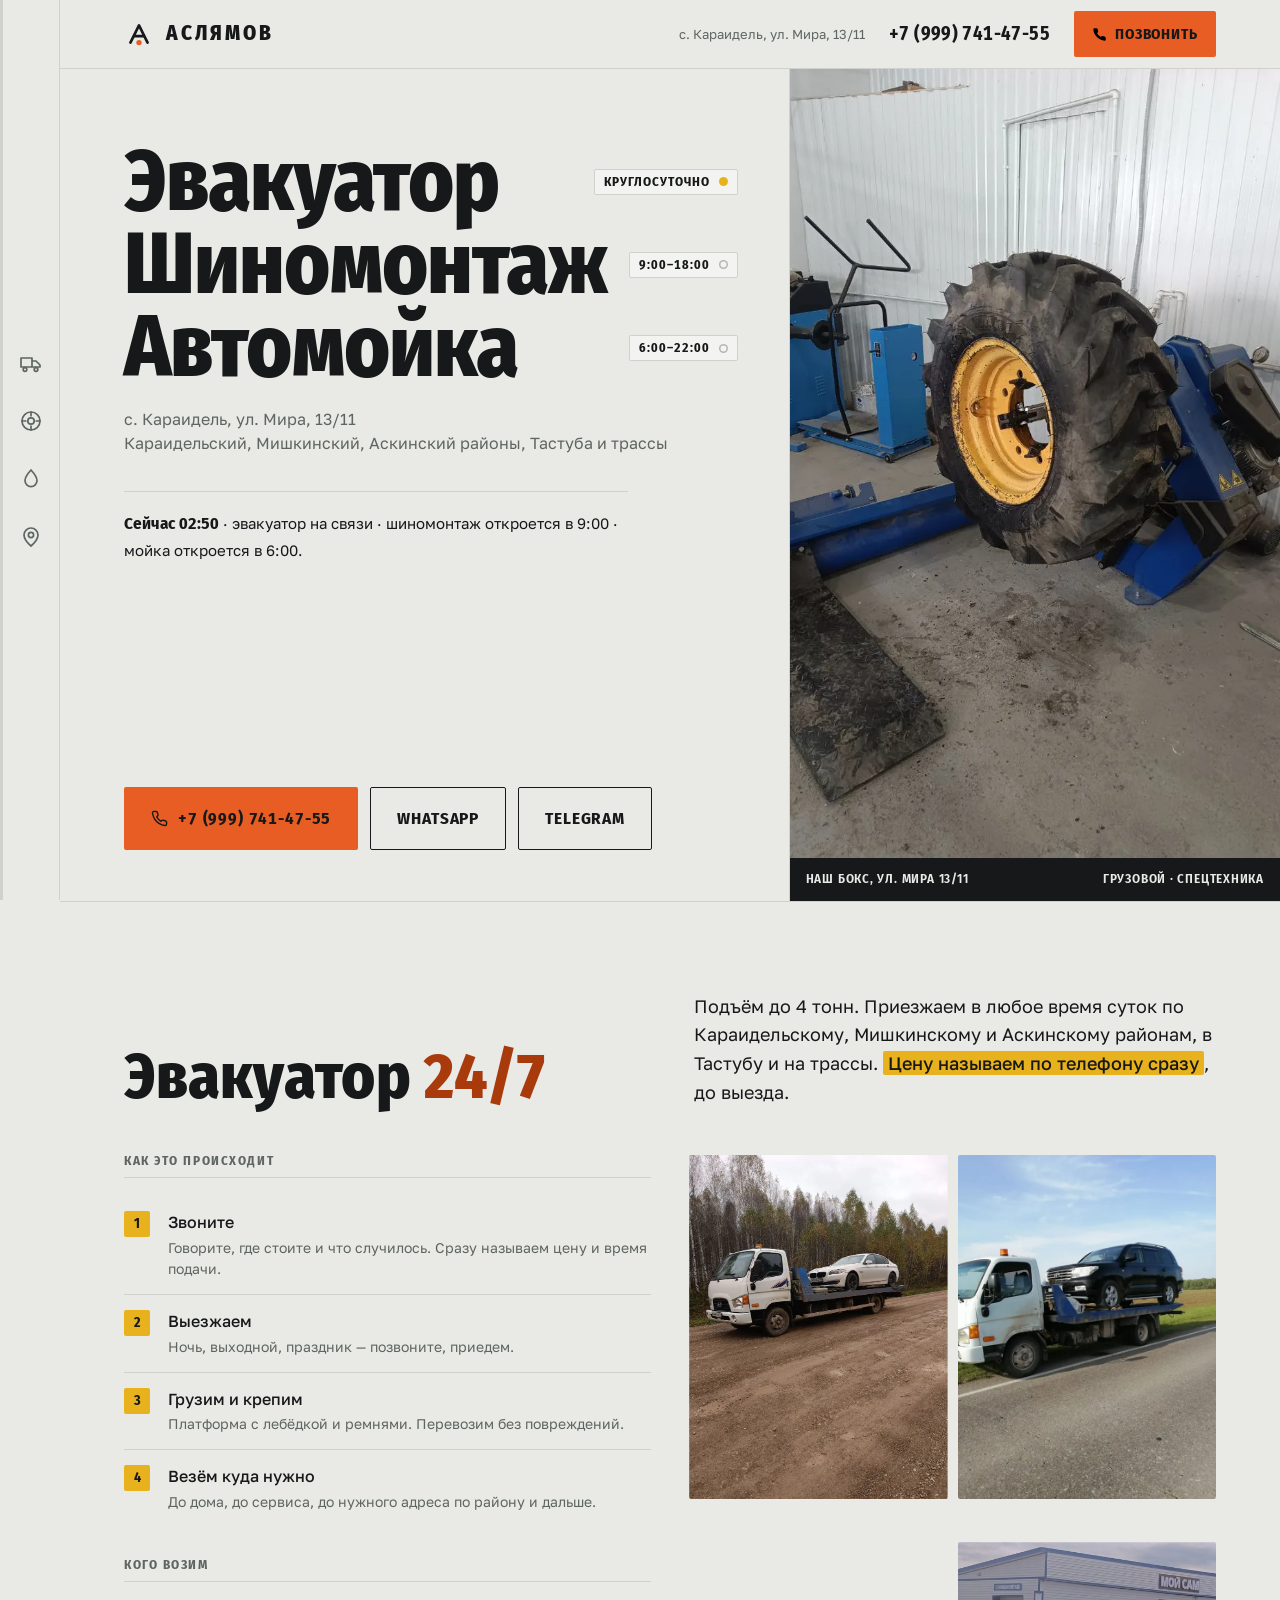
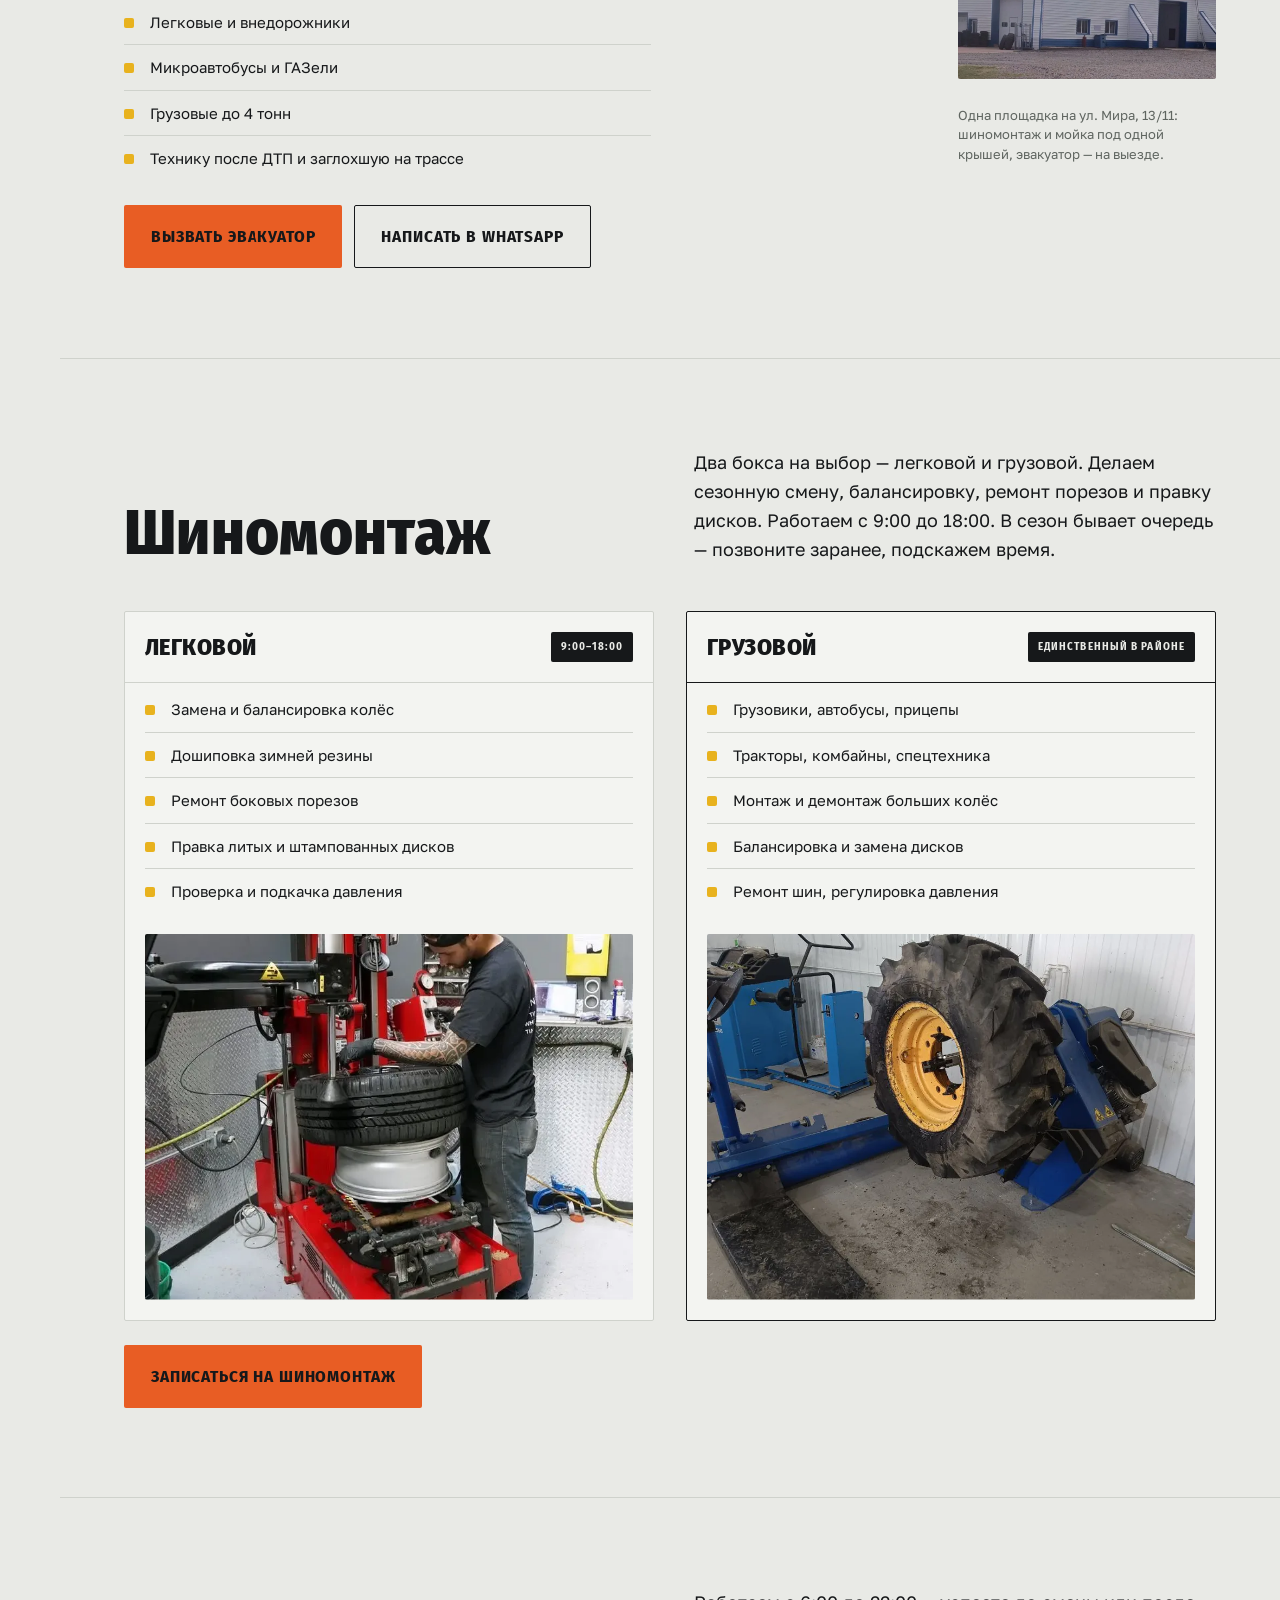
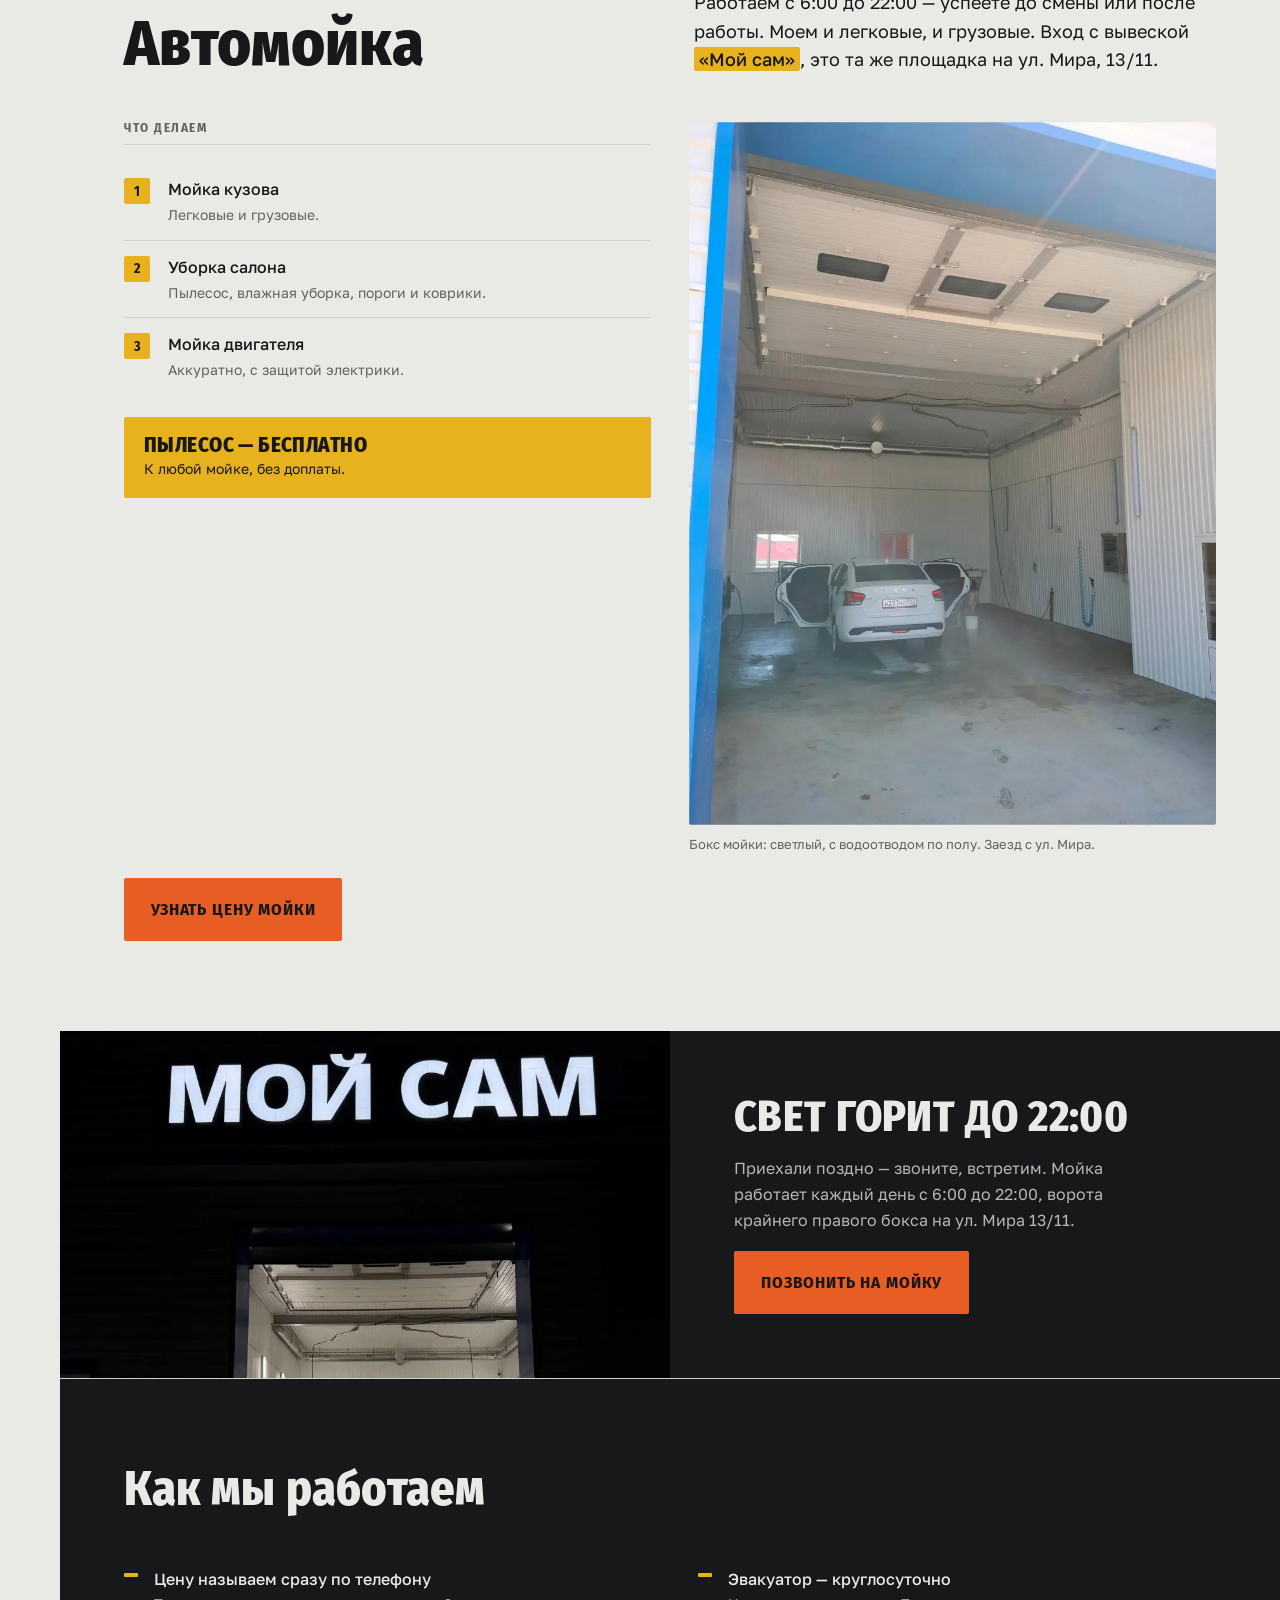
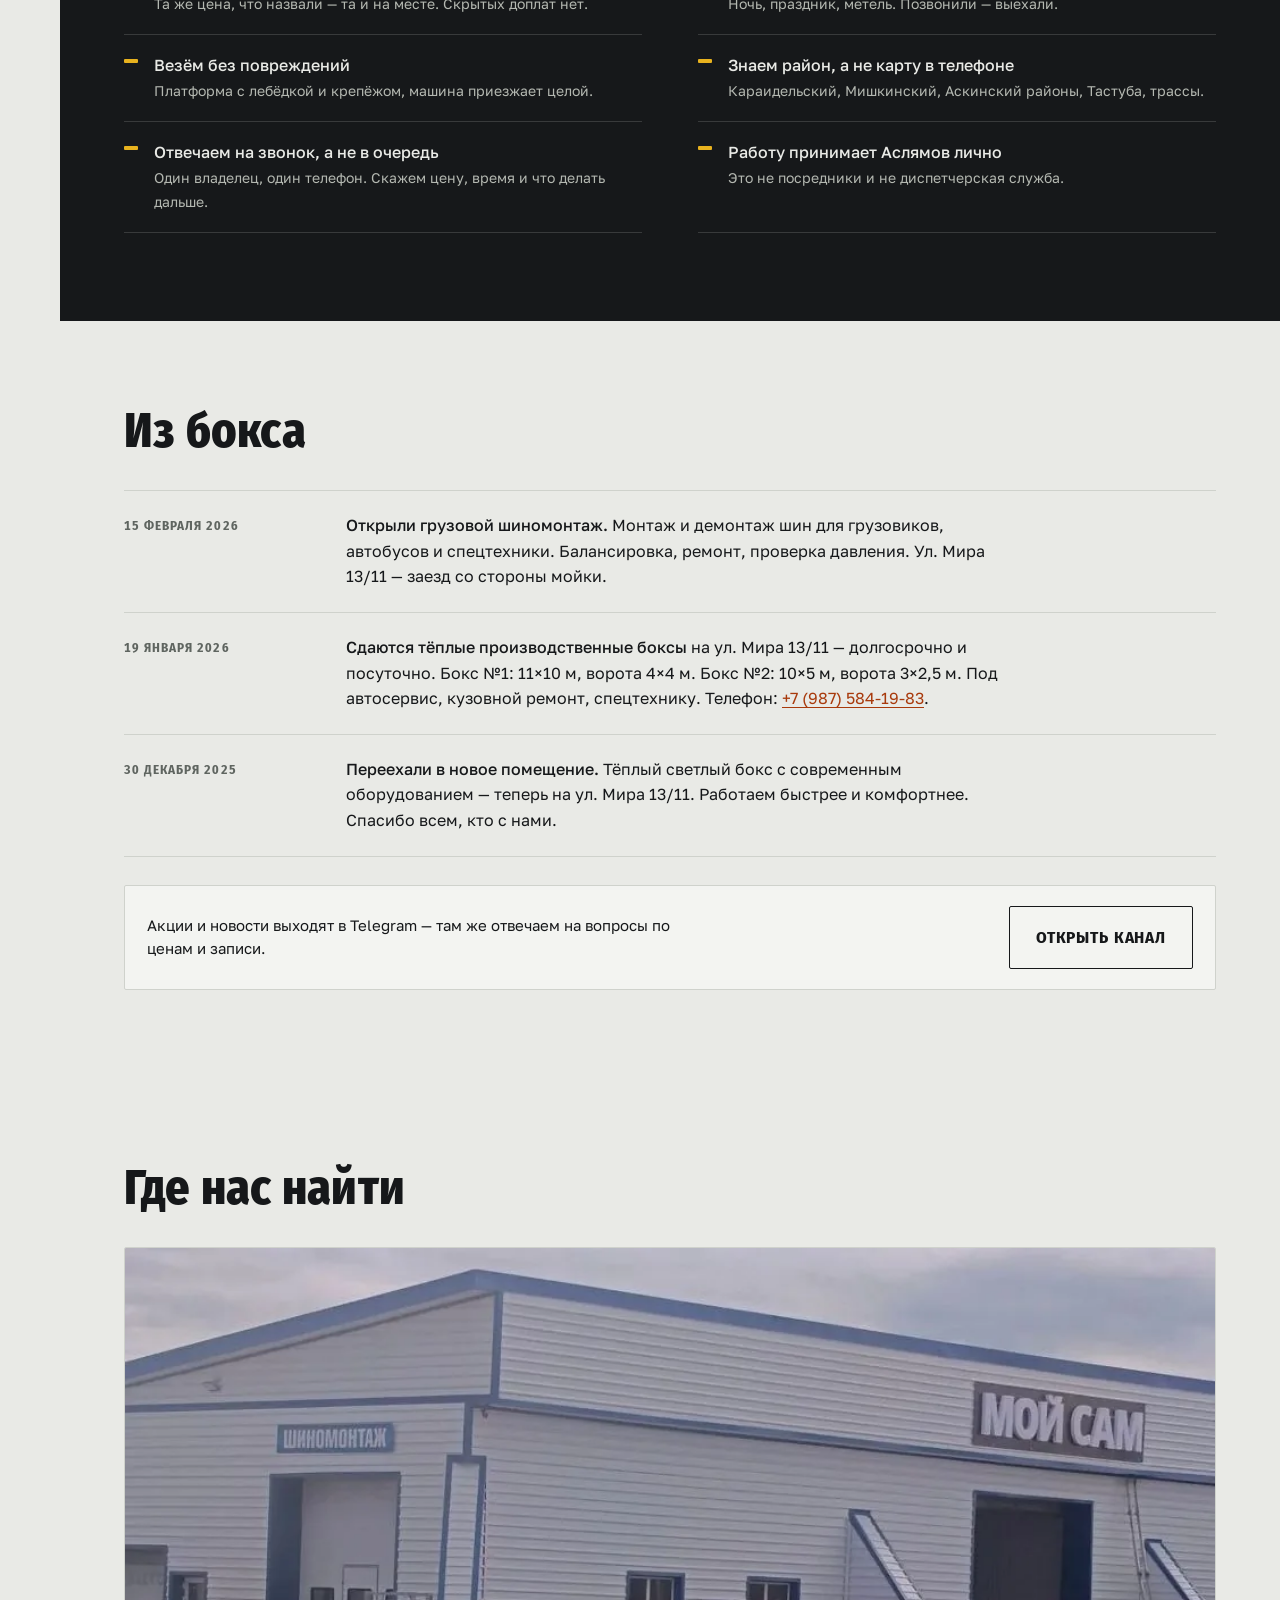
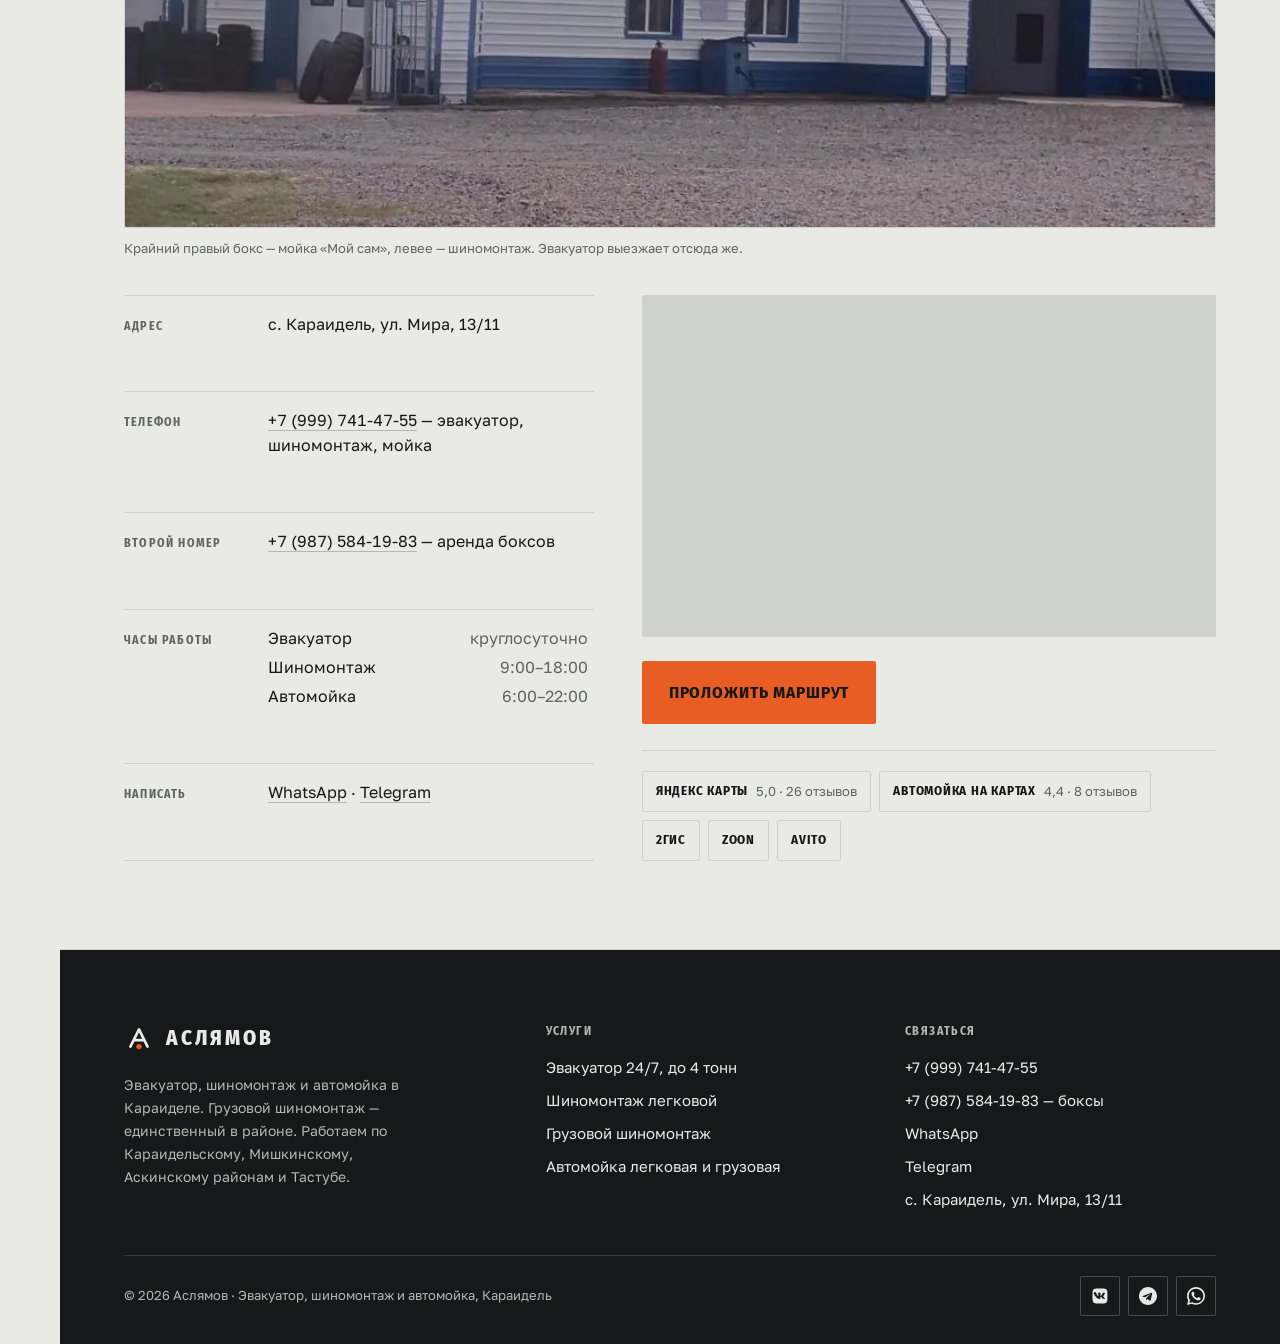
==== index.html @ 3b1a9eab "Превью ссылки 1200x630 для WhatsApp и Telegram вместо webp" ====
<!DOCTYPE html>
<html lang="ru">
<head>
<meta charset="UTF-8" />
<meta name="viewport" content="width=device-width, initial-scale=1.0" />
<script>document.documentElement.className += ' js';</script>

<title>Эвакуатор, шиномонтаж и автомойка в Караиделе — Аслямов</title>
<meta name="description" content="Аслямов, Караидель: эвакуатор круглосуточно до 4 тонн, шиномонтаж легковой и грузовой, автомойка с 6:00 до 22:00. Ул. Мира, 13/11. Грузовой шиномонтаж — единственный в районе." />
<meta name="robots" content="index, follow" />
<meta name="theme-color" content="#E9EAE6" />

<meta property="og:type" content="website" />
<meta property="og:locale" content="ru_RU" />
<meta property="og:url" content="https://evakuator.aslyamov24.ru/" />
<meta property="og:title" content="Эвакуатор, шиномонтаж и автомойка в Караиделе — Аслямов" />
<meta property="og:description" content="Три службы в одном месте на ул. Мира, 13/11. Эвакуатор круглосуточно, шиномонтаж легковой и грузовой, автомойка до 22:00." />
<meta property="og:image" content="https://evakuator.aslyamov24.ru/img/og.jpg" />
<meta property="og:image:width" content="1200" />
<meta property="og:image:height" content="630" />

<link rel="icon" href="favicon.svg" type="image/svg+xml" />
<link rel="apple-touch-icon" sizes="180x180" href="apple-touch-icon.png" />

<link rel="preload" as="font" type="font/woff2" href="fonts/fira-sans-condensed-800-cyrillic.woff2" crossorigin />
<link rel="preload" as="font" type="font/woff2" href="fonts/golos-text-400-cyrillic.woff2" crossorigin />
<link rel="stylesheet" href="fonts/fonts.css" />

<style>
*, *::before, *::after { box-sizing: border-box; margin: 0; padding: 0; }

:root {
  --pobelka:   #E9EAE6;
  --pobelka-2: #F3F4F1;
  --beton:     #CFD2CC;
  --beton-2:   #B4B8B1;
  --stal:      #5F6560;
  --rezina:    #16181A;
  --rezina-2:  #2B2E31;
  --gruz:      #E85D24;  /* заливка кнопок: графит по оранжевому — 5,1:1 */
  --gruz-d:    #C4470F;  /* крупный текст и ховер заливки — 4,1:1 */
  --gruz-t:    #A83A0C;  /* оранжевый текст обычного кегля по побелке — 5,3:1 */
  --razmetka:  #E8B21E;

  --mark: 'Fira Sans Condensed', 'Arial Narrow', sans-serif;
  --text: 'Golos Text', system-ui, sans-serif;

  --pad: clamp(20px, 5vw, 72px);
  --rail: 60px;
  --rule: 1px solid var(--beton);
}

html { scroll-behavior: smooth; -webkit-text-size-adjust: 100%; }
@media (prefers-reduced-motion: reduce) { html { scroll-behavior: auto; } }

body {
  font-family: var(--text);
  font-size: 16px;
  line-height: 1.6;
  background: var(--pobelka);
  color: var(--rezina);
  padding-left: 0;
}
@media (min-width: 1100px) { body { padding-left: var(--rail); } }

::selection { background: var(--razmetka); color: var(--rezina); }
html { caret-color: var(--gruz); }
* { scrollbar-color: var(--beton-2) var(--pobelka); scrollbar-width: thin; }
::-webkit-scrollbar { width: 12px; height: 12px; }
::-webkit-scrollbar-track { background: var(--pobelka); }
::-webkit-scrollbar-thumb { background: var(--beton-2); border: 3px solid var(--pobelka); }
::-webkit-scrollbar-thumb:hover { background: var(--stal); }

:focus-visible { outline: 2px solid var(--gruz); outline-offset: 3px; }

img { display: block; max-width: 100%; height: auto; }
a { color: inherit; }

.sr-only {
  position: absolute; width: 1px; height: 1px; padding: 0; margin: -1px;
  overflow: hidden; clip: rect(0 0 0 0); white-space: nowrap; border: 0;
}

.wrap { max-width: 1280px; margin: 0 auto; padding: 0 var(--pad); }

h1, h2, h3, .mark { font-family: var(--mark); font-weight: 800; line-height: 0.94; letter-spacing: 0.005em; }

/* ─── ШАПКА ─────────────────────────────────────────── */
.topbar {
  position: sticky; top: 0; z-index: 60;
  background: var(--pobelka);
  border-bottom: var(--rule);
}
.topbar-in {
  max-width: 1280px; margin: 0 auto; padding: 0 var(--pad);
  height: 68px; display: flex; align-items: center; gap: 24px;
}
.brand { display: flex; align-items: center; gap: 12px; text-decoration: none; flex-shrink: 0; }
.brand svg { display: block; }
.brand-name {
  font-family: var(--mark); font-weight: 800; font-size: 21px;
  letter-spacing: 0.14em; text-transform: uppercase;
}
.topbar-meta {
  margin-left: auto; display: none; align-items: center; gap: 28px;
  font-size: 13px; color: var(--stal);
}
@media (min-width: 900px) { .topbar-meta { display: flex; } }
.topbar-meta address { font-style: normal; }
.topbar-tel {
  font-family: var(--mark); font-weight: 700; font-size: 19px;
  letter-spacing: 0.02em; text-decoration: none; color: var(--rezina);
  font-variant-numeric: tabular-nums;
}
.topbar-tel:hover { color: var(--gruz-t); }
.topbar-call {
  display: inline-flex; align-items: center; gap: 8px;
  background: var(--gruz); color: var(--rezina); text-decoration: none;
  font-family: var(--mark); font-weight: 700; font-size: 15px;
  letter-spacing: 0.06em; text-transform: uppercase;
  padding: 11px 18px; border-radius: 2px;
}
.topbar-call:hover { background: var(--gruz-d); color: #FFFFFF; }
@media (max-width: 899px) {
  .topbar-call { display: none; }
  .brand-name { font-size: 18px; letter-spacing: 0.1em; }
  /* палец на морозе: зона нажатия не меньше 48 px */
  .topbar-tel { font-size: 16px; padding: 12px 0; }
  .topbar-in { gap: 12px; height: 60px; }
}

/* ─── РАЗМЕТКА: боковая рельса ──────────────────────── */
.rail { display: none; }
@media (min-width: 1100px) {
  .rail {
    display: block; position: fixed; left: 0; top: 0; bottom: 0;
    width: var(--rail); z-index: 70;
    background: var(--pobelka); border-right: var(--rule);
  }
}
.rail-track { position: absolute; left: 0; top: 0; bottom: 0; width: 3px; background: var(--beton); }
.rail-fill  { position: absolute; left: 0; top: 0; width: 3px; height: 0; background: var(--razmetka); }
.rail-nav {
  position: absolute; top: 50%; transform: translateY(-50%);
  left: 0; right: 0; display: flex; flex-direction: column;
}
.rail-link {
  display: flex; align-items: center; justify-content: center;
  height: 58px; text-decoration: none; color: var(--stal);
  border-left: 3px solid transparent; position: relative;
}
.rail-link svg { fill: none; stroke: currentColor; stroke-width: 1.7; stroke-linecap: round; stroke-linejoin: round; }
.rail-link span {
  position: absolute; left: calc(100% + 10px); white-space: nowrap;
  font-family: var(--mark); font-weight: 700; font-size: 12px;
  letter-spacing: 0.1em; text-transform: uppercase;
  background: var(--rezina); color: var(--pobelka);
  padding: 6px 10px; border-radius: 2px;
  opacity: 0; pointer-events: none; transition: opacity 0.16s ease;
}
.rail-link:hover { color: var(--rezina); background: var(--pobelka-2); }
.rail-link:hover span { opacity: 1; }
.rail-link[aria-current="true"] { color: var(--rezina); background: var(--razmetka); border-left-color: var(--rezina); }

/* ─── ПЕРВЫЙ ЭКРАН ──────────────────────────────────── */
.gate { border-bottom: var(--rule); }
.gate-in {
  display: grid; grid-template-columns: minmax(0, 1fr); gap: 0;
}
/* Фото уходит в правый край экрана, текст остаётся в колонке 1280 */
@media (min-width: 900px) {
  .gate-in {
    grid-template-columns: minmax(0, 1.15fr) minmax(0, 0.85fr);
    padding-left: max(var(--pad), calc((100% - 1280px) / 2));
    min-height: calc(100vh - 68px);
  }
}

.gate-text { padding: clamp(32px, 6vw, 72px) var(--pad) clamp(28px, 4vw, 56px); display: flex; flex-direction: column; }
@media (min-width: 900px) { .gate-text { padding-left: 0; padding-right: clamp(24px, 4vw, 64px); } }
.gate-h1 { font-size: clamp(2.6rem, 8.4vw, 5.4rem); letter-spacing: -0.01em; }
.gate-row { display: flex; flex-wrap: wrap; align-items: baseline; gap: 6px 16px; }
.gate-row + .gate-row { margin-top: 2px; }
.gate-word { font-family: inherit; font-weight: inherit; }
.gate-where {
  display: block; margin-top: 18px;
  font-family: var(--text); font-weight: 400; font-size: clamp(14px, 1.5vw, 16px);
  letter-spacing: 0; line-height: 1.5; color: var(--stal);
}

.plate {
  flex-shrink: 0; margin-left: auto;
  font-family: var(--mark); font-weight: 700; font-size: clamp(11px, 1.1vw, 13px);
  letter-spacing: 0.08em; text-transform: uppercase;
  color: var(--rezina); background: var(--pobelka-2);
  border: 1px solid var(--beton); border-radius: 2px;
  padding: 6px 9px; display: inline-flex; align-items: center; gap: 8px;
  font-variant-numeric: tabular-nums; white-space: nowrap;
  align-self: center;
}
/* на телефонах бирка уходит под своё слово и встаёт по левому краю */
@media (max-width: 480px) {
  .gate-row { flex-direction: column; align-items: flex-start; }
  .gate-row + .gate-row { margin-top: 14px; }
  .plate { margin-left: 0; align-self: flex-start; }
}
.lamp { width: 9px; height: 9px; border-radius: 50%; background: transparent; box-shadow: inset 0 0 0 1.5px var(--beton-2); flex-shrink: 0; }
.lamp[data-on="1"] { background: var(--razmetka); box-shadow: none; }

.gate-now {
  margin-top: clamp(24px, 3vw, 36px);
  padding-top: 18px; border-top: var(--rule);
  font-size: 15px; line-height: 1.65; color: var(--rezina);
  max-width: 56ch; text-wrap: pretty;
}
.gate-now b { font-family: var(--mark); font-weight: 700; font-size: 17px; font-variant-numeric: tabular-nums; }

.gate-actions { margin-top: auto; padding-top: clamp(24px, 3vw, 36px); display: flex; flex-wrap: wrap; gap: 12px; }

.btn {
  display: inline-flex; align-items: center; justify-content: center; gap: 10px;
  font-family: var(--mark); font-weight: 700; font-size: 17px;
  letter-spacing: 0.05em; text-transform: uppercase;
  padding: 17px 26px; border-radius: 2px; text-decoration: none;
  border: 1px solid transparent; font-variant-numeric: tabular-nums;
  max-width: 100%; text-align: center;
  transition: background 0.14s ease, color 0.14s ease, border-color 0.14s ease;
}
.btn svg { fill: none; stroke: currentColor; stroke-width: 2; stroke-linecap: round; stroke-linejoin: round; }
.btn--gruz { background: var(--gruz); color: var(--rezina); }
.btn--gruz:hover { background: var(--gruz-d); color: #FFFFFF; }
.btn--line { border-color: var(--rezina); color: var(--rezina); }
.btn--line:hover { background: var(--rezina); color: var(--pobelka); }
.btn--wide { width: 100%; }

.gate-photo { position: relative; min-height: 320px; background: var(--beton); }
@media (min-width: 900px) { .gate-photo { border-left: var(--rule); } }
.gate-photo img { width: 100%; height: 100%; object-fit: cover; object-position: 50% 42%; position: absolute; inset: 0; }
@media (max-width: 899px) { .gate-photo { aspect-ratio: 4 / 3; min-height: 0; } .gate-photo img { position: static; aspect-ratio: 4 / 3; } }
.gate-caption {
  position: absolute; left: 0; bottom: 0; right: 0;
  background: var(--rezina); color: var(--pobelka);
  font-family: var(--mark); font-weight: 600; font-size: 13px;
  letter-spacing: 0.06em; text-transform: uppercase;
  padding: 11px 16px; display: flex; justify-content: space-between; gap: 12px;
}
@media (max-width: 899px) { .gate-caption { position: static; } }

/* ─── ЗОНА УСЛУГИ ───────────────────────────────────── */
.bay { border-bottom: var(--rule); scroll-margin-top: 68px; }
.bay-in { max-width: 1280px; margin: 0 auto; padding: clamp(48px, 7vw, 96px) var(--pad); }
.bay-head { display: grid; gap: 18px; margin-bottom: clamp(28px, 4vw, 48px); }
@media (min-width: 900px) { .bay-head { grid-template-columns: minmax(0, 1fr) minmax(0, 1fr); align-items: end; gap: 48px; } }
.bay-name { font-size: clamp(2.1rem, 6vw, 4rem); }
.bay-name em { font-style: normal; color: var(--gruz-t); }
.bay-lead { font-size: clamp(15px, 1.6vw, 18px); line-height: 1.6; max-width: 60ch; }
.bay-lead b { font-weight: 500; background: var(--razmetka); padding: 1px 5px; border-radius: 2px; }

.bay-body { display: grid; gap: clamp(24px, 3vw, 40px); }
@media (min-width: 900px) { .bay-body--split { grid-template-columns: minmax(0, 1fr) minmax(0, 1fr); } }

.ops-title, .sub-title {
  font-family: var(--mark); font-weight: 700; font-size: 13px;
  letter-spacing: 0.12em; text-transform: uppercase; color: var(--stal);
  padding-bottom: 10px; border-bottom: var(--rule); margin-bottom: 18px;
}
.ops { list-style: none; counter-reset: op; }
.ops li {
  counter-increment: op; position: relative;
  padding: 14px 0 14px 44px; border-bottom: var(--rule);
  font-size: 16px; line-height: 1.55;
}
.ops li:last-child { border-bottom: 0; }
.ops li::before {
  content: counter(op); position: absolute; left: 0; top: 15px;
  width: 26px; height: 26px; background: var(--razmetka); color: var(--rezina);
  font-family: var(--mark); font-weight: 700; font-size: 14px;
  display: flex; align-items: center; justify-content: center; border-radius: 2px;
}
.ops li strong { font-weight: 500; }
.ops li span { display: block; color: var(--stal); font-size: 14px; margin-top: 2px; }

/* бесплатный пылесос — табличка разметки, самое выгодное на виду */
.freebie {
  margin-top: 22px; padding: 18px 20px; border-radius: 2px;
  background: var(--razmetka); color: var(--rezina); display: grid; gap: 2px;
}
.freebie b { font-family: var(--mark); font-weight: 800; font-size: 21px; text-transform: uppercase; letter-spacing: 0.02em; line-height: 1; }
.freebie span { font-size: 14px; }

.figure { display: grid; gap: 10px; }
.figure img { width: 100%; border-radius: 2px; background: var(--beton); }
.figure figcaption { font-size: 13px; color: var(--stal); line-height: 1.5; }

/* пара фотографий в зоне эвакуатора */
.tow-pair { display: grid; gap: 10px; grid-template-columns: 1fr 1fr; }
.tow-pair .figure--tall { grid-row: span 2; }
@media (max-width: 640px) { .tow-pair { grid-template-columns: 1fr; } .tow-pair .figure--tall { grid-row: auto; } }

/* два бокса: легковой / грузовой */
.bays2 { display: grid; gap: clamp(20px, 3vw, 32px); }
@media (min-width: 780px) { .bays2 { grid-template-columns: 1fr 1fr; } }
.baybox { border: 1px solid var(--beton); border-radius: 2px; background: var(--pobelka-2); display: flex; flex-direction: column; }
.baybox--lead { border-color: var(--rezina); }
.baybox-head {
  padding: 20px; border-bottom: var(--rule);
  display: flex; align-items: center; justify-content: space-between; gap: 12px; flex-wrap: wrap;
}
.baybox--lead .baybox-head { border-bottom-color: var(--rezina); }
.baybox-name { font-family: var(--mark); font-weight: 800; font-size: 24px; letter-spacing: 0.02em; text-transform: uppercase; }
.baybox-mark {
  font-family: var(--mark); font-weight: 700; font-size: 11px; letter-spacing: 0.1em;
  text-transform: uppercase; background: var(--rezina); color: var(--pobelka);
  padding: 6px 10px; border-radius: 2px;
}
.baybox-body { padding: 4px 20px 20px; flex: 1; }
.baybox .figure { padding: 0 20px 20px; }
.baybox .figure img { aspect-ratio: 4 / 3; object-fit: cover; }

.ticks { list-style: none; }
.ticks li { position: relative; padding: 11px 0 11px 26px; border-bottom: var(--rule); font-size: 15px; line-height: 1.5; }
.ticks li:last-child { border-bottom: 0; }
.ticks li::before {
  content: ''; position: absolute; left: 0; top: 18px;
  width: 10px; height: 10px; border-radius: 2px; background: var(--razmetka);
}

/* ─── НОЧНАЯ СМЕНА (мойка) ──────────────────────────── */
.night { background: var(--rezina); }
.night-in { max-width: 1280px; margin: 0 auto; display: grid; }
@media (max-width: 819px) { .night-in { grid-template-columns: 1fr; } }
@media (min-width: 820px) { .night-in { grid-template-columns: minmax(0, 1fr) minmax(0, 1fr); } }
.night-photo { min-height: 300px; }
@media (max-width: 819px) { .night-photo { aspect-ratio: 3 / 2; min-height: 0; } }
.night-photo img { width: 100%; height: 100%; object-fit: cover; object-position: 50% 34%; position: absolute; inset: 0; }
.night-photo { position: relative; }
.night-note {
  padding: clamp(32px, 5vw, 64px) var(--pad);
  display: flex; flex-direction: column; align-items: flex-start; justify-content: center; gap: 18px;
}
.night-note b {
  font-family: var(--mark); font-weight: 800; font-size: clamp(1.8rem, 3.4vw, 2.8rem);
  color: var(--pobelka); text-transform: uppercase; letter-spacing: 0.01em; line-height: 1;
}
.night-note p { color: var(--beton-2); font-size: 16px; line-height: 1.6; max-width: 44ch; }

/* ─── ПРАВИЛА ───────────────────────────────────────── */
.rules { background: var(--rezina); color: var(--pobelka); }
.rules-in { max-width: 1280px; margin: 0 auto; padding: clamp(48px, 7vw, 88px) var(--pad); }
.rules h2 { font-size: clamp(1.9rem, 4.6vw, 3rem); color: var(--pobelka); margin-bottom: clamp(24px, 3vw, 36px); }
.rules-list { list-style: none; display: grid; gap: 0; }
@media (min-width: 760px) { .rules-list { grid-template-columns: 1fr 1fr; column-gap: 56px; } }
.rules-list li {
  padding: 18px 0 18px 30px; position: relative;
  border-bottom: 1px solid rgba(233,234,230,0.16);
  font-size: 16px; line-height: 1.55;
}
.rules-list li::before {
  content: ''; position: absolute; left: 0; top: 24px;
  width: 14px; height: 4px; background: var(--razmetka); border-radius: 1px;
}
.rules-list b { font-weight: 500; display: block; }
.rules-list span { color: var(--beton-2); font-size: 14px; }

/* ─── ИЗ БОКСА ──────────────────────────────────────── */
.board { max-width: 1280px; margin: 0 auto; padding: clamp(48px, 7vw, 88px) var(--pad); }
.board h2 { font-size: clamp(1.9rem, 4.6vw, 3rem); margin-bottom: clamp(24px, 3vw, 36px); }
.board-list { list-style: none; }
.board-item { padding: 22px 0; border-bottom: var(--rule); display: grid; gap: 8px; }
@media (min-width: 820px) { .board-item { grid-template-columns: 190px minmax(0, 1fr); gap: 32px; } }
.board-item:first-child { border-top: var(--rule); }
.board-date {
  font-family: var(--mark); font-weight: 700; font-size: 13px;
  letter-spacing: 0.08em; text-transform: uppercase; color: var(--stal);
  font-variant-numeric: tabular-nums; padding-top: 3px;
}
.board-text { font-size: 16px; line-height: 1.6; max-width: 68ch; }
.board-text b { font-weight: 500; }
.board-text a { color: var(--gruz-t); text-underline-offset: 3px; }
.board-note {
  margin-top: 28px; padding: 20px 22px; border: 1px solid var(--beton);
  border-radius: 2px; background: var(--pobelka-2);
  display: flex; align-items: center; gap: 20px; flex-wrap: wrap; justify-content: space-between;
}
.board-note p { font-size: 15px; line-height: 1.55; max-width: 62ch; }

/* ─── ГДЕ НАС НАЙТИ ─────────────────────────────────── */
.find-in { max-width: 1280px; margin: 0 auto; padding: clamp(48px, 7vw, 88px) var(--pad); }
.find-in h2 { font-size: clamp(1.9rem, 4.6vw, 3rem); margin-bottom: clamp(24px, 3vw, 36px); }
.find-grid { display: grid; gap: clamp(28px, 4vw, 48px); }
@media (min-width: 900px) { .find-grid { grid-template-columns: minmax(0, 0.9fr) minmax(0, 1.1fr); } }
.find-dl { display: grid; gap: 0; }
.find-row { padding: 16px 0; border-bottom: var(--rule); display: grid; grid-template-columns: 128px minmax(0, 1fr); gap: 16px; align-items: baseline; }
.find-row:first-child { border-top: var(--rule); }
@media (max-width: 560px) { .find-row { grid-template-columns: minmax(0, 1fr); gap: 6px; } }
.find-row dt {
  font-family: var(--mark); font-weight: 700; font-size: 12px;
  letter-spacing: 0.1em; text-transform: uppercase; color: var(--stal);
}
.find-row dd { font-size: 16px; line-height: 1.55; }
.find-row dd a { text-decoration: none; border-bottom: 1px solid var(--beton-2); font-variant-numeric: tabular-nums; }
.find-row dd a:hover { border-bottom-color: var(--gruz); color: var(--gruz-t); }
.hours { list-style: none; display: grid; gap: 4px; }
.hours li { display: flex; justify-content: space-between; gap: 16px; max-width: 320px; font-variant-numeric: tabular-nums; }
.hours li em { font-style: normal; color: var(--stal); }
.find-actions { margin-top: 24px; display: flex; flex-wrap: wrap; gap: 12px; }
.find-map { border: 1px solid var(--beton); border-radius: 2px; overflow: hidden; background: var(--beton); min-height: 340px; }
.find-map iframe { width: 100%; height: 100%; min-height: 340px; border: 0; display: block; }
.building { margin-bottom: clamp(24px, 3vw, 36px); }
.building img { width: 100%; border-radius: 2px; border: 1px solid var(--beton); }
.building figcaption { margin-top: 10px; font-size: 13px; color: var(--stal); }

.platforms { margin-top: 26px; padding-top: 20px; border-top: var(--rule); display: flex; flex-wrap: wrap; gap: 8px; }
.platforms a {
  font-family: var(--mark); font-weight: 700; font-size: 13px;
  letter-spacing: 0.06em; text-transform: uppercase; text-decoration: none;
  border: 1px solid var(--beton); border-radius: 2px; padding: 9px 13px;
  display: inline-flex; align-items: center; gap: 8px;
}
.platforms a:hover { border-color: var(--rezina); }
.platforms .star { color: var(--stal); font-family: var(--text); font-weight: 400; letter-spacing: 0; text-transform: none; }

/* ─── ПОДВАЛ ────────────────────────────────────────── */
.foot { background: var(--rezina); color: var(--pobelka); }
.foot-in { max-width: 1280px; margin: 0 auto; padding: clamp(40px, 6vw, 72px) var(--pad) 28px; }
.foot-top { display: grid; gap: 32px; }
@media (min-width: 820px) { .foot-top { grid-template-columns: 1.2fr 1fr 1fr; gap: 48px; } }
.foot-brand { display: flex; align-items: center; gap: 12px; }
.foot-brand .brand-name { color: var(--pobelka); }
.foot-about { margin-top: 18px; font-size: 14px; line-height: 1.65; color: var(--beton-2); max-width: 34ch; }
.foot-title {
  font-family: var(--mark); font-weight: 700; font-size: 12px;
  letter-spacing: 0.12em; text-transform: uppercase; color: var(--beton-2); margin-bottom: 14px;
}
.foot-list { list-style: none; display: grid; gap: 9px; font-size: 15px; }
.foot-list a { text-decoration: none; color: var(--pobelka); border-bottom: 1px solid transparent; }
.foot-list a:hover { border-bottom-color: var(--razmetka); }
.foot-bottom {
  margin-top: 44px; padding-top: 20px; border-top: 1px solid rgba(233,234,230,0.16);
  display: flex; flex-wrap: wrap; gap: 14px; justify-content: space-between; align-items: center;
  font-size: 13px; color: var(--beton-2);
}
.foot-socials { display: flex; gap: 8px; }
.foot-socials a {
  width: 40px; height: 40px; border: 1px solid rgba(233,234,230,0.24); border-radius: 2px;
  display: flex; align-items: center; justify-content: center; color: var(--pobelka);
}
.foot-socials a:hover { background: var(--pobelka); color: var(--rezina); border-color: var(--pobelka); }
.foot-socials svg { fill: currentColor; }

/* ─── ПАНЕЛЬ ЗВОНКА НА МОБИЛЬНОМ ────────────────────── */
.callbar {
  position: fixed; left: 0; right: 0; bottom: 0; z-index: 80;
  display: grid; grid-template-columns: 1fr 1fr; gap: 1px;
  background: var(--beton); border-top: 1px solid var(--beton);
}
.callbar a {
  display: flex; align-items: center; justify-content: center; gap: 9px;
  padding: 16px 10px; text-decoration: none;
  font-family: var(--mark); font-weight: 700; font-size: 16px;
  letter-spacing: 0.06em; text-transform: uppercase;
}
.callbar svg { fill: none; stroke: currentColor; stroke-width: 2; stroke-linecap: round; stroke-linejoin: round; }
.callbar .cb-call { background: var(--gruz); color: var(--rezina); }
.callbar .cb-wa { background: var(--rezina); color: var(--pobelka); }
@media (min-width: 900px) { .callbar { display: none; } }
@media (max-width: 899px) { body { padding-bottom: 58px; } }

/* ─── ПОЯВЛЕНИЕ ФОТО ────────────────────────────────── */
/* Скрываем только при работающем JS: без него фотографии обязаны быть видны */
.js .reveal-img { clip-path: inset(0 0 100% 0); transition: clip-path 0.75s cubic-bezier(0.16, 1, 0.3, 1); }
.js .reveal-img.is-in { clip-path: inset(0 0 0 0); }
@media (prefers-reduced-motion: reduce) { .js .reveal-img { clip-path: none; transition: none; } }
</style>
</head>
<body>

<!-- ═══ РЕЛЬСА ═══ -->
<nav class="rail" aria-label="Разделы страницы">
  <div class="rail-track"><div class="rail-fill" id="railFill"></div></div>
  <div class="rail-nav">
    <a class="rail-link" href="#evakuator" data-station="evakuator">
      <span>Эвакуатор</span>
      <svg width="24" height="24" viewBox="0 0 24 24"><path d="M2 16h11V7H2zM13 10h4l4 4v2h-8z"/><circle cx="6" cy="18.5" r="1.8"/><circle cx="17" cy="18.5" r="1.8"/></svg>
    </a>
    <a class="rail-link" href="#shinomontazh" data-station="shinomontazh">
      <span>Шиномонтаж</span>
      <svg width="24" height="24" viewBox="0 0 24 24"><circle cx="12" cy="12" r="9"/><circle cx="12" cy="12" r="3.2"/><path d="M12 3v3.8M12 17.2V21M3 12h3.8M17.2 12H21"/></svg>
    </a>
    <a class="rail-link" href="#avtomoyka" data-station="avtomoyka">
      <span>Автомойка</span>
      <svg width="24" height="24" viewBox="0 0 24 24"><path d="M12 3s6 6.6 6 10.6A6 6 0 0 1 6 13.6C6 9.6 12 3 12 3z"/></svg>
    </a>
    <a class="rail-link" href="#gde-my" data-station="gde-my">
      <span>Где мы</span>
      <svg width="24" height="24" viewBox="0 0 24 24"><path d="M12 21s7-6.1 7-11a7 7 0 1 0-14 0c0 4.9 7 11 7 11z"/><circle cx="12" cy="10" r="2.6"/></svg>
    </a>
  </div>
</nav>

<!-- ═══ ШАПКА ═══ -->
<header class="topbar">
  <div class="topbar-in">
    <a class="brand" href="#top">
      <svg width="30" height="30" viewBox="0 0 28 28" fill="none" aria-hidden="true">
        <path d="M6 22 L14 6 L22 22" stroke="#16181A" stroke-width="2.5" stroke-linejoin="round" stroke-linecap="round"/>
        <path d="M9.5 16 L18.5 16" stroke="#16181A" stroke-width="2.5" stroke-linecap="round"/>
        <circle cx="14" cy="22" r="2.5" fill="#E85D24"/>
      </svg>
      <span class="brand-name">Аслямов</span>
    </a>
    <div class="topbar-meta">
      <address>с. Караидель, ул. Мира, 13/11</address>
    </div>
    <a class="topbar-tel" href="tel:+79997414755">+7 (999) 741-47-55</a>
    <a class="topbar-call" href="tel:+79997414755">
      <svg width="15" height="15" viewBox="0 0 24 24"><path d="M22 16.9v3a2 2 0 0 1-2.2 2 19.8 19.8 0 0 1-8.6-3.1 19.5 19.5 0 0 1-6-6A19.8 19.8 0 0 1 2.1 4.2 2 2 0 0 1 4.1 2h3a2 2 0 0 1 2 1.7c.1 1 .4 1.9.7 2.8a2 2 0 0 1-.5 2.1L8.1 9.9a16 16 0 0 0 6 6l1-1a2 2 0 0 1 2.1-.4c.9.3 1.8.6 2.8.7a2 2 0 0 1 1.7 2z"/></svg>
      Позвонить
    </a>
  </div>
</header>

<!-- ═══ ПЕРВЫЙ ЭКРАН ═══ -->
<section class="gate" id="top">
  <div class="gate-in">
    <div class="gate-text">
      <h1 class="gate-h1" aria-label="Аслямов — эвакуатор, шиномонтаж и автомойка в Караиделе">
        <span class="gate-row"><span class="gate-word">Эвакуатор</span><span class="plate">круглосуточно <span class="lamp" data-lamp="tow"></span></span></span>
        <span class="gate-row"><span class="gate-word">Шиномонтаж</span><span class="plate">9:00–18:00 <span class="lamp" data-lamp="tire"></span></span></span>
        <span class="gate-row"><span class="gate-word">Автомойка</span><span class="plate">6:00–22:00 <span class="lamp" data-lamp="wash"></span></span></span>
        <span class="gate-where">с. Караидель, ул. Мира, 13/11<br>Караидельский, Мишкинский, Аскинский районы, Тастуба и трассы</span>
      </h1>

      <p class="gate-now" id="nowLine">
        <b>Эвакуатор</b> — круглосуточно, без выходных. <b>Шиномонтаж</b> — с 9:00 до 18:00.
        <b>Автомойка</b> — с 6:00 до 22:00. Позвоните — назовём цену сразу.
      </p>

      <div class="gate-actions">
        <a class="btn btn--gruz" href="tel:+79997414755">
          <svg width="17" height="17" viewBox="0 0 24 24"><path d="M22 16.9v3a2 2 0 0 1-2.2 2 19.8 19.8 0 0 1-8.6-3.1 19.5 19.5 0 0 1-6-6A19.8 19.8 0 0 1 2.1 4.2 2 2 0 0 1 4.1 2h3a2 2 0 0 1 2 1.7c.1 1 .4 1.9.7 2.8a2 2 0 0 1-.5 2.1L8.1 9.9a16 16 0 0 0 6 6l1-1a2 2 0 0 1 2.1-.4c.9.3 1.8.6 2.8.7a2 2 0 0 1 1.7 2z"/></svg>
          +7 (999) 741-47-55
        </a>
        <a class="btn btn--line" href="https://wa.me/79997414755" target="_blank" rel="noopener">WhatsApp</a>
        <a class="btn btn--line" href="https://t.me/evakuator_karaidel" target="_blank" rel="noopener">Telegram</a>
      </div>
    </div>

    <div class="gate-photo">
      <img src="img/box-tire.webp" width="900" height="1200"
           alt="Грузовой шиномонтаж Аслямов в Караиделе: тракторное колесо в станке внутри бокса"
           fetchpriority="high" />
      <div class="gate-caption"><span>Наш бокс, ул. Мира 13/11</span><span>Грузовой · Спецтехника</span></div>
    </div>
  </div>
</section>

<!-- ═══ ЗОНА 1: ЭВАКУАТОР ═══ -->
<section class="bay" id="evakuator">
  <div class="bay-in">
    <div class="bay-head">
      <h2 class="bay-name">Эвакуатор <em>24/7</em></h2>
      <p class="bay-lead">
        Подъём до 4 тонн. Приезжаем в любое время суток по Караидельскому, Мишкинскому и Аскинскому районам,
        в Тастубу и на трассы. <b>Цену называем по телефону сразу</b>, до выезда.
      </p>
    </div>

    <div class="bay-body bay-body--split">
      <div>
        <h3 class="ops-title">Как это происходит</h3>
        <ol class="ops">
          <li><strong>Звоните</strong><span>Говорите, где стоите и что случилось. Сразу называем цену и время подачи.</span></li>
          <li><strong>Выезжаем</strong><span>Ночь, выходной, праздник — позвоните, приедем.</span></li>
          <li><strong>Грузим и крепим</strong><span>Платформа с лебёдкой и ремнями. Перевозим без повреждений.</span></li>
          <li><strong>Везём куда нужно</strong><span>До дома, до сервиса, до нужного адреса по району и дальше.</span></li>
        </ol>

        <h3 class="ops-title" style="margin-top:32px">Кого возим</h3>
        <ul class="ticks">
          <li>Легковые и внедорожники</li>
          <li>Микроавтобусы и ГАЗели</li>
          <li>Грузовые до 4 тонн</li>
          <li>Технику после ДТП и заглохшую на трассе</li>
        </ul>
      </div>

      <div class="tow-pair">
        <figure class="figure figure--tall">
          <img class="reveal-img" src="img/tow-forest.webp" width="800" height="1067"
               alt="Эвакуатор Аслямов перевозит легковой автомобиль по грунтовой дороге" loading="lazy" />
        </figure>
        <figure class="figure">
          <img class="reveal-img" src="img/tow-road.webp" width="600" height="800"
               alt="Эвакуатор с внедорожником на трассе" loading="lazy" />
        </figure>
        <figure class="figure">
          <img class="reveal-img" src="img/building.webp" width="960" height="510"
               alt="Здание сервиса Аслямов в Караиделе: вход в шиномонтаж и в автомойку" loading="lazy" />
          <figcaption>Одна площадка на ул. Мира, 13/11: шиномонтаж и мойка под одной крышей, эвакуатор — на выезде.</figcaption>
        </figure>
      </div>
    </div>

    <div class="find-actions">
      <a class="btn btn--gruz" href="tel:+79997414755">Вызвать эвакуатор</a>
      <a class="btn btn--line" href="https://wa.me/79997414755" target="_blank" rel="noopener">Написать в WhatsApp</a>
    </div>
  </div>
</section>

<!-- ═══ ЗОНА 2: ШИНОМОНТАЖ ═══ -->
<section class="bay" id="shinomontazh">
  <div class="bay-in">
    <div class="bay-head">
      <h2 class="bay-name">Шиномонтаж</h2>
      <p class="bay-lead">
        Два бокса на выбор — легковой и грузовой. Делаем сезонную смену, балансировку, ремонт порезов
        и правку дисков. Работаем с 9:00 до 18:00. В сезон бывает очередь — позвоните заранее, подскажем время.
      </p>
    </div>

    <div class="bays2">
      <article class="baybox">
        <div class="baybox-head">
          <h3 class="baybox-name">Легковой</h3>
          <span class="baybox-mark">9:00–18:00</span>
        </div>
        <div class="baybox-body">
          <ul class="ticks">
            <li>Замена и балансировка колёс</li>
            <li>Дошиповка зимней резины</li>
            <li>Ремонт боковых порезов</li>
            <li>Правка литых и штампованных дисков</li>
            <li>Проверка и подкачка давления</li>
          </ul>
        </div>
        <figure class="figure">
          <img class="reveal-img" src="img/tire-car.webp" width="735" height="1008"
               alt="Шиномонтажник за станком монтирует легковое колесо" loading="lazy" />
        </figure>
      </article>

      <article class="baybox baybox--lead">
        <div class="baybox-head">
          <h3 class="baybox-name">Грузовой</h3>
          <span class="baybox-mark">Единственный в районе</span>
        </div>
        <div class="baybox-body">
          <ul class="ticks">
            <li>Грузовики, автобусы, прицепы</li>
            <li>Тракторы, комбайны, спецтехника</li>
            <li>Монтаж и демонтаж больших колёс</li>
            <li>Балансировка и замена дисков</li>
            <li>Ремонт шин, регулировка давления</li>
          </ul>
        </div>
        <figure class="figure">
          <img class="reveal-img" src="img/box-tire.webp" width="900" height="1200"
               alt="Тракторное колесо в грузовом шиномонтажном станке" loading="lazy" />
        </figure>
      </article>
    </div>

    <div class="find-actions">
      <a class="btn btn--gruz" href="tel:+79997414755">Записаться на шиномонтаж</a>
    </div>
  </div>
</section>

<!-- ═══ ЗОНА 3: АВТОМОЙКА ═══ -->
<section class="bay" id="avtomoyka">
  <div class="bay-in">
    <div class="bay-head">
      <h2 class="bay-name">Автомойка</h2>
      <p class="bay-lead">
        Работаем с 6:00 до 22:00 — успеете до смены или после работы. Моем и легковые, и грузовые.
        Вход с вывеской <b>«Мой сам»</b>, это та же площадка на ул. Мира, 13/11.
      </p>
    </div>

    <div class="bay-body bay-body--split">
      <div>
        <h3 class="ops-title">Что делаем</h3>
        <ol class="ops">
          <li><strong>Мойка кузова</strong><span>Легковые и грузовые.</span></li>
          <li><strong>Уборка салона</strong><span>Пылесос, влажная уборка, пороги и коврики.</span></li>
          <li><strong>Мойка двигателя</strong><span>Аккуратно, с защитой электрики.</span></li>
        </ol>

        <p class="freebie">
          <b>Пылесос — бесплатно</b>
          <span>К любой мойке, без доплаты.</span>
        </p>
      </div>

      <figure class="figure">
        <img class="reveal-img" src="img/wash-bay.webp" width="900" height="1200"
             alt="Легковой автомобиль в боксе автомойки «Мой сам» в Караиделе" loading="lazy" />
        <figcaption>Бокс мойки: светлый, с водоотводом по полу. Заезд с ул. Мира.</figcaption>
      </figure>
    </div>

    <div class="find-actions">
      <a class="btn btn--gruz" href="tel:+79997414755">Узнать цену мойки</a>
    </div>
  </div>

  <div class="night">
    <div class="night-in">
      <div class="night-photo">
        <img class="reveal-img" src="img/wash-night.webp" width="960" height="650"
             alt="Автомойка «Мой сам» ночью: светящаяся вывеска и открытые ворота бокса" loading="lazy" />
      </div>
      <div class="night-note">
        <b>Свет горит до 22:00</b>
        <p>Приехали поздно — звоните, встретим. Мойка работает каждый день с 6:00 до 22:00,
           ворота крайнего правого бокса на ул. Мира 13/11.</p>
        <a class="btn btn--gruz" href="tel:+79997414755">Позвонить на мойку</a>
      </div>
    </div>
  </div>
</section>

<!-- ═══ ПРАВИЛА ═══ -->
<section class="rules">
  <div class="rules-in">
    <h2>Как мы работаем</h2>
    <ul class="rules-list">
      <li><b>Цену называем сразу по телефону</b><span>Та же цена, что назвали — та и на месте. Скрытых доплат нет.</span></li>
      <li><b>Эвакуатор — круглосуточно</b><span>Ночь, праздник, метель. Позвонили — выехали.</span></li>
      <li><b>Везём без повреждений</b><span>Платформа с лебёдкой и крепёжом, машина приезжает целой.</span></li>
      <li><b>Знаем район, а не карту в телефоне</b><span>Караидельский, Мишкинский, Аскинский районы, Тастуба, трассы.</span></li>
      <li><b>Отвечаем на звонок, а не в очередь</b><span>Один владелец, один телефон. Скажем цену, время и что делать дальше.</span></li>
      <li><b>Работу принимает Аслямов лично</b><span>Это не посредники и не диспетчерская служба.</span></li>
    </ul>
  </div>
</section>

<!-- ═══ ИЗ БОКСА ═══ -->
<section class="board" id="iz-boksa">
  <h2>Из бокса</h2>
  <ul class="board-list">
    <li class="board-item">
      <div class="board-date">15 февраля 2026</div>
      <div class="board-text">
        <b>Открыли грузовой шиномонтаж.</b> Монтаж и демонтаж шин для грузовиков, автобусов и спецтехники.
        Балансировка, ремонт, проверка давления. Ул. Мира 13/11 — заезд со стороны мойки.
      </div>
    </li>
    <li class="board-item">
      <div class="board-date">19 января 2026</div>
      <div class="board-text">
        <b>Сдаются тёплые производственные боксы</b> на ул. Мира 13/11 — долгосрочно и посуточно.
        Бокс №1: 11×10 м, ворота 4×4 м. Бокс №2: 10×5 м, ворота 3×2,5 м.
        Под автосервис, кузовной ремонт, спецтехнику. Телефон: <a href="tel:+79875841983">+7 (987) 584-19-83</a>.
      </div>
    </li>
    <li class="board-item">
      <div class="board-date">30 декабря 2025</div>
      <div class="board-text">
        <b>Переехали в новое помещение.</b> Тёплый светлый бокс с современным оборудованием — теперь на ул. Мира 13/11.
        Работаем быстрее и комфортнее. Спасибо всем, кто с нами.
      </div>
    </li>
  </ul>

  <div class="board-note">
    <p>Акции и новости выходят в Telegram — там же отвечаем на вопросы по ценам и записи.</p>
    <a class="btn btn--line" href="https://t.me/evakuator_karaidel" target="_blank" rel="noopener">Открыть канал</a>
  </div>
</section>

<!-- ═══ ГДЕ НАС НАЙТИ ═══ -->
<section class="bay" id="gde-my">
  <div class="find-in">
    <h2>Где нас найти</h2>

    <figure class="building">
      <img class="reveal-img" src="img/building.webp" width="960" height="510"
           alt="Здание на ул. Мира 13/11 в Караиделе: слева вход в шиномонтаж, справа — автомойка «Мой сам»" loading="lazy" />
      <figcaption>Крайний правый бокс — мойка «Мой сам», левее — шиномонтаж. Эвакуатор выезжает отсюда же.</figcaption>
    </figure>

    <div class="find-grid">
      <dl class="find-dl">
        <div class="find-row">
          <dt>Адрес</dt>
          <dd>с. Караидель, ул. Мира, 13/11</dd>
        </div>
        <div class="find-row">
          <dt>Телефон</dt>
          <dd><a href="tel:+79997414755">+7 (999) 741-47-55</a> — эвакуатор, шиномонтаж, мойка</dd>
        </div>
        <div class="find-row">
          <dt>Второй номер</dt>
          <dd><a href="tel:+79875841983">+7 (987) 584-19-83</a> — аренда боксов</dd>
        </div>
        <div class="find-row">
          <dt>Часы работы</dt>
          <dd>
            <ul class="hours">
              <li>Эвакуатор <em>круглосуточно</em></li>
              <li>Шиномонтаж <em>9:00–18:00</em></li>
              <li>Автомойка <em>6:00–22:00</em></li>
            </ul>
          </dd>
        </div>
        <div class="find-row">
          <dt>Написать</dt>
          <dd><a href="https://wa.me/79997414755" target="_blank" rel="noopener">WhatsApp</a> · <a href="https://t.me/evakuator_karaidel" target="_blank" rel="noopener">Telegram</a></dd>
        </div>
      </dl>

      <div>
        <div class="find-map">
          <iframe src="https://yandex.ru/map-widget/v1/?ll=56.885389%2C55.845255&amp;z=16&amp;pt=56.885389%2C55.845255,pm2rdm&amp;l=map"
                  loading="lazy" title="Карта: Аслямов, с. Караидель, ул. Мира 13/11"></iframe>
        </div>
        <div class="find-actions">
          <a class="btn btn--gruz" href="https://yandex.ru/maps/?mode=routes&amp;rtext=~55.845255,56.885389" target="_blank" rel="noopener">Проложить маршрут</a>
        </div>

        <div class="platforms">
          <a href="https://yandex.ru/maps/org/shinomontazh/13629509059/" target="_blank" rel="noopener">
            Яндекс Карты <span class="star">5,0 · 26 отзывов</span>
          </a>
          <a href="https://yandex.ru/maps/org/avtomoyka/47041275601/" target="_blank" rel="noopener">
            Автомойка на Картах <span class="star">4,4 · 8 отзывов</span>
          </a>
          <a href="https://2gis.ru/firm/70000001100425663" target="_blank" rel="noopener">2ГИС</a>
          <a href="https://zoon.ru/ufa/autoservice/shinomontazh_i_evakuator_v_karaidele/" target="_blank" rel="noopener">Zoon</a>
          <a href="https://www.avito.ru/karaidel/predlozheniya_uslug/arenda_i_uslugi_gruzovogo_evakuatora_2260317660" target="_blank" rel="noopener">Avito</a>
        </div>
      </div>
    </div>
  </div>
</section>

<!-- ═══ ПОДВАЛ ═══ -->
<footer class="foot">
  <div class="foot-in">
    <div class="foot-top">
      <div>
        <div class="foot-brand">
          <svg width="30" height="30" viewBox="0 0 28 28" fill="none" aria-hidden="true">
            <path d="M6 22 L14 6 L22 22" stroke="#E9EAE6" stroke-width="2.5" stroke-linejoin="round" stroke-linecap="round"/>
            <path d="M9.5 16 L18.5 16" stroke="#E9EAE6" stroke-width="2.5" stroke-linecap="round"/>
            <circle cx="14" cy="22" r="2.5" fill="#E85D24"/>
          </svg>
          <span class="brand-name">Аслямов</span>
        </div>
        <p class="foot-about">
          Эвакуатор, шиномонтаж и автомойка в Караиделе. Грузовой шиномонтаж — единственный в районе.
          Работаем по Караидельскому, Мишкинскому, Аскинскому районам и Тастубе.
        </p>
      </div>

      <div>
        <div class="foot-title">Услуги</div>
        <ul class="foot-list">
          <li><a href="#evakuator">Эвакуатор 24/7, до 4 тонн</a></li>
          <li><a href="#shinomontazh">Шиномонтаж легковой</a></li>
          <li><a href="#shinomontazh">Грузовой шиномонтаж</a></li>
          <li><a href="#avtomoyka">Автомойка легковая и грузовая</a></li>
        </ul>
      </div>

      <div>
        <div class="foot-title">Связаться</div>
        <ul class="foot-list">
          <li><a href="tel:+79997414755">+7 (999) 741-47-55</a></li>
          <li><a href="tel:+79875841983">+7 (987) 584-19-83 — боксы</a></li>
          <li><a href="https://wa.me/79997414755" target="_blank" rel="noopener">WhatsApp</a></li>
          <li><a href="https://t.me/evakuator_karaidel" target="_blank" rel="noopener">Telegram</a></li>
          <li>с. Караидель, ул. Мира, 13/11</li>
        </ul>
      </div>
    </div>

    <div class="foot-bottom">
      <span>© 2026 Аслямов · Эвакуатор, шиномонтаж и автомойка, Караидель</span>
      <div class="foot-socials">
        <a href="https://vk.com/id792775410" target="_blank" rel="noopener" title="ВКонтакте" aria-label="ВКонтакте">
          <svg width="18" height="18" viewBox="0 0 24 24"><path d="M15.1 2H8.9C3.3 2 2 3.3 2 8.9v6.1C2 20.7 3.3 22 8.9 22h6.1c5.6 0 6.9-1.3 6.9-6.9V8.9C22 3.3 20.7 2 15.1 2zm3.1 13.8h-1.7c-.6 0-.8-.5-2-1.6-1-1-1.4-1-1.7-1-.3 0-.4.1-.4.6v1.5c0 .4-.1.6-1.2.6-1.8 0-3.7-1.1-5.1-3.1-2-2.8-2.5-4.8-2.5-5.2 0-.2.1-.5.6-.5h1.7c.4 0 .6.2.8.6.8 2.4 2.2 4.5 2.8 4.5.2 0 .3-.1.3-.6V9.6c-.1-1.2-.7-1.3-.7-1.7 0-.2.2-.4.4-.4h2.6c.4 0 .5.2.5.6v3.3c0 .4.2.5.3.5.2 0 .4-.1.8-.5 1.2-1.3 2-3.3 2-3.3.1-.3.3-.5.7-.5h1.7c.5 0 .6.3.5.6-.2 1-2.3 3.9-2.3 3.9-.2.3-.2.4 0 .7.2.2.7.7 1.1 1.1.7.8 1.2 1.4 1.3 1.9.1.4-.1.7-.5.7z"/></svg>
        </a>
        <a href="https://t.me/evakuator_karaidel" target="_blank" rel="noopener" title="Telegram" aria-label="Telegram">
          <svg width="18" height="18" viewBox="0 0 24 24"><path d="M12 0C5.4 0 0 5.4 0 12s5.4 12 12 12 12-5.4 12-12S18.6 0 12 0zm5.6 8.2l-2 9.5c-.1.7-.5.8-1.1.5l-3-2.2-1.4 1.4c-.2.2-.3.3-.6.3l.2-3.1 5.6-5c.2-.2-.1-.3-.4-.1l-6.9 4.3-3-.9c-.6-.2-.7-.6.1-.9l11.5-4.4c.5-.2 1 .1.6.6z"/></svg>
        </a>
        <a href="https://wa.me/79997414755" target="_blank" rel="noopener" title="WhatsApp" aria-label="WhatsApp">
          <svg width="18" height="18" viewBox="0 0 24 24"><path d="M17.5 14.4c-.3-.1-1.8-.9-2-1-.3-.1-.5-.1-.7.1-.2.3-.8 1-.9 1.2-.2.2-.3.2-.6.1-.3-.1-1.3-.5-2.4-1.5-.9-.8-1.5-1.8-1.7-2.1-.2-.3 0-.5.1-.6l.4-.5c.1-.2.2-.3.3-.5.1-.2 0-.4 0-.5l-.9-2.2c-.2-.6-.5-.5-.7-.5h-.6c-.2 0-.5.1-.8.4-.3.3-1 1-1 2.5s1.1 2.9 1.2 3.1c.1.2 2.1 3.2 5.1 4.5.7.3 1.3.5 1.7.6.7.2 1.4.2 1.9.1.6-.1 1.8-.7 2-1.4.2-.7.2-1.3.2-1.4-.1-.1-.3-.2-.6-.3M12 21.8c-1.7 0-3.4-.5-4.9-1.4l-.4-.2-3.6 1 1-3.5-.2-.4A9.7 9.7 0 0 1 2.2 12a9.8 9.8 0 0 1 9.8-9.8c2.6 0 5 1 6.9 2.9a9.7 9.7 0 0 1 2.9 6.9 9.8 9.8 0 0 1-9.8 9.8M12 0C5.4 0 0 5.4 0 12c0 2.1.5 4.1 1.6 5.9L0 24l6.3-1.7c1.7.9 3.7 1.4 5.7 1.4 6.6 0 12-5.4 12-12S18.6 0 12 0"/></svg>
        </a>
      </div>
    </div>
  </div>
</footer>

<!-- ═══ ПАНЕЛЬ ЗВОНКА ═══ -->
<div class="callbar">
  <a class="cb-call" href="tel:+79997414755">
    <svg width="17" height="17" viewBox="0 0 24 24"><path d="M22 16.9v3a2 2 0 0 1-2.2 2 19.8 19.8 0 0 1-8.6-3.1 19.5 19.5 0 0 1-6-6A19.8 19.8 0 0 1 2.1 4.2 2 2 0 0 1 4.1 2h3a2 2 0 0 1 2 1.7c.1 1 .4 1.9.7 2.8a2 2 0 0 1-.5 2.1L8.1 9.9a16 16 0 0 0 6 6l1-1a2 2 0 0 1 2.1-.4c.9.3 1.8.6 2.8.7a2 2 0 0 1 1.7 2z"/></svg>
    Позвонить
  </a>
  <a class="cb-wa" href="https://wa.me/79997414755" target="_blank" rel="noopener">
    <svg width="17" height="17" viewBox="0 0 24 24"><path d="M21 11.5a8.4 8.4 0 0 1-9 8.4 9 9 0 0 1-3.9-.9L3 20.5l1.6-4.7A8.4 8.4 0 0 1 12 3.1a8.4 8.4 0 0 1 9 8.4z"/></svg>
    WhatsApp
  </a>
</div>

<!-- ═══ РАСПИСАНИЕ И ЖИВОЕ СОСТОЯНИЕ ═══ -->
<script>
(function () {
  'use strict';

  /* Расписание: эвакуатор — круглосуточно; шиномонтаж 9–18; мойка 6–22 */
  var SCHEDULE = [
    { key: 'tow',  name: 'Эвакуатор',   short: 'эвакуатор',  open: 0,  close: 24 },
    { key: 'tire', name: 'Шиномонтаж', short: 'шиномонтаж', open: 9,  close: 18 },
    { key: 'wash', name: 'Автомойка',  short: 'мойка',      open: 6,  close: 22 }
  ];

  function pad(n) { return (n < 10 ? '0' : '') + n; }

  function stateAt(now, svc) {
    var h = now.getHours() + now.getMinutes() / 60;
    if (svc.open === 0 && svc.close >= 24) return 'always';
    return (h >= svc.open && h < svc.close) ? 'open' : 'closed';
  }

  function hhmm(h) { return h + ':00'; }

  function describe(svc, st) {
    if (st === 'always') return svc.short + ' на связи';
    if (st === 'open')   return svc.short + ' открыт' + (svc.key === 'wash' ? 'а' : '') + ' до ' + hhmm(svc.close);
    var h = new Date().getHours();
    return svc.short + (h < svc.open ? ' откроется в ' + hhmm(svc.open) : ' откроется завтра в ' + hhmm(svc.open));
  }

  function render() {
    var now = new Date();

    var lamps = document.querySelectorAll('.lamp[data-lamp]');
    for (var i = 0; i < lamps.length; i++) {
      var key = lamps[i].getAttribute('data-lamp');
      var svc = SCHEDULE.filter(function (s) { return s.key === key; })[0];
      if (!svc) continue;
      var st = stateAt(now, svc);
      lamps[i].setAttribute('data-on', st === 'closed' ? '0' : '1');
    }

    var line = document.getElementById('nowLine');
    if (line) {
      var parts = SCHEDULE.map(function (s) { return describe(s, stateAt(now, s)); });
      line.innerHTML = '<b>Сейчас ' + pad(now.getHours()) + ':' + pad(now.getMinutes()) + '</b> · ' +
                       parts.join(' · ') + '.';
    }
  }

  render();
  setInterval(render, 30000);

  /* Рельса: разметка заполняется по мере прокрутки, станция подсвечивается */
  var fill = document.getElementById('railFill');
  var links = [].slice.call(document.querySelectorAll('.rail-link'));
  var stations = links.map(function (a) {
    return { el: a, target: document.getElementById(a.getAttribute('href').slice(1)) };
  }).filter(function (s) { return s.target; });

  var ticking = false;
  function onScroll() {
    if (ticking) return;
    ticking = true;
    requestAnimationFrame(function () {
      var doc = document.documentElement;
      var max = doc.scrollHeight - window.innerHeight;
      var p = max > 0 ? Math.min(1, Math.max(0, window.scrollY / max)) : 0;
      if (fill) fill.style.height = (p * 100) + '%';

      var probe = window.innerHeight * 0.34;
      var current = null;
      stations.forEach(function (s) {
        if (s.target.getBoundingClientRect().top <= probe) current = s;
      });
      stations.forEach(function (s) {
        s.el.setAttribute('aria-current', s === current ? 'true' : 'false');
      });
      ticking = false;
    });
  }
  window.addEventListener('scroll', onScroll, { passive: true });
  window.addEventListener('resize', onScroll);
  onScroll();

  /* Появление фотографий.
     Наблюдаем контейнер, а не саму картинку: clip-path обнуляет видимую
     область, и IntersectionObserver на самой картинке не сработал бы. */
  var imgs = document.querySelectorAll('.reveal-img');
  function show(el) { el.classList.add('is-in'); }

  if ('IntersectionObserver' in window && !window.matchMedia('(prefers-reduced-motion: reduce)').matches) {
    var io = new IntersectionObserver(function (entries) {
      entries.forEach(function (e) {
        if (!e.isIntersecting) return;
        if (e.target.classList.contains('reveal-img')) {
          show(e.target);
        } else {
          [].forEach.call(e.target.querySelectorAll('.reveal-img'), show);
        }
        io.unobserve(e.target);
      });
    }, { rootMargin: '0px 0px -8% 0px', threshold: 0.05 });

    [].forEach.call(imgs, function (el) {
      var host = el.parentElement;
      if (host && host !== document.body) { io.observe(host); } else { show(el); }
    });
  } else {
    [].forEach.call(imgs, show);
  }
})();
</script>

<!-- ═══ ЯНДЕКС.МЕТРИКА ═══ -->
<script type="text/javascript">
(function(m,e,t,r,i,k,a){
  m[i]=m[i]||function(){(m[i].a=m[i].a||[]).push(arguments)};
  m[i].l=1*new Date();
  for (var j = 0; j < document.scripts.length; j++) { if (document.scripts[j].src === r) { return; } }
  k=e.createElement(t),a=e.getElementsByTagName(t)[0],k.async=1,k.src=r,a.parentNode.insertBefore(k,a);
})(window, document, 'script', 'https://mc.yandex.ru/metrika/tag.js?id=105880355', 'ym');
ym(105880355, 'init', {ssr:true, webvisor:true, clickmap:true, ecommerce:"dataLayer", accurateTrackBounce:true, trackLinks:true});
</script>
<noscript><div><img src="https://mc.yandex.ru/watch/105880355" style="position:absolute; left:-9999px;" alt="" /></div></noscript>

<script type="application/ld+json">
{
  "@context": "https://schema.org",
  "@type": ["AutomotiveBusiness", "LocalBusiness"],
  "name": "Аслямов — эвакуатор, шиномонтаж и автомойка",
  "url": "https://evakuator.aslyamov24.ru/",
  "image": "https://evakuator.aslyamov24.ru/img/box-tire.webp",
  "telephone": "+79997414755",
  "address": {
    "@type": "PostalAddress",
    "streetAddress": "ул. Мира, 13/11",
    "addressLocality": "Караидель",
    "addressRegion": "Республика Башкортостан",
    "addressCountry": "RU"
  },
  "geo": { "@type": "GeoCoordinates", "latitude": 55.845255, "longitude": 56.885389 },
  "areaServed": [
    { "@type": "AdministrativeArea", "name": "Караидельский район" },
    { "@type": "AdministrativeArea", "name": "Мишкинский район" },
    { "@type": "AdministrativeArea", "name": "Аскинский район" },
    { "@type": "Place", "name": "с. Тастуба" }
  ],
  "openingHoursSpecification": [
    { "@type": "OpeningHoursSpecification", "dayOfWeek": ["Monday","Tuesday","Wednesday","Thursday","Friday","Saturday","Sunday"], "opens": "00:00", "closes": "23:59", "description": "Эвакуатор — круглосуточно" },
    { "@type": "OpeningHoursSpecification", "dayOfWeek": ["Monday","Tuesday","Wednesday","Thursday","Friday","Saturday","Sunday"], "opens": "09:00", "closes": "18:00", "description": "Шиномонтаж" },
    { "@type": "OpeningHoursSpecification", "dayOfWeek": ["Monday","Tuesday","Wednesday","Thursday","Friday","Saturday","Sunday"], "opens": "06:00", "closes": "22:00", "description": "Автомойка" }
  ],
  "sameAs": [
    "https://t.me/evakuator_karaidel",
    "https://vk.com/id792775410",
    "https://yandex.ru/maps/org/shinomontazh/13629509059/",
    "https://yandex.ru/maps/org/avtomoyka/47041275601/",
    "https://2gis.ru/firm/70000001100425663",
    "https://zoon.ru/ufa/autoservice/shinomontazh_i_evakuator_v_karaidele/"
  ],
  "hasOfferCatalog": {
    "@type": "OfferCatalog",
    "name": "Услуги",
    "itemListElement": [
      { "@type": "Offer", "itemOffered": { "@type": "Service", "name": "Эвакуатор 24/7, до 4 тонн", "areaServed": "Караидельский, Мишкинский, Аскинский районы, Тастуба" } },
      { "@type": "Offer", "itemOffered": { "@type": "Service", "name": "Шиномонтаж легковой: замена, балансировка, дошиповка, ремонт порезов, правка дисков" } },
      { "@type": "Offer", "itemOffered": { "@type": "Service", "name": "Грузовой шиномонтаж: грузовики, автобусы, тракторы, спецтехника" } },
      { "@type": "Offer", "itemOffered": { "@type": "Service", "name": "Автомойка легковая и грузовая: кузов, салон, двигатель, пылесос бесплатно" } }
    ]
  }
}
</script>

</body>
</html>
---- fonts/fonts.css ----
@font-face{font-family:'Fira Sans Condensed';font-style:normal;font-weight:600;font-display:swap;src:url(fira-sans-condensed-600-cyrillic.woff2) format('woff2');unicode-range:U+0301, U+0400-045F, U+0490-0491, U+04B0-04B1, U+2116}
@font-face{font-family:'Fira Sans Condensed';font-style:normal;font-weight:600;font-display:swap;src:url(fira-sans-condensed-600-latin.woff2) format('woff2');unicode-range:U+0000-00FF, U+0131, U+0152-0153, U+02BB-02BC, U+02C6, U+02DA, U+02DC, U+0304, U+0308, U+0329, U+2000-206F, U+20AC, U+2122, U+2191, U+2193, U+2212, U+2215, U+FEFF, U+FFFD}
@font-face{font-family:'Fira Sans Condensed';font-style:normal;font-weight:700;font-display:swap;src:url(fira-sans-condensed-700-cyrillic.woff2) format('woff2');unicode-range:U+0301, U+0400-045F, U+0490-0491, U+04B0-04B1, U+2116}
@font-face{font-family:'Fira Sans Condensed';font-style:normal;font-weight:700;font-display:swap;src:url(fira-sans-condensed-700-latin.woff2) format('woff2');unicode-range:U+0000-00FF, U+0131, U+0152-0153, U+02BB-02BC, U+02C6, U+02DA, U+02DC, U+0304, U+0308, U+0329, U+2000-206F, U+20AC, U+2122, U+2191, U+2193, U+2212, U+2215, U+FEFF, U+FFFD}
@font-face{font-family:'Fira Sans Condensed';font-style:normal;font-weight:800;font-display:swap;src:url(fira-sans-condensed-800-cyrillic.woff2) format('woff2');unicode-range:U+0301, U+0400-045F, U+0490-0491, U+04B0-04B1, U+2116}
@font-face{font-family:'Fira Sans Condensed';font-style:normal;font-weight:800;font-display:swap;src:url(fira-sans-condensed-800-latin.woff2) format('woff2');unicode-range:U+0000-00FF, U+0131, U+0152-0153, U+02BB-02BC, U+02C6, U+02DA, U+02DC, U+0304, U+0308, U+0329, U+2000-206F, U+20AC, U+2122, U+2191, U+2193, U+2212, U+2215, U+FEFF, U+FFFD}
@font-face{font-family:'Golos Text';font-style:normal;font-weight:400;font-display:swap;src:url(golos-text-400-cyrillic.woff2) format('woff2');unicode-range:U+0301, U+0400-045F, U+0490-0491, U+04B0-04B1, U+2116}
@font-face{font-family:'Golos Text';font-style:normal;font-weight:400;font-display:swap;src:url(golos-text-400-latin.woff2) format('woff2');unicode-range:U+0000-00FF, U+0131, U+0152-0153, U+02BB-02BC, U+02C6, U+02DA, U+02DC, U+0304, U+0308, U+0329, U+2000-206F, U+20AC, U+2122, U+2191, U+2193, U+2212, U+2215, U+FEFF, U+FFFD}
@font-face{font-family:'Golos Text';font-style:normal;font-weight:500;font-display:swap;src:url(golos-text-500-cyrillic.woff2) format('woff2');unicode-range:U+0301, U+0400-045F, U+0490-0491, U+04B0-04B1, U+2116}
@font-face{font-family:'Golos Text';font-style:normal;font-weight:500;font-display:swap;src:url(golos-text-500-latin.woff2) format('woff2');unicode-range:U+0000-00FF, U+0131, U+0152-0153, U+02BB-02BC, U+02C6, U+02DA, U+02DC, U+0304, U+0308, U+0329, U+2000-206F, U+20AC, U+2122, U+2191, U+2193, U+2212, U+2215, U+FEFF, U+FFFD}
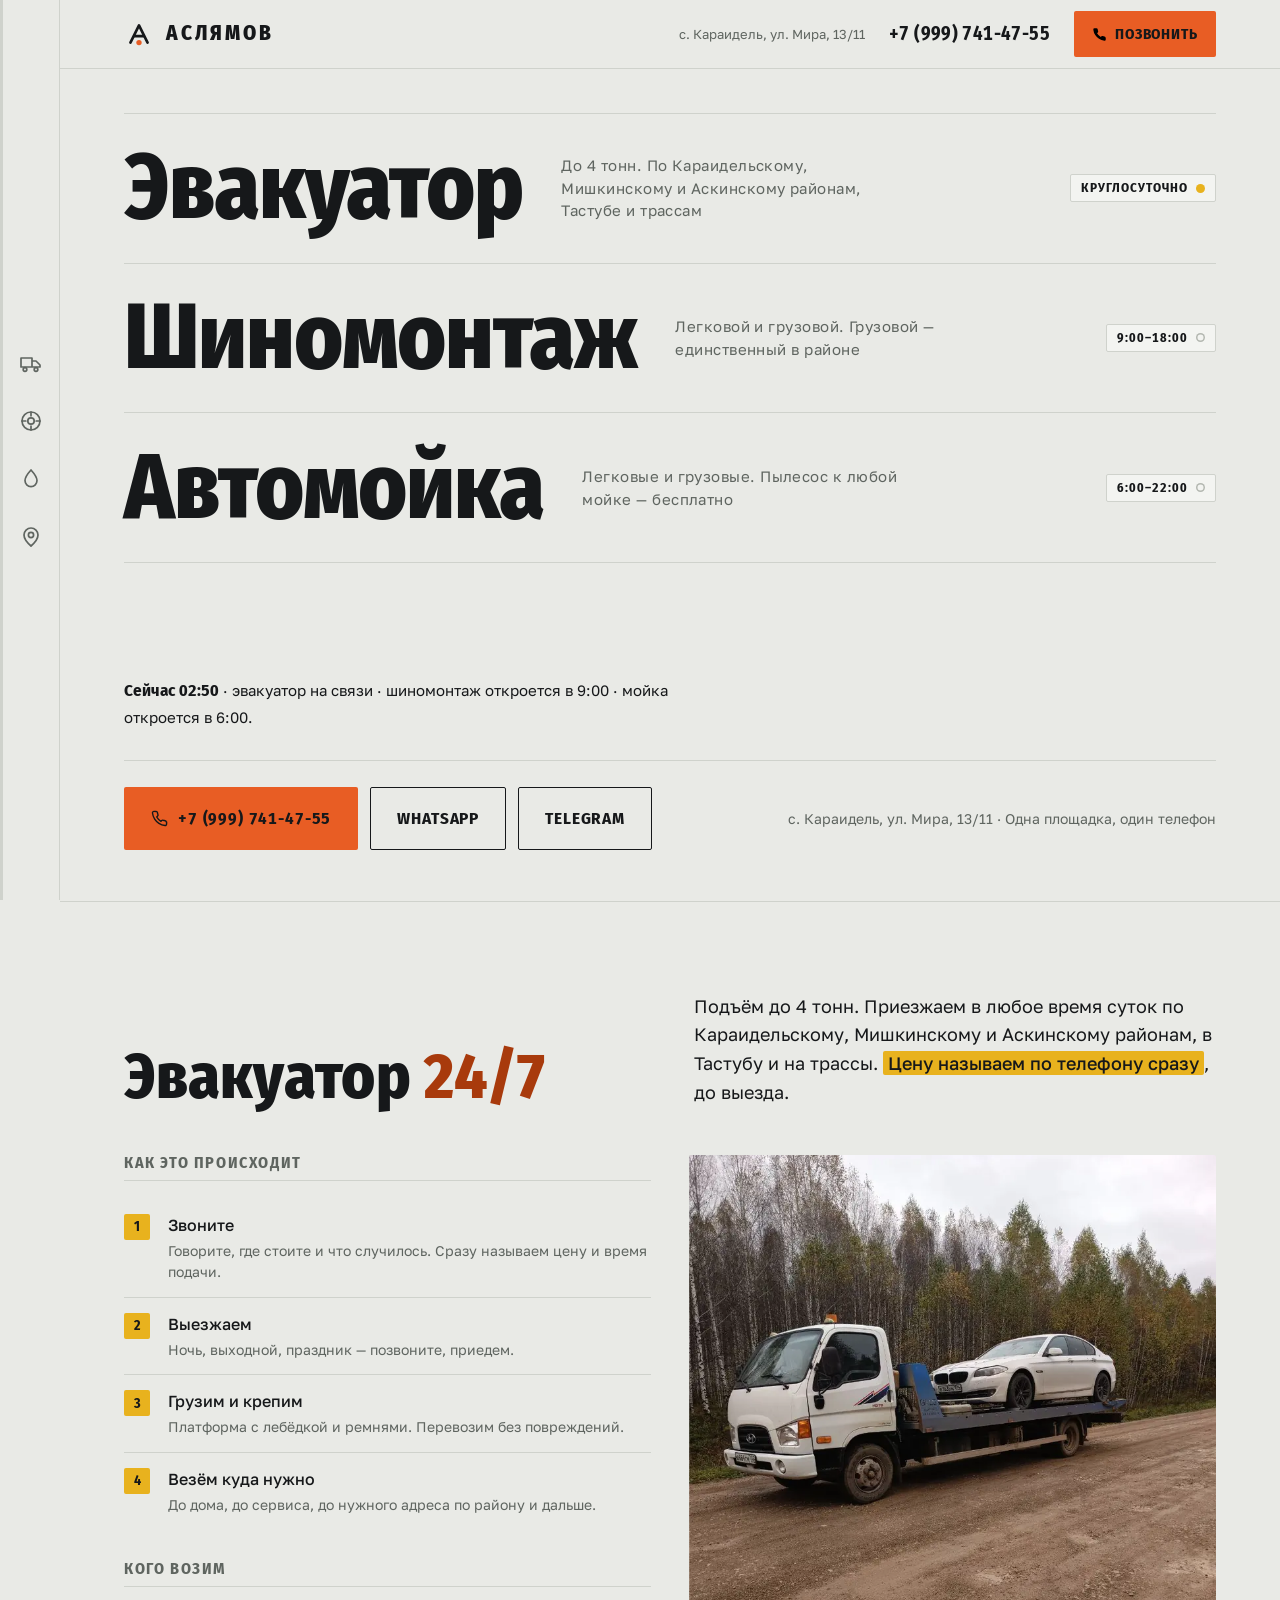
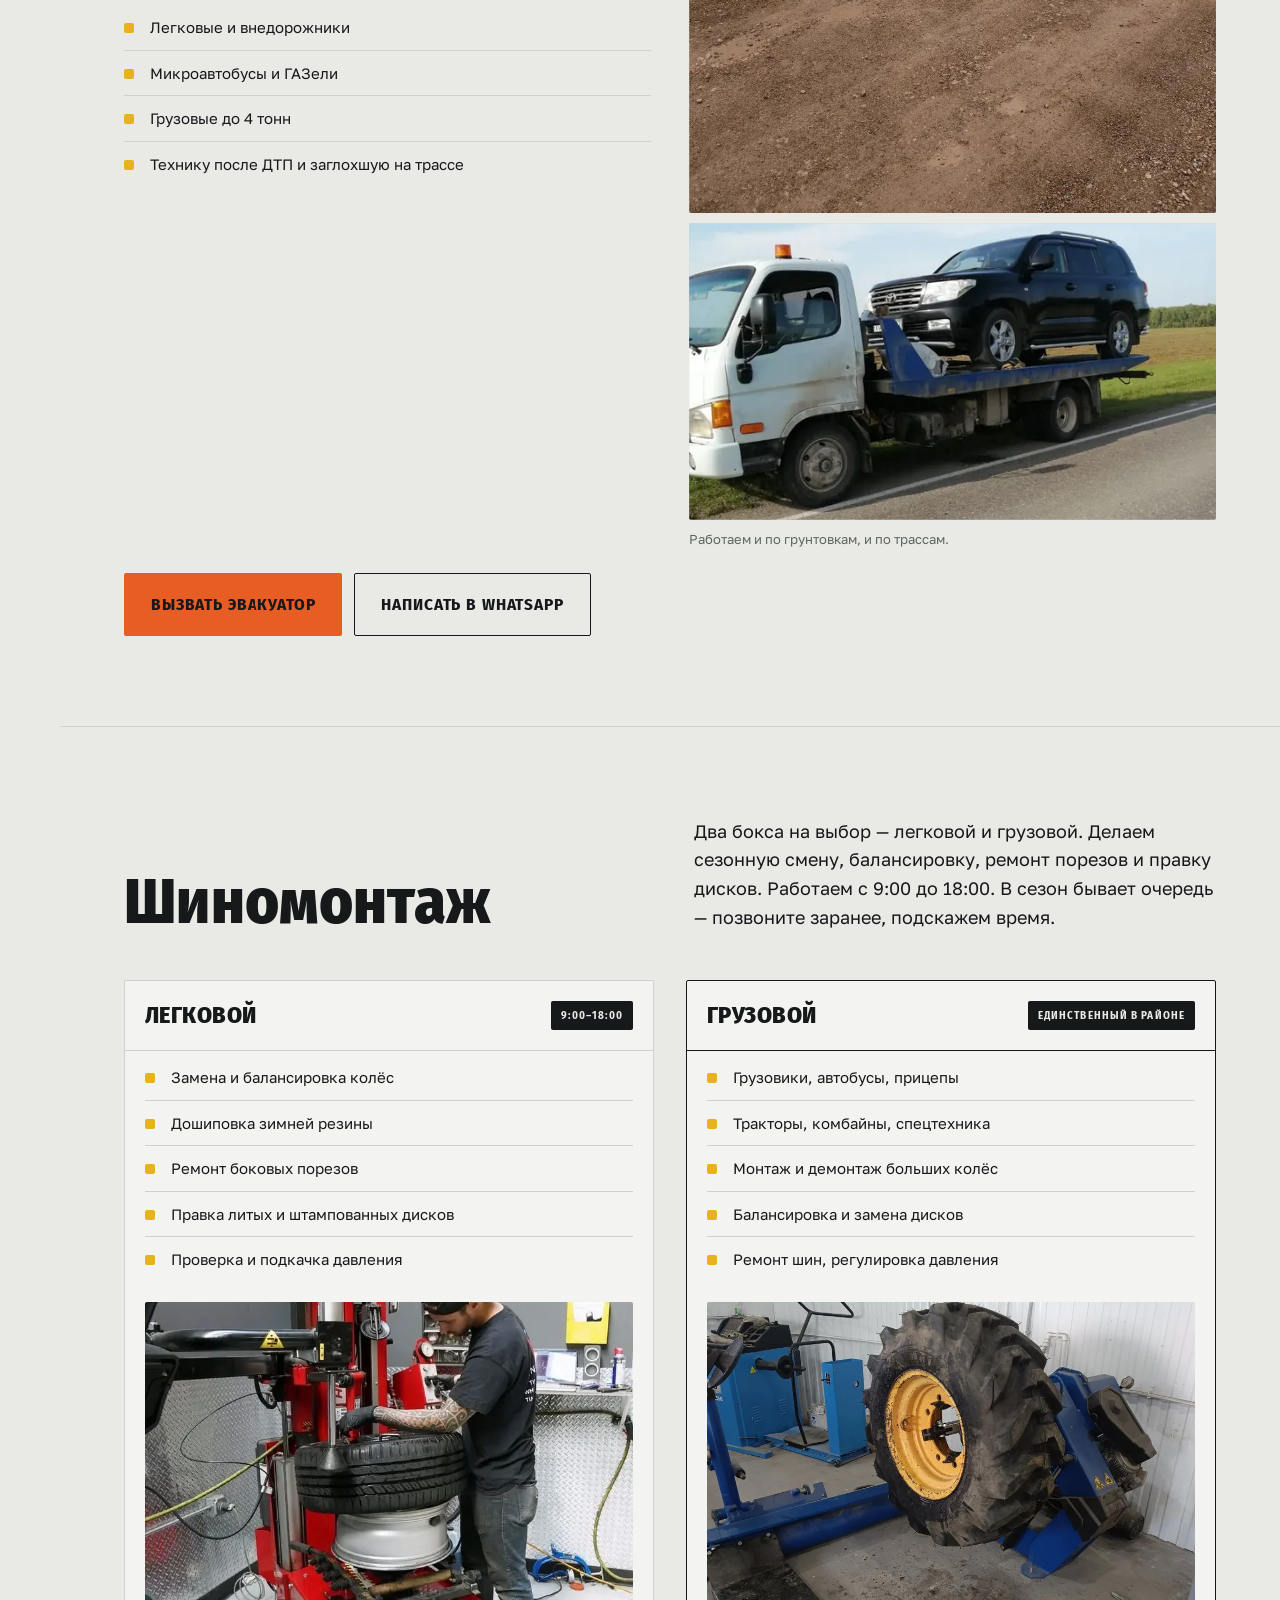
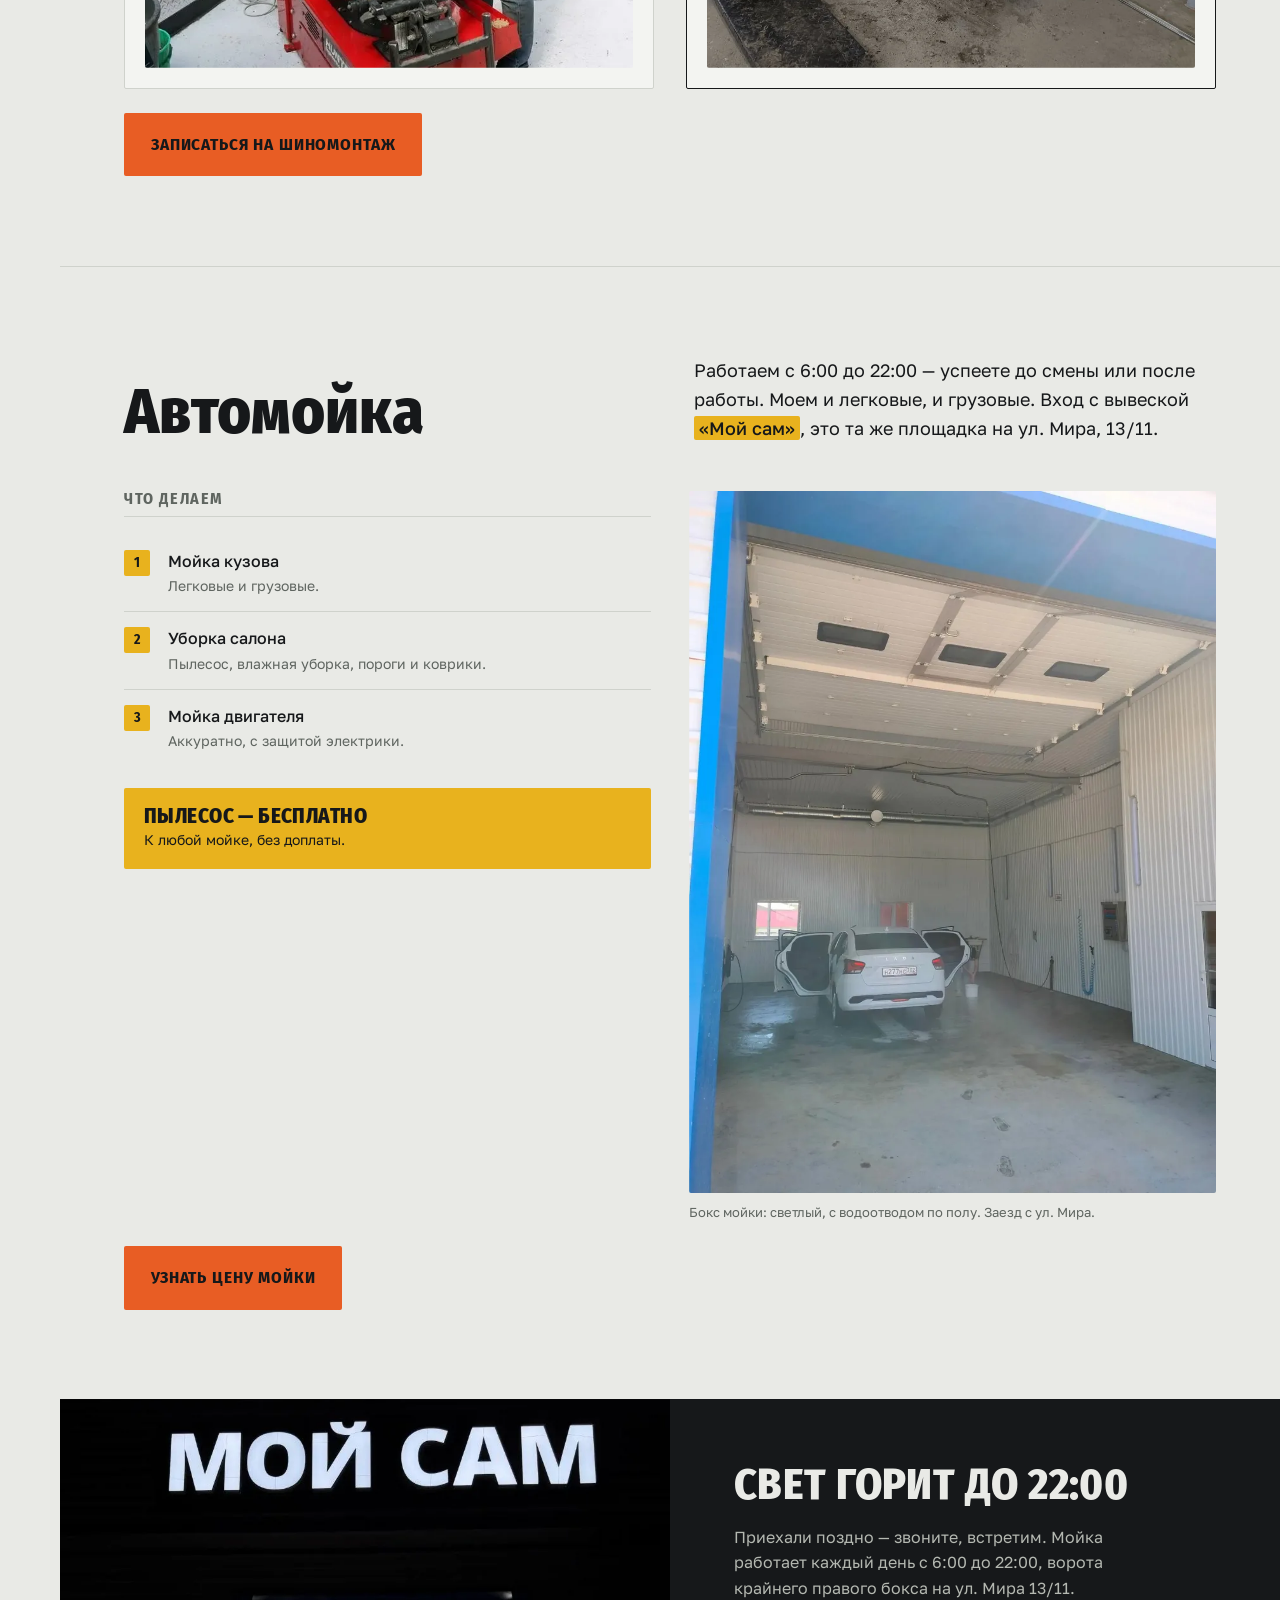
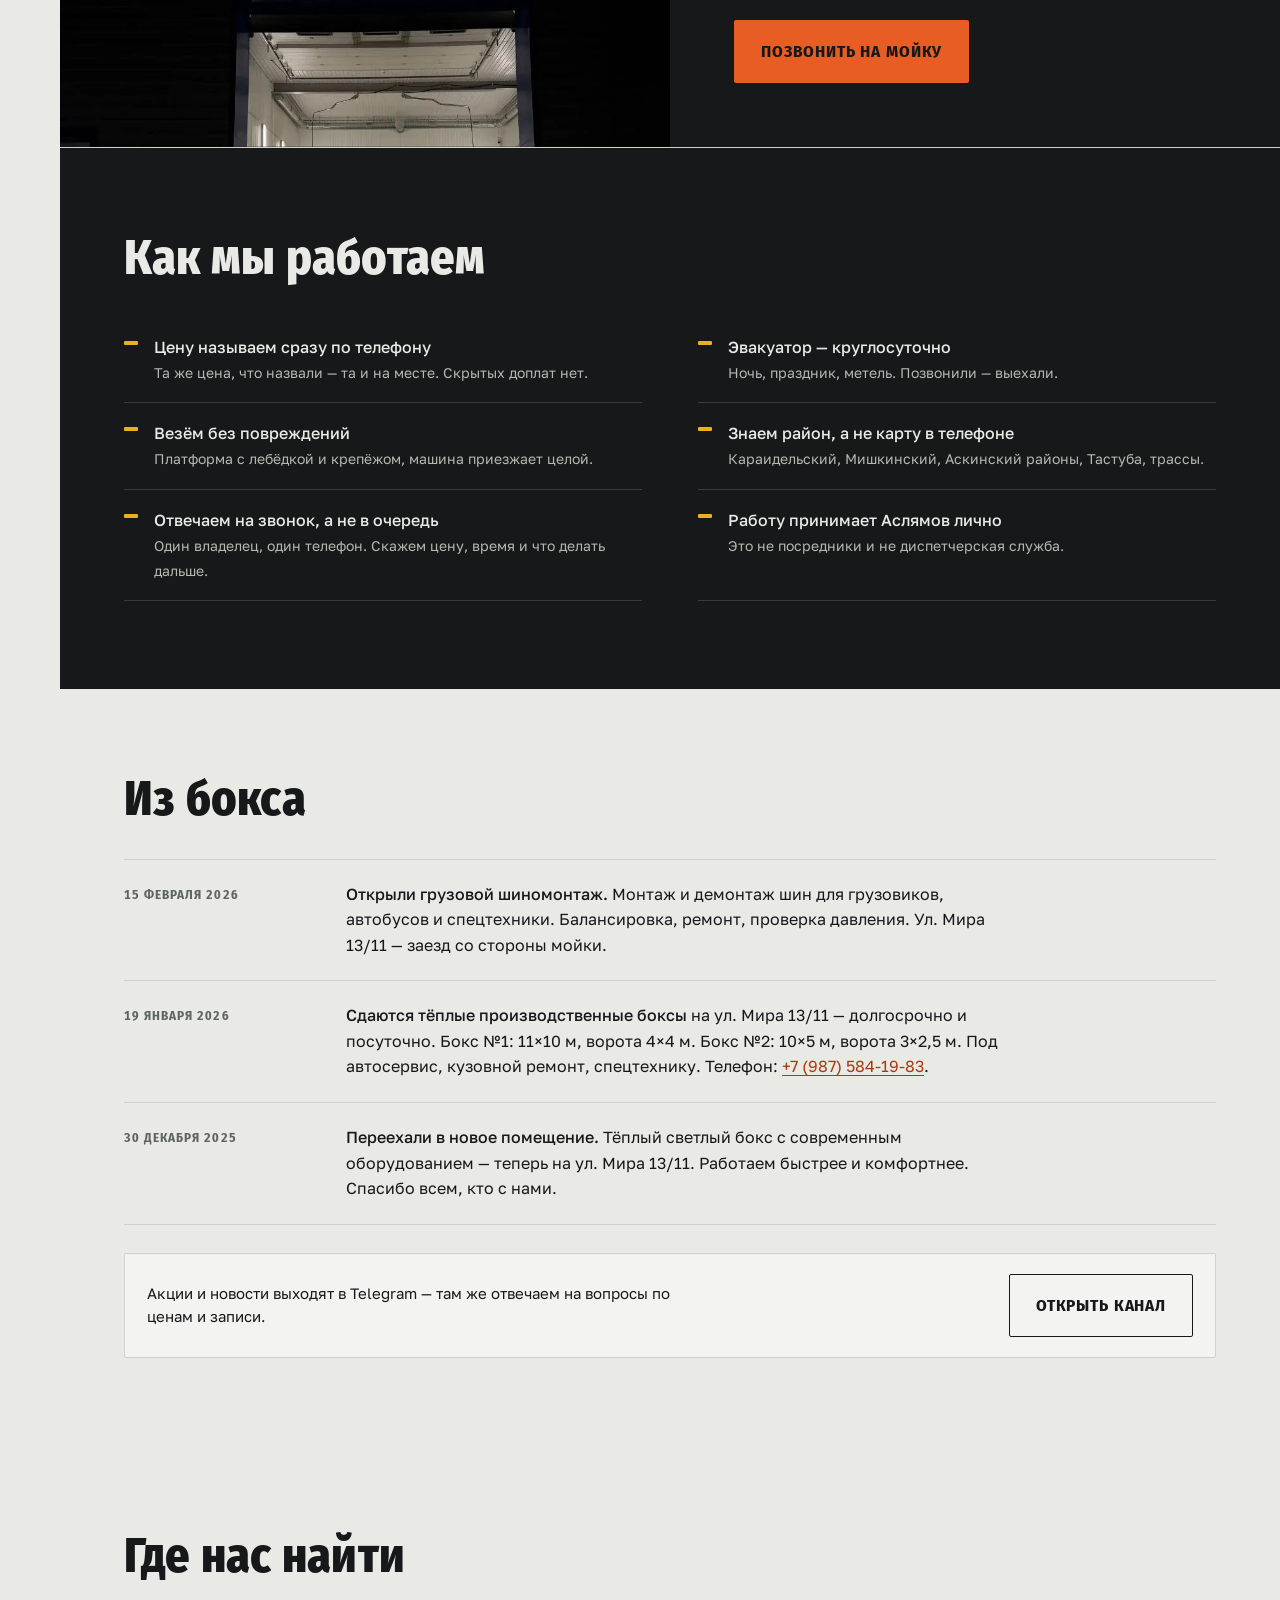
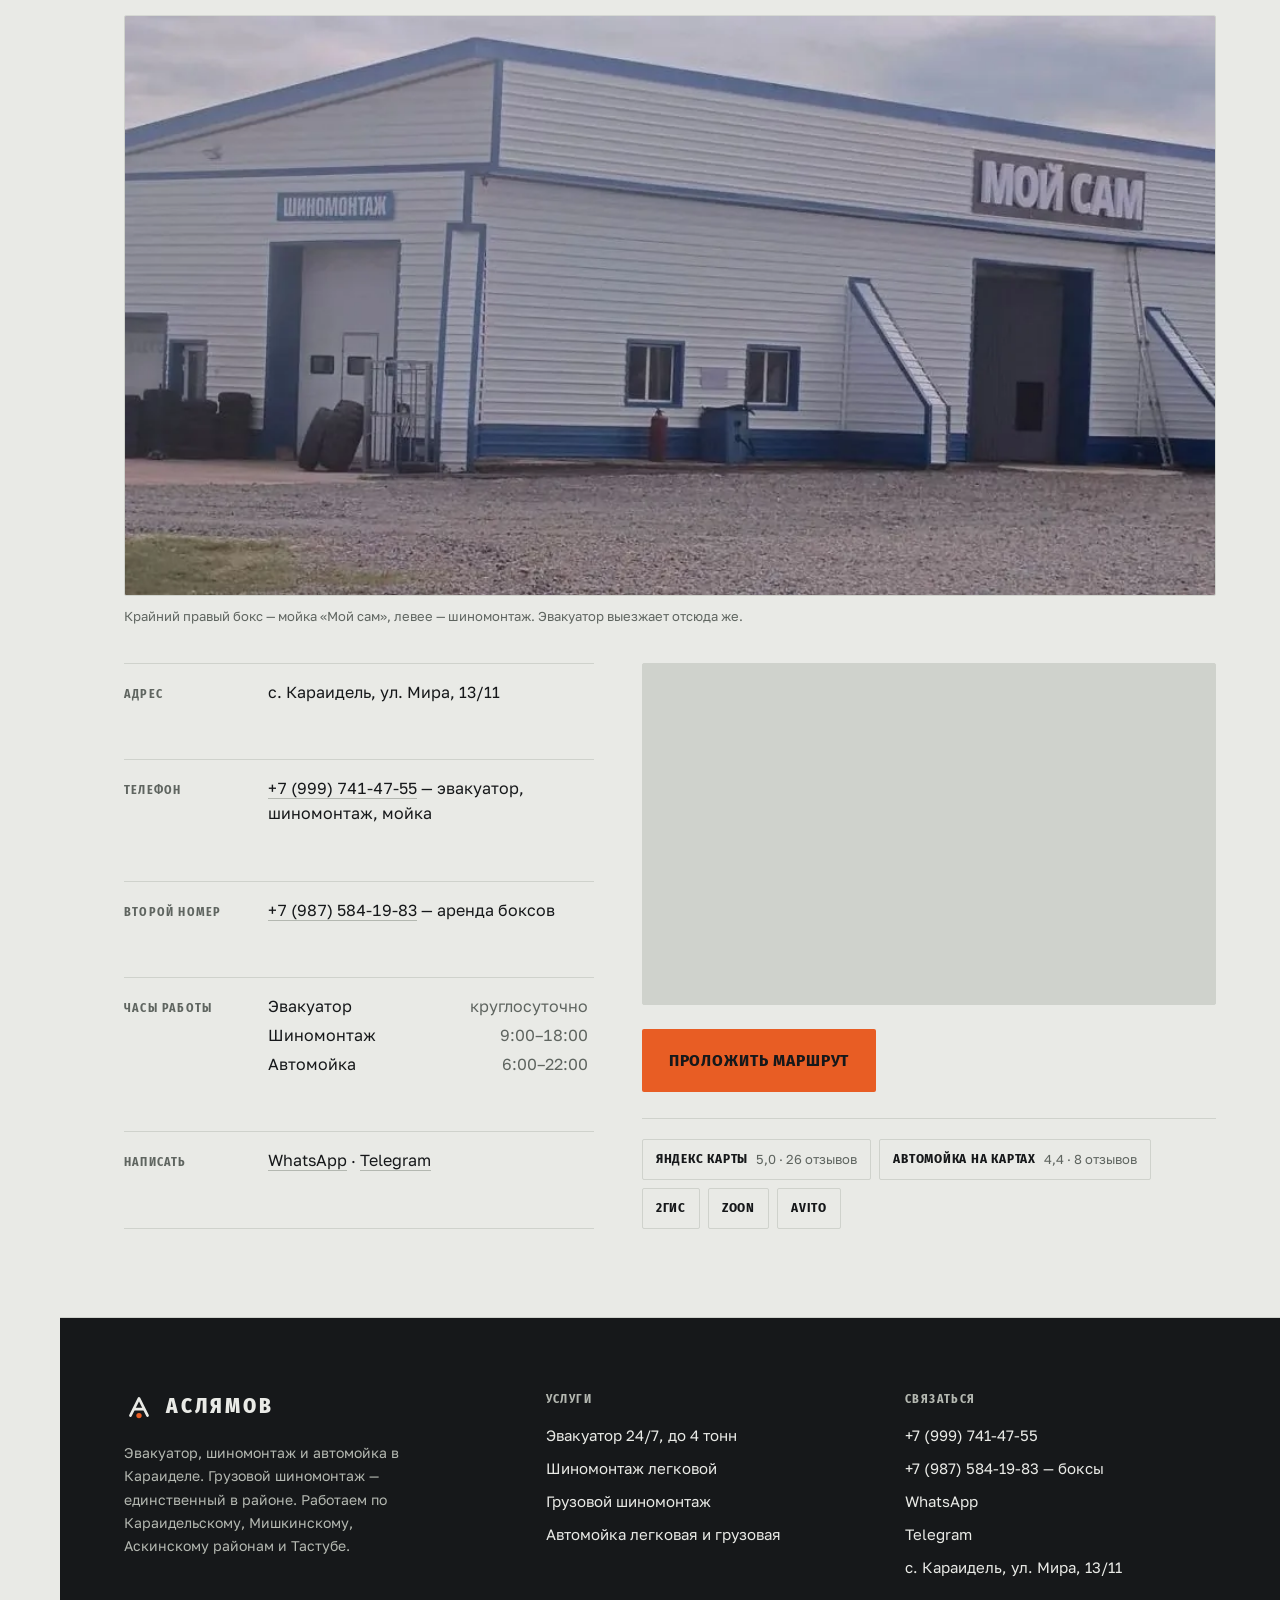
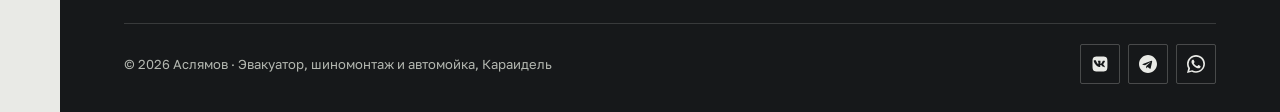
==== commit 45dc2485: "Первый экран без фотографии: три услуги строками, как позиции на панели Фото тракторного колеса в пе" ====
--- a/index.html
+++ b/index.html
@@ -165,57 +165,84 @@
 /* ─── ПЕРВЫЙ ЭКРАН ──────────────────────────────────── */
 .gate { border-bottom: var(--rule); }
 .gate-in {
-  display: grid; grid-template-columns: minmax(0, 1fr); gap: 0;
-}
-/* Фото уходит в правый край экрана, текст остаётся в колонке 1280 */
-@media (min-width: 900px) {
-  .gate-in {
-    grid-template-columns: minmax(0, 1.15fr) minmax(0, 0.85fr);
-    padding-left: max(var(--pad), calc((100% - 1280px) / 2));
-    min-height: calc(100vh - 68px);
-  }
-}
-
-.gate-text { padding: clamp(32px, 6vw, 72px) var(--pad) clamp(28px, 4vw, 56px); display: flex; flex-direction: column; }
-@media (min-width: 900px) { .gate-text { padding-left: 0; padding-right: clamp(24px, 4vw, 64px); } }
-.gate-h1 { font-size: clamp(2.6rem, 8.4vw, 5.4rem); letter-spacing: -0.01em; }
-.gate-row { display: flex; flex-wrap: wrap; align-items: baseline; gap: 6px 16px; }
-.gate-row + .gate-row { margin-top: 2px; }
-.gate-word { font-family: inherit; font-weight: inherit; }
-.gate-where {
-  display: block; margin-top: 18px;
-  font-family: var(--text); font-weight: 400; font-size: clamp(14px, 1.5vw, 16px);
-  letter-spacing: 0; line-height: 1.5; color: var(--stal);
+  max-width: 1280px; margin: 0 auto;
+  min-height: calc(100vh - 68px);
+  padding: clamp(24px, 3.4vw, 48px) var(--pad) clamp(28px, 4vw, 56px);
+  display: flex; flex-direction: column;
+}
+
+/* Три услуги — строками, как позиции на перфопанели */
+.gate-h1 { display: grid; font-size: clamp(2.35rem, 7.2vw, 6rem); }
+.gate-row {
+  display: grid; grid-template-columns: minmax(0, 1fr) auto;
+  align-items: center; column-gap: clamp(16px, 3vw, 44px);
+  padding: clamp(14px, 2.4vw, 34px) 0;
+  border-bottom: var(--rule);
+}
+.gate-row:first-child { border-top: var(--rule); }
+.gate-word {
+  grid-column: 1; font-family: var(--mark); font-weight: 800;
+  font-size: inherit;
+  line-height: 0.95; letter-spacing: -0.012em;
+}
+.gate-note {
+  grid-column: 1; margin-top: 5px; max-width: 48ch;
+  font-family: var(--text); font-weight: 400;
+  font-size: clamp(13px, 1.25vw, 15px); line-height: 1.5; color: var(--stal);
+}
+.gate-row .plate { grid-column: 2; grid-row: 1 / span 2; }
+/* на широком экране пояснение встаёт между названием и часами */
+@media (min-width: 1000px) {
+  .gate-row { grid-template-columns: auto minmax(0, 1fr) auto; column-gap: clamp(20px, 3vw, 48px); }
+  .gate-word { grid-column: 1; grid-row: 1; }
+  .gate-note { grid-column: 2; grid-row: 1; margin-top: 0; max-width: 40ch; }
+  .gate-row .plate { grid-column: 3; grid-row: 1; }
 }
 
 .plate {
-  flex-shrink: 0; margin-left: auto;
+  justify-self: end;
   font-family: var(--mark); font-weight: 700; font-size: clamp(11px, 1.1vw, 13px);
   letter-spacing: 0.08em; text-transform: uppercase;
   color: var(--rezina); background: var(--pobelka-2);
   border: 1px solid var(--beton); border-radius: 2px;
-  padding: 6px 9px; display: inline-flex; align-items: center; gap: 8px;
+  padding: 7px 10px; display: inline-flex; align-items: center; gap: 8px;
   font-variant-numeric: tabular-nums; white-space: nowrap;
-  align-self: center;
-}
-/* на телефонах бирка уходит под своё слово и встаёт по левому краю */
+}
+/* на узких телефонах бирка уходит под пояснение и встаёт по левому краю */
 @media (max-width: 480px) {
-  .gate-row { flex-direction: column; align-items: flex-start; }
-  .gate-row + .gate-row { margin-top: 14px; }
-  .plate { margin-left: 0; align-self: flex-start; }
+  .gate-row { grid-template-columns: minmax(0, 1fr); }
+  .gate-row .plate { grid-column: 1; grid-row: auto; justify-self: start; margin-top: 10px; }
 }
 .lamp { width: 9px; height: 9px; border-radius: 50%; background: transparent; box-shadow: inset 0 0 0 1.5px var(--beton-2); flex-shrink: 0; }
 .lamp[data-on="1"] { background: var(--razmetka); box-shadow: none; }
 
 .gate-now {
-  margin-top: clamp(24px, 3vw, 36px);
-  padding-top: 18px; border-top: var(--rule);
+  margin-top: auto; padding-top: clamp(26px, 3.4vw, 44px);
   font-size: 15px; line-height: 1.65; color: var(--rezina);
-  max-width: 56ch; text-wrap: pretty;
+  max-width: 68ch; text-wrap: pretty;
 }
 .gate-now b { font-family: var(--mark); font-weight: 700; font-size: 17px; font-variant-numeric: tabular-nums; }
 
-.gate-actions { margin-top: auto; padding-top: clamp(24px, 3vw, 36px); display: flex; flex-wrap: wrap; gap: 12px; }
+.gate-foot {
+  margin-top: clamp(18px, 2.4vw, 30px); padding-top: clamp(18px, 2.4vw, 26px);
+  border-top: var(--rule);
+  display: flex; flex-wrap: wrap; align-items: center;
+  gap: 18px 40px; justify-content: space-between;
+}
+.gate-actions { display: flex; flex-wrap: wrap; gap: 12px; }
+.gate-place { font-size: 14px; line-height: 1.5; color: var(--stal); }
+
+/* На телефоне первый экран должен уместиться над закреплённой панелью звонка:
+   кнопки обязаны быть видны сразу, а не наполовину спрятаны под ней. */
+@media (max-width: 899px) {
+  .gate-in { min-height: 0; padding-top: 18px; padding-bottom: 22px; }
+  .gate-row { padding: 12px 0; }
+  .gate-now { padding-top: 20px; }
+  .gate-foot { margin-top: 14px; padding-top: 14px; gap: 14px; }
+  .gate-place span { display: none; }
+  /* звонок на телефоне дублировать не нужно: он всегда под рукой в нижней панели */
+  .gate-actions .btn--gruz { display: none; }
+}
 
 .btn {
   display: inline-flex; align-items: center; justify-content: center; gap: 10px;
@@ -232,19 +259,6 @@
 .btn--line { border-color: var(--rezina); color: var(--rezina); }
 .btn--line:hover { background: var(--rezina); color: var(--pobelka); }
 .btn--wide { width: 100%; }
-
-.gate-photo { position: relative; min-height: 320px; background: var(--beton); }
-@media (min-width: 900px) { .gate-photo { border-left: var(--rule); } }
-.gate-photo img { width: 100%; height: 100%; object-fit: cover; object-position: 50% 42%; position: absolute; inset: 0; }
-@media (max-width: 899px) { .gate-photo { aspect-ratio: 4 / 3; min-height: 0; } .gate-photo img { position: static; aspect-ratio: 4 / 3; } }
-.gate-caption {
-  position: absolute; left: 0; bottom: 0; right: 0;
-  background: var(--rezina); color: var(--pobelka);
-  font-family: var(--mark); font-weight: 600; font-size: 13px;
-  letter-spacing: 0.06em; text-transform: uppercase;
-  padding: 11px 16px; display: flex; justify-content: space-between; gap: 12px;
-}
-@media (max-width: 899px) { .gate-caption { position: static; } }
 
 /* ─── ЗОНА УСЛУГИ ───────────────────────────────────── */
 .bay { border-bottom: var(--rule); scroll-margin-top: 68px; }
@@ -260,8 +274,8 @@
 @media (min-width: 900px) { .bay-body--split { grid-template-columns: minmax(0, 1fr) minmax(0, 1fr); } }
 
 .ops-title, .sub-title {
-  font-family: var(--mark); font-weight: 700; font-size: 13px;
-  letter-spacing: 0.12em; text-transform: uppercase; color: var(--stal);
+  font-family: var(--mark); font-weight: 700; font-size: 16px;
+  letter-spacing: 0.1em; text-transform: uppercase; color: var(--stal);
   padding-bottom: 10px; border-bottom: var(--rule); margin-bottom: 18px;
 }
 .ops { list-style: none; counter-reset: op; }
@@ -292,10 +306,10 @@
 .figure img { width: 100%; border-radius: 2px; background: var(--beton); }
 .figure figcaption { font-size: 13px; color: var(--stal); line-height: 1.5; }
 
-/* пара фотографий в зоне эвакуатора */
-.tow-pair { display: grid; gap: 10px; grid-template-columns: 1fr 1fr; }
-.tow-pair .figure--tall { grid-row: span 2; }
-@media (max-width: 640px) { .tow-pair { grid-template-columns: 1fr; } .tow-pair .figure--tall { grid-row: auto; } }
+/* пара фотографий в зоне эвакуатора: крупная и лента под ней */
+.tow-pair { display: grid; gap: 10px; }
+.tow-pair .figure:first-child img { aspect-ratio: 4 / 5; object-fit: cover; }
+.tow-pair .figure:last-child img { aspect-ratio: 16 / 9; object-fit: cover; object-position: 50% 42%; }
 
 /* два бокса: легковой / грузовой */
 .bays2 { display: grid; gap: clamp(20px, 3vw, 32px); }
@@ -523,19 +537,30 @@
 <!-- ═══ ПЕРВЫЙ ЭКРАН ═══ -->
 <section class="gate" id="top">
   <div class="gate-in">
-    <div class="gate-text">
-      <h1 class="gate-h1" aria-label="Аслямов — эвакуатор, шиномонтаж и автомойка в Караиделе">
-        <span class="gate-row"><span class="gate-word">Эвакуатор</span><span class="plate">круглосуточно <span class="lamp" data-lamp="tow"></span></span></span>
-        <span class="gate-row"><span class="gate-word">Шиномонтаж</span><span class="plate">9:00–18:00 <span class="lamp" data-lamp="tire"></span></span></span>
-        <span class="gate-row"><span class="gate-word">Автомойка</span><span class="plate">6:00–22:00 <span class="lamp" data-lamp="wash"></span></span></span>
-        <span class="gate-where">с. Караидель, ул. Мира, 13/11<br>Караидельский, Мишкинский, Аскинский районы, Тастуба и трассы</span>
-      </h1>
-
-      <p class="gate-now" id="nowLine">
-        <b>Эвакуатор</b> — круглосуточно, без выходных. <b>Шиномонтаж</b> — с 9:00 до 18:00.
-        <b>Автомойка</b> — с 6:00 до 22:00. Позвоните — назовём цену сразу.
-      </p>
-
+    <h1 class="gate-h1" aria-label="Аслямов — эвакуатор, шиномонтаж и автомойка в Караиделе">
+      <span class="gate-row">
+        <span class="gate-word">Эвакуатор</span>
+        <span class="gate-note">До 4 тонн. По Караидельскому, Мишкинскому и Аскинскому районам, Тастубе и трассам</span>
+        <span class="plate">круглосуточно <span class="lamp" data-lamp="tow"></span></span>
+      </span>
+      <span class="gate-row">
+        <span class="gate-word">Шиномонтаж</span>
+        <span class="gate-note">Легковой и грузовой. Грузовой — единственный в районе</span>
+        <span class="plate">9:00–18:00 <span class="lamp" data-lamp="tire"></span></span>
+      </span>
+      <span class="gate-row">
+        <span class="gate-word">Автомойка</span>
+        <span class="gate-note">Легковые и грузовые. Пылесос к любой мойке — бесплатно</span>
+        <span class="plate">6:00–22:00 <span class="lamp" data-lamp="wash"></span></span>
+      </span>
+    </h1>
+
+    <p class="gate-now" id="nowLine">
+      <b>Эвакуатор</b> — круглосуточно, без выходных. <b>Шиномонтаж</b> — с 9:00 до 18:00.
+      <b>Автомойка</b> — с 6:00 до 22:00. Позвоните — назовём цену сразу.
+    </p>
+
+    <div class="gate-foot">
       <div class="gate-actions">
         <a class="btn btn--gruz" href="tel:+79997414755">
           <svg width="17" height="17" viewBox="0 0 24 24"><path d="M22 16.9v3a2 2 0 0 1-2.2 2 19.8 19.8 0 0 1-8.6-3.1 19.5 19.5 0 0 1-6-6A19.8 19.8 0 0 1 2.1 4.2 2 2 0 0 1 4.1 2h3a2 2 0 0 1 2 1.7c.1 1 .4 1.9.7 2.8a2 2 0 0 1-.5 2.1L8.1 9.9a16 16 0 0 0 6 6l1-1a2 2 0 0 1 2.1-.4c.9.3 1.8.6 2.8.7a2 2 0 0 1 1.7 2z"/></svg>
@@ -544,13 +569,7 @@
         <a class="btn btn--line" href="https://wa.me/79997414755" target="_blank" rel="noopener">WhatsApp</a>
         <a class="btn btn--line" href="https://t.me/evakuator_karaidel" target="_blank" rel="noopener">Telegram</a>
       </div>
-    </div>
-
-    <div class="gate-photo">
-      <img src="img/box-tire.webp" width="900" height="1200"
-           alt="Грузовой шиномонтаж Аслямов в Караиделе: тракторное колесо в станке внутри бокса"
-           fetchpriority="high" />
-      <div class="gate-caption"><span>Наш бокс, ул. Мира 13/11</span><span>Грузовой · Спецтехника</span></div>
+      <p class="gate-place">с. Караидель, ул. Мира, 13/11<span> · Одна площадка, один телефон</span></p>
     </div>
   </div>
 </section>
@@ -586,18 +605,14 @@
       </div>
 
       <div class="tow-pair">
-        <figure class="figure figure--tall">
+        <figure class="figure">
           <img class="reveal-img" src="img/tow-forest.webp" width="800" height="1067"
                alt="Эвакуатор Аслямов перевозит легковой автомобиль по грунтовой дороге" loading="lazy" />
         </figure>
         <figure class="figure">
           <img class="reveal-img" src="img/tow-road.webp" width="600" height="800"
                alt="Эвакуатор с внедорожником на трассе" loading="lazy" />
-        </figure>
-        <figure class="figure">
-          <img class="reveal-img" src="img/building.webp" width="960" height="510"
-               alt="Здание сервиса Аслямов в Караиделе: вход в шиномонтаж и в автомойку" loading="lazy" />
-          <figcaption>Одна площадка на ул. Мира, 13/11: шиномонтаж и мойка под одной крышей, эвакуатор — на выезде.</figcaption>
+          <figcaption>Работаем и по грунтовкам, и по трассам.</figcaption>
         </figure>
       </div>
     </div>
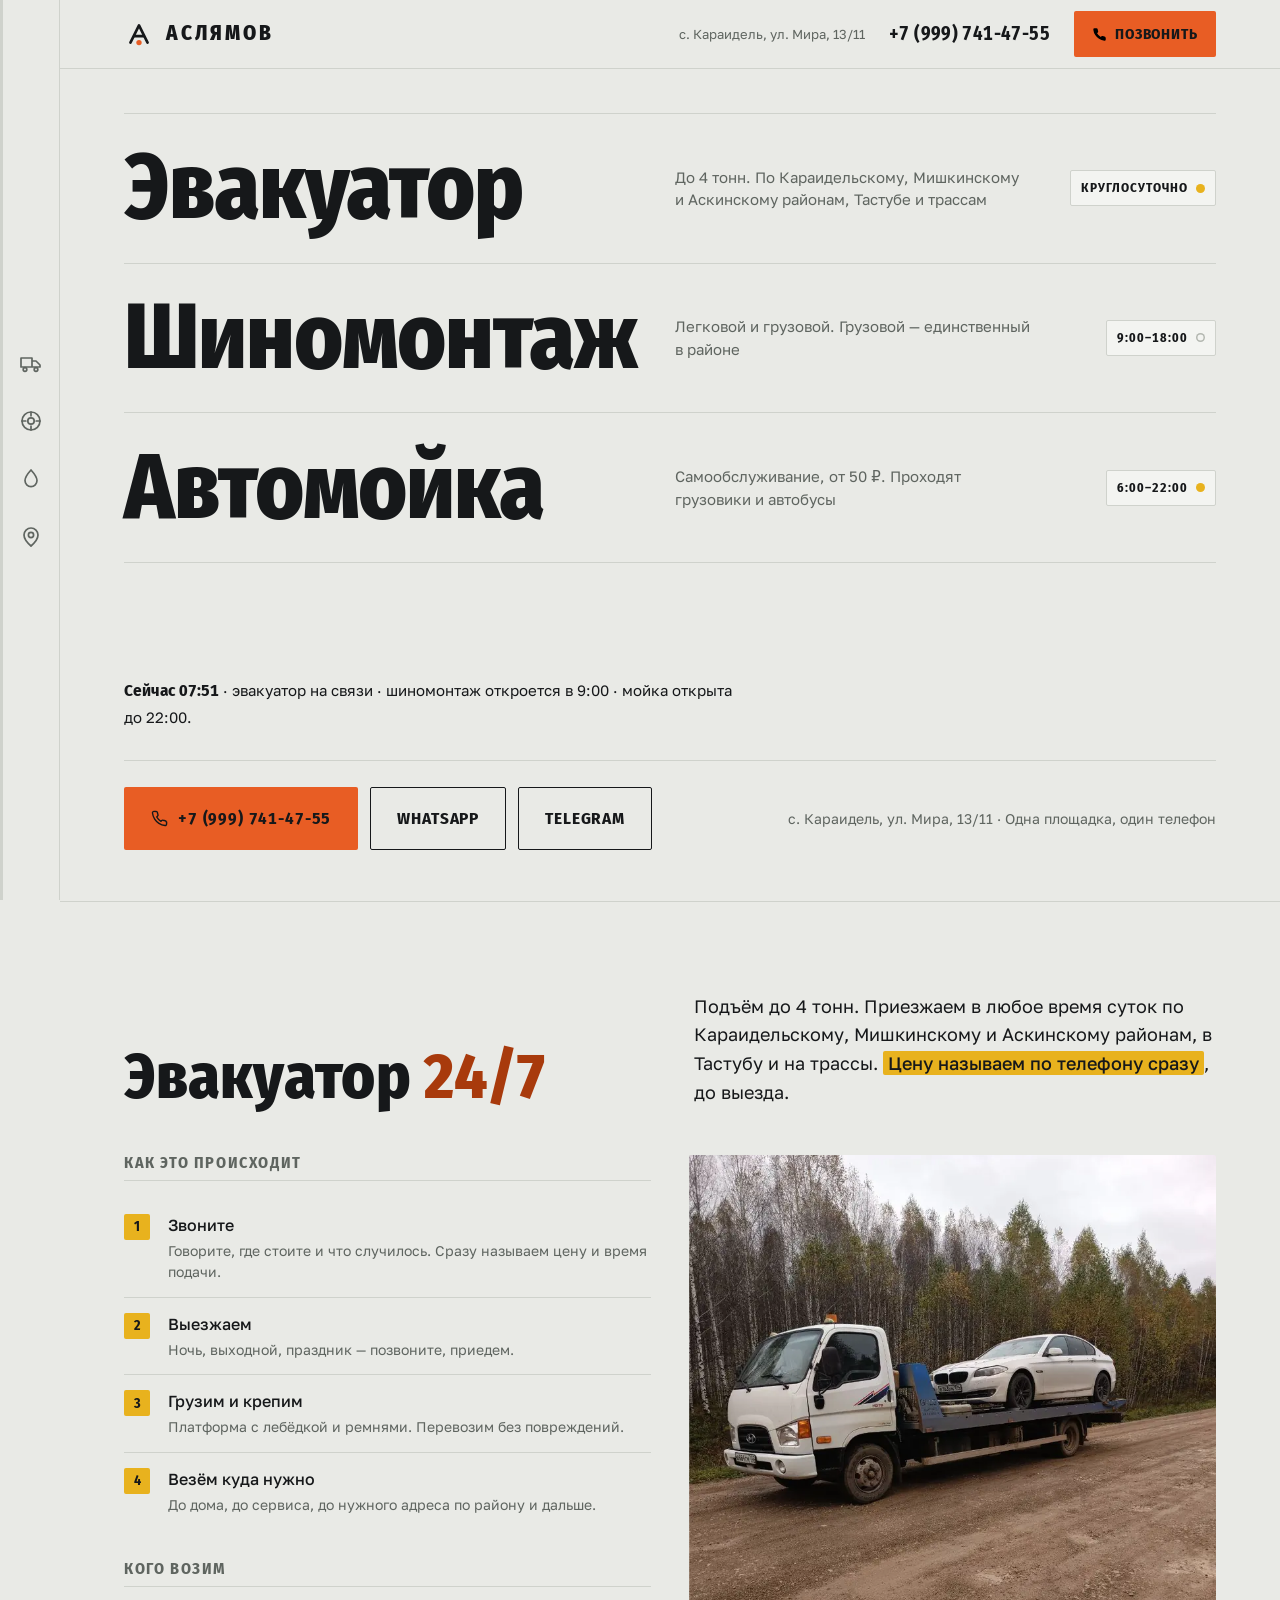
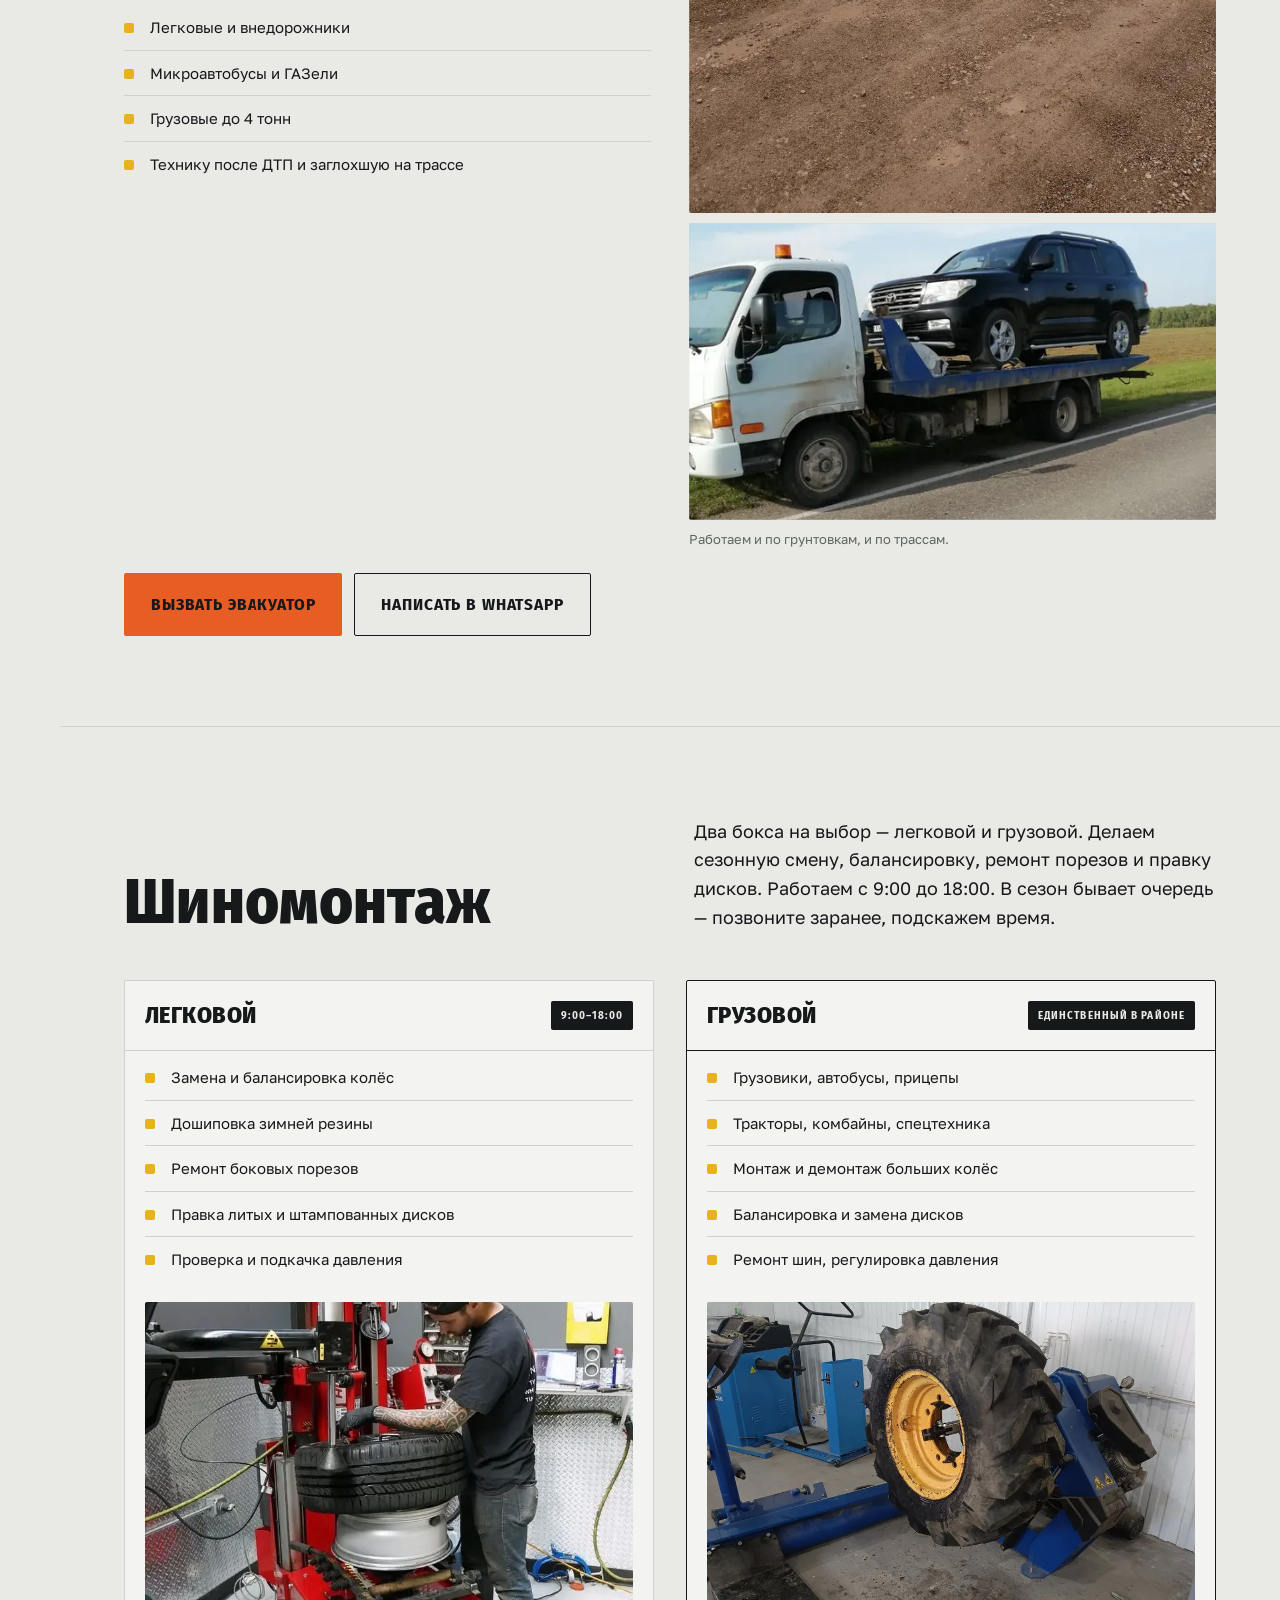
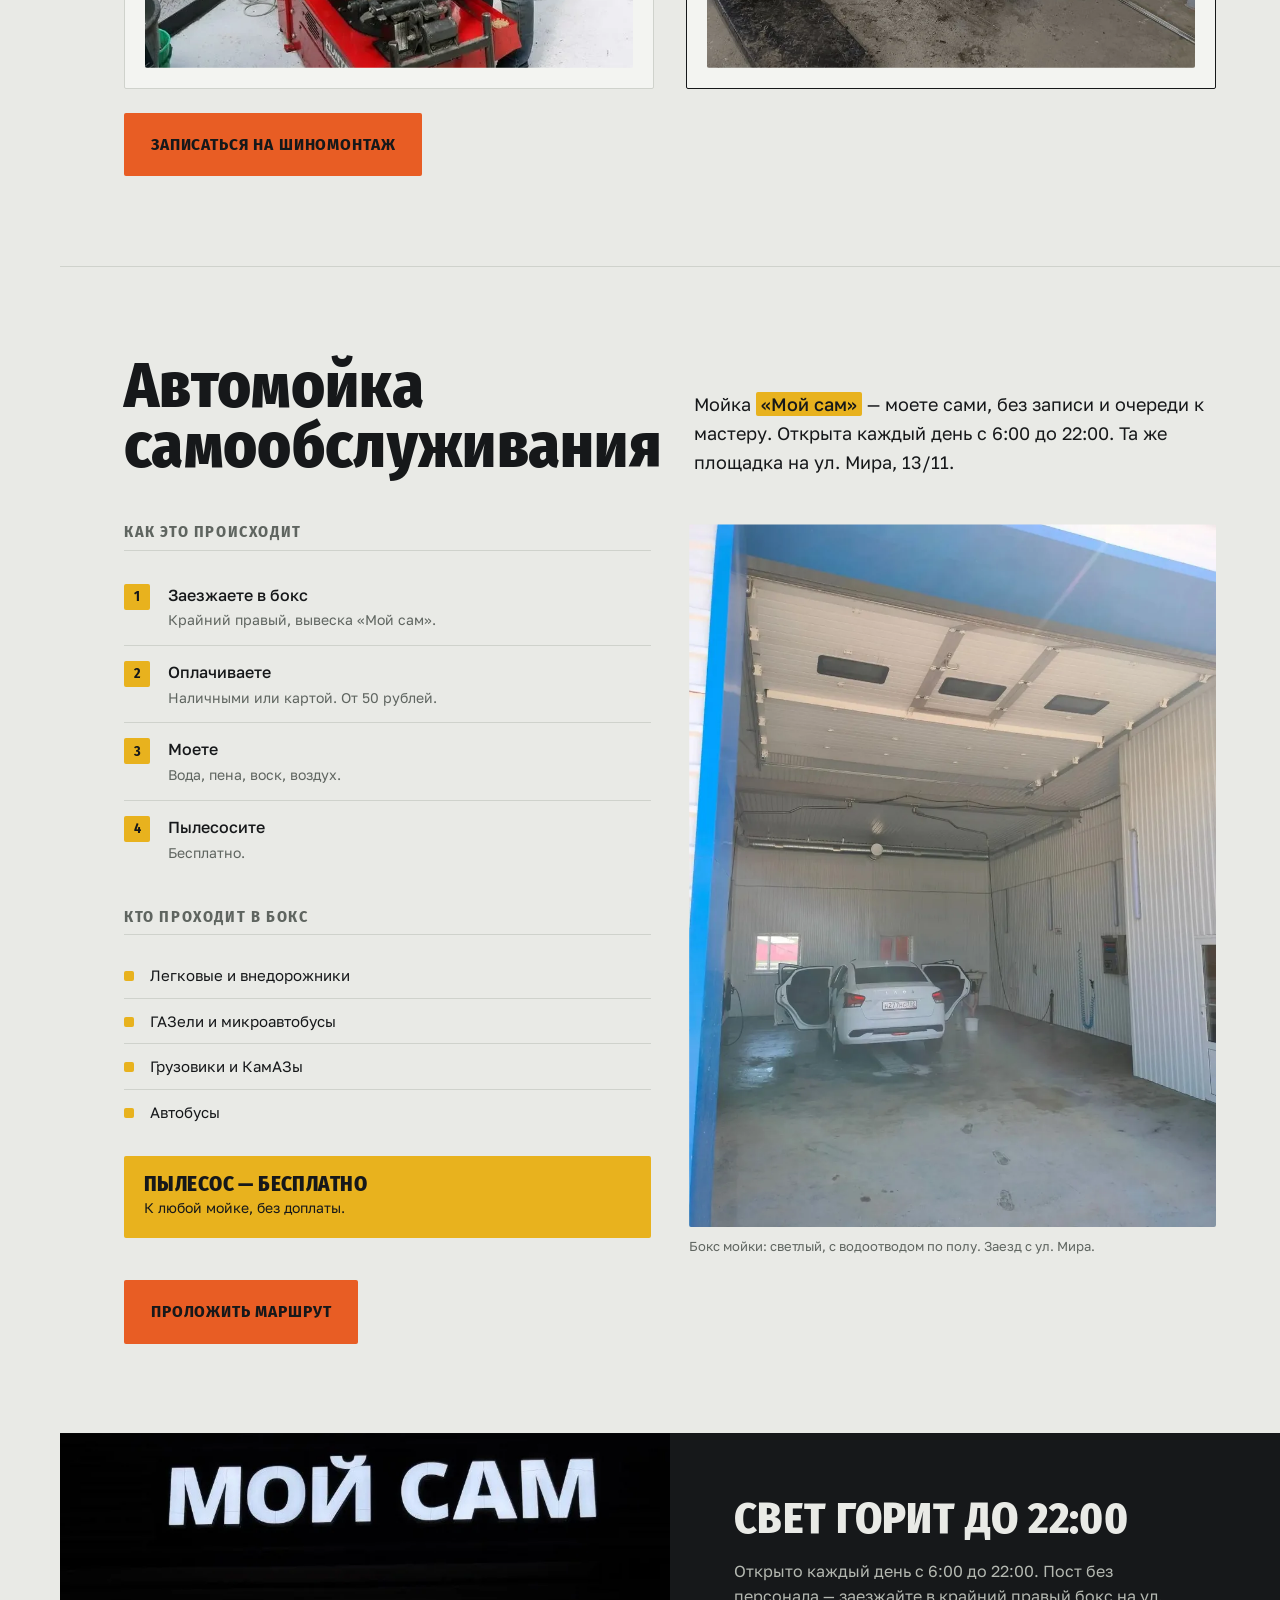
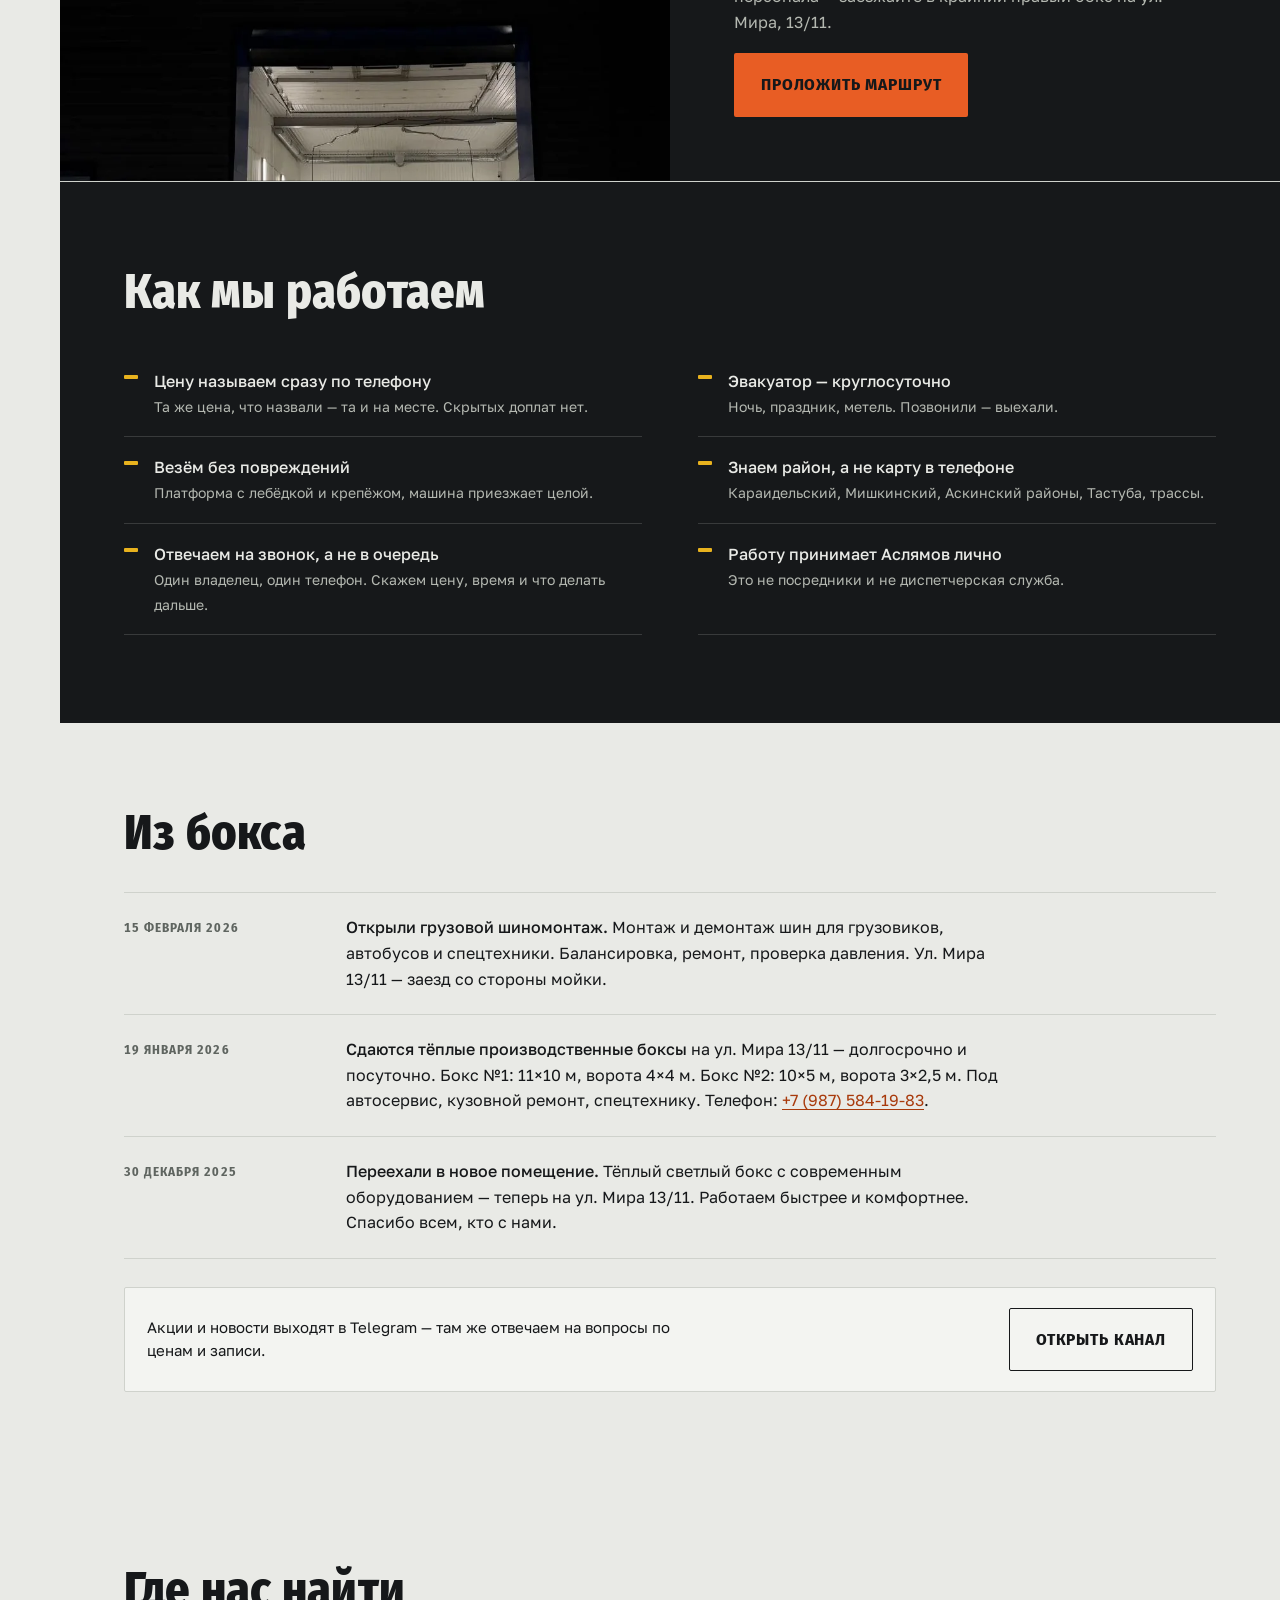
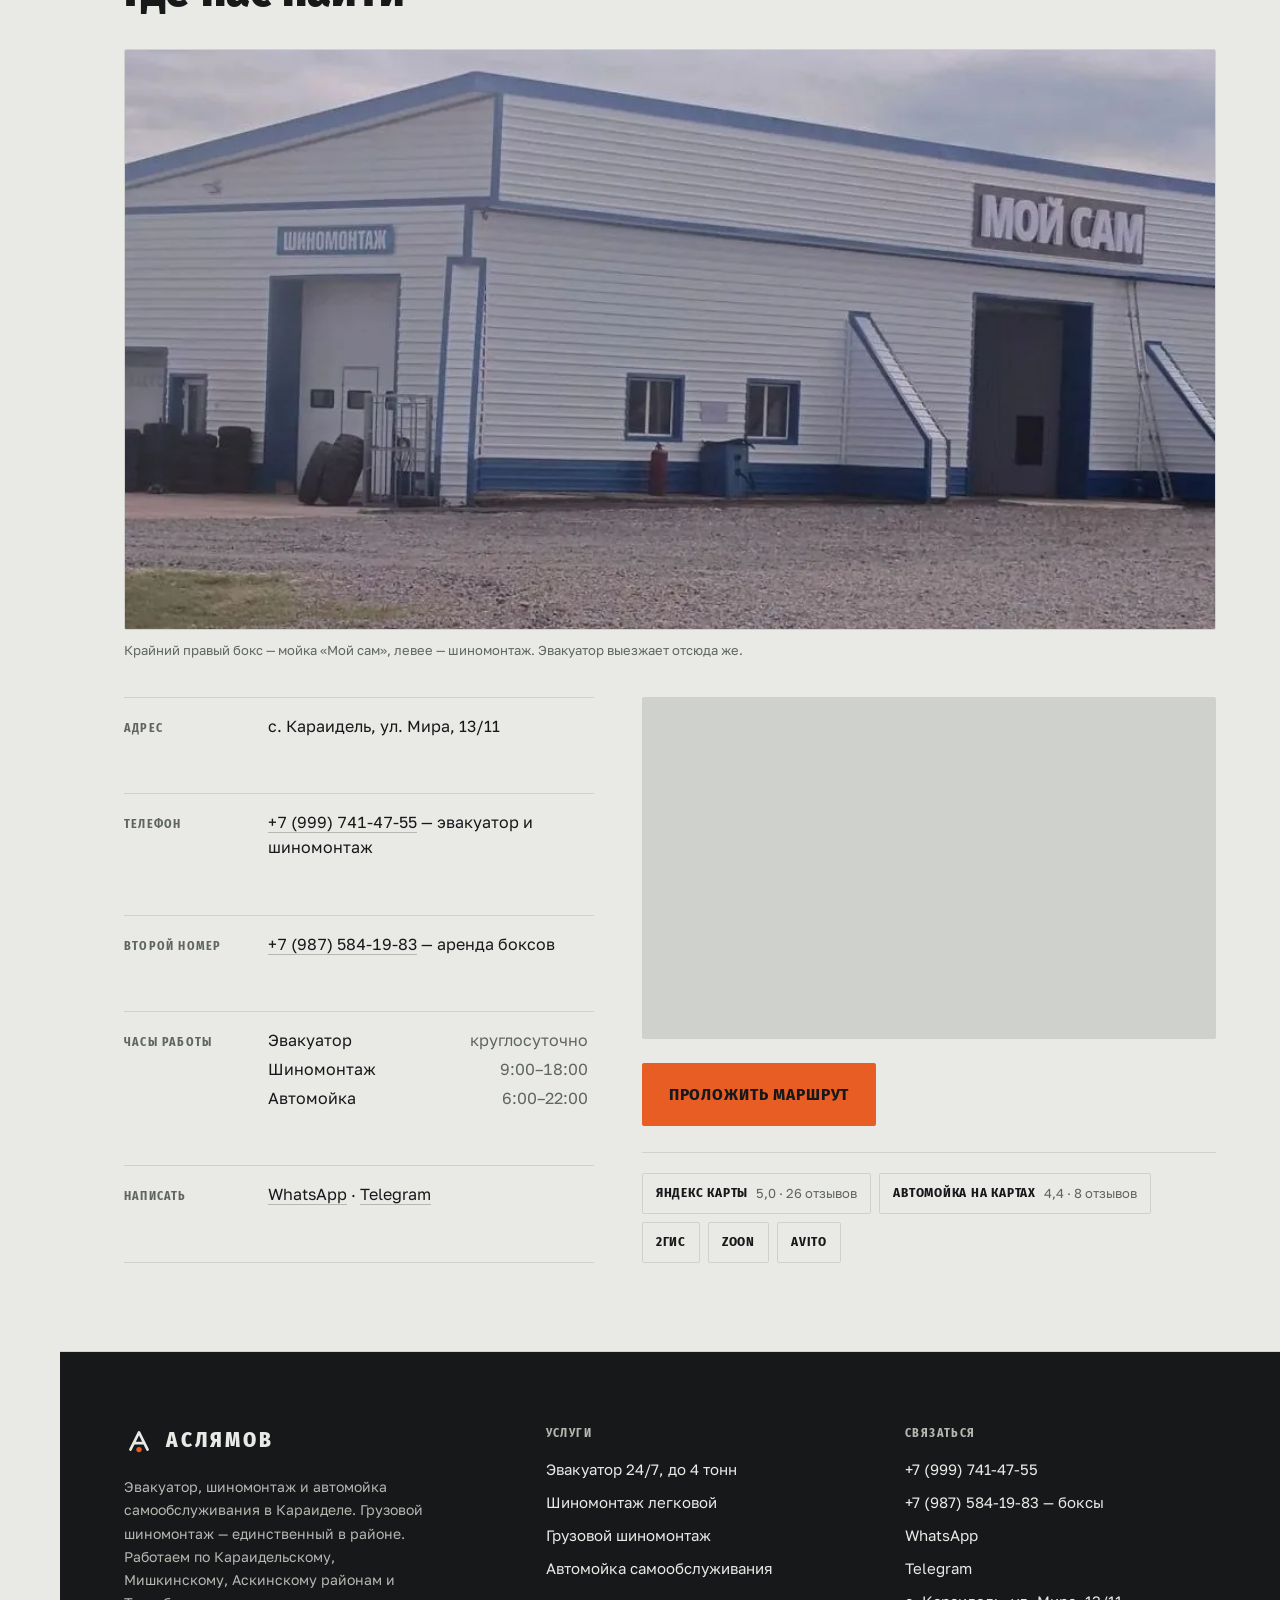
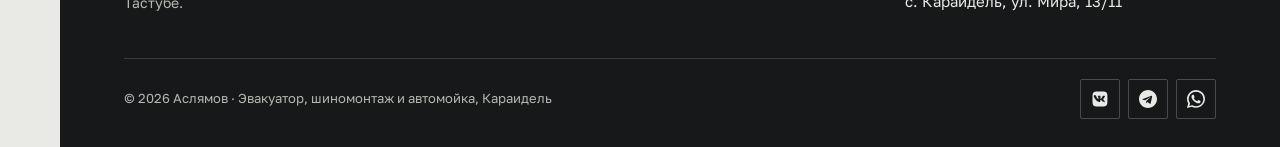
==== commit d41ddc81: "Мойка — самообслуживание; часы по Караиделю; h1 из трёх слов; доработка PWA Факты, которые владелец " ====
--- a/index.html
+++ b/index.html
@@ -2,11 +2,11 @@
 <html lang="ru">
 <head>
 <meta charset="UTF-8" />
-<meta name="viewport" content="width=device-width, initial-scale=1.0" />
+<meta name="viewport" content="width=device-width, initial-scale=1.0, viewport-fit=cover" />
 <script>document.documentElement.className += ' js';</script>
 
 <title>Эвакуатор, шиномонтаж и автомойка в Караиделе — Аслямов</title>
-<meta name="description" content="Аслямов, Караидель: эвакуатор круглосуточно до 4 тонн, шиномонтаж легковой и грузовой, автомойка с 6:00 до 22:00. Ул. Мира, 13/11. Грузовой шиномонтаж — единственный в районе." />
+<meta name="description" content="Аслямов, Караидель: эвакуатор круглосуточно до 4 тонн, шиномонтаж легковой и грузовой, автомойка самообслуживания с 6:00 до 22:00, от 50 ₽. Ул. Мира, 13/11. Грузовой шиномонтаж — единственный в районе." />
 <meta name="robots" content="index, follow" />
 <meta name="theme-color" content="#E9EAE6" />
 
@@ -14,13 +14,15 @@
 <meta property="og:locale" content="ru_RU" />
 <meta property="og:url" content="https://evakuator.aslyamov24.ru/" />
 <meta property="og:title" content="Эвакуатор, шиномонтаж и автомойка в Караиделе — Аслямов" />
-<meta property="og:description" content="Три службы в одном месте на ул. Мира, 13/11. Эвакуатор круглосуточно, шиномонтаж легковой и грузовой, автомойка до 22:00." />
+<meta property="og:description" content="Три службы в одном месте на ул. Мира, 13/11. Эвакуатор круглосуточно, шиномонтаж легковой и грузовой, автомойка самообслуживания с 6:00 до 22:00, от 50 ₽." />
 <meta property="og:image" content="https://evakuator.aslyamov24.ru/img/og.jpg" />
 <meta property="og:image:width" content="1200" />
 <meta property="og:image:height" content="630" />
 
+<link rel="canonical" href="https://evakuator.aslyamov24.ru/" />
 <link rel="icon" href="favicon.svg" type="image/svg+xml" />
 <link rel="apple-touch-icon" sizes="180x180" href="apple-touch-icon.png" />
+<link rel="manifest" href="manifest.webmanifest" />
 
 <link rel="preload" as="font" type="font/woff2" href="fonts/fira-sans-condensed-800-cyrillic.woff2" crossorigin />
 <link rel="preload" as="font" type="font/woff2" href="fonts/golos-text-400-cyrillic.woff2" crossorigin />
@@ -171,36 +173,51 @@
   display: flex; flex-direction: column;
 }
 
-/* Три услуги — строками, как позиции на перфопанели */
-.gate-h1 { display: grid; font-size: clamp(2.35rem, 7.2vw, 6rem); }
-.gate-row {
-  display: grid; grid-template-columns: minmax(0, 1fr) auto;
-  align-items: center; column-gap: clamp(16px, 3vw, 44px);
+/* Три услуги — строками, как позиции на перфопанели.
+   Внутри <h1> только три слова: пояснения и часы лежат рядом, в .gate-meta.
+   Обе обёртки — display: contents, поэтому все девять ячеек раскладывает
+   один общий грид .gate-list и строки сходятся по высоте сами. */
+.gate-list {
+  display: grid;
+  grid-template-columns: auto minmax(0, 1fr) auto;
+  grid-template-rows: repeat(3, auto);
+  column-gap: 0;
+}
+.gate-h1, .gate-meta { display: contents; }
+
+.gate-word, .gate-note, .plate-cell {
+  display: flex; align-items: center;
   padding: clamp(14px, 2.4vw, 34px) 0;
   border-bottom: var(--rule);
 }
-.gate-row:first-child { border-top: var(--rule); }
 .gate-word {
-  grid-column: 1; font-family: var(--mark); font-weight: 800;
-  font-size: inherit;
+  font-family: var(--mark); font-weight: 800;
+  font-size: clamp(2.35rem, 7.2vw, 6rem);
   line-height: 0.95; letter-spacing: -0.012em;
+  padding-right: clamp(20px, 3vw, 48px);
 }
 .gate-note {
-  grid-column: 1; margin-top: 5px; max-width: 48ch;
   font-family: var(--text); font-weight: 400;
   font-size: clamp(13px, 1.25vw, 15px); line-height: 1.5; color: var(--stal);
-}
-.gate-row .plate { grid-column: 2; grid-row: 1 / span 2; }
-/* на широком экране пояснение встаёт между названием и часами */
-@media (min-width: 1000px) {
-  .gate-row { grid-template-columns: auto minmax(0, 1fr) auto; column-gap: clamp(20px, 3vw, 48px); }
-  .gate-word { grid-column: 1; grid-row: 1; }
-  .gate-note { grid-column: 2; grid-row: 1; margin-top: 0; max-width: 40ch; }
-  .gate-row .plate { grid-column: 3; grid-row: 1; }
-}
+  padding-right: clamp(20px, 3vw, 48px);
+}
+.plate-cell { justify-content: flex-end; }
+
+/* три колонки: название — пояснение — часы */
+.gate-h1  > :nth-child(1) { grid-area: 1 / 1; }
+.gate-h1  > :nth-child(2) { grid-area: 2 / 1; }
+.gate-h1  > :nth-child(3) { grid-area: 3 / 1; }
+.gate-meta > :nth-child(1) { grid-area: 1 / 2; }
+.gate-meta > :nth-child(2) { grid-area: 1 / 3; }
+.gate-meta > :nth-child(3) { grid-area: 2 / 2; }
+.gate-meta > :nth-child(4) { grid-area: 2 / 3; }
+.gate-meta > :nth-child(5) { grid-area: 3 / 2; }
+.gate-meta > :nth-child(6) { grid-area: 3 / 3; }
+.gate-h1  > :nth-child(1),
+.gate-meta > :nth-child(1),
+.gate-meta > :nth-child(2) { border-top: var(--rule); }
 
 .plate {
-  justify-self: end;
   font-family: var(--mark); font-weight: 700; font-size: clamp(11px, 1.1vw, 13px);
   letter-spacing: 0.08em; text-transform: uppercase;
   color: var(--rezina); background: var(--pobelka-2);
@@ -208,13 +225,46 @@
   padding: 7px 10px; display: inline-flex; align-items: center; gap: 8px;
   font-variant-numeric: tabular-nums; white-space: nowrap;
 }
-/* на узких телефонах бирка уходит под пояснение и встаёт по левому краю */
-@media (max-width: 480px) {
-  .gate-row { grid-template-columns: minmax(0, 1fr); }
-  .gate-row .plate { grid-column: 1; grid-row: auto; justify-self: start; margin-top: 10px; }
-}
 .lamp { width: 9px; height: 9px; border-radius: 50%; background: transparent; box-shadow: inset 0 0 0 1.5px var(--beton-2); flex-shrink: 0; }
 .lamp[data-on="1"] { background: var(--razmetka); box-shadow: none; }
+
+/* уже 1000 px: пояснение уходит под название, часы — справа на две строки */
+@media (max-width: 999px) {
+  .gate-list { grid-template-columns: minmax(0, 1fr) auto; grid-template-rows: repeat(6, auto); }
+  .gate-h1  > :nth-child(1) { grid-area: 1 / 1; }
+  .gate-h1  > :nth-child(2) { grid-area: 3 / 1; }
+  .gate-h1  > :nth-child(3) { grid-area: 5 / 1; }
+  .gate-meta > :nth-child(1) { grid-area: 2 / 1; }
+  .gate-meta > :nth-child(2) { grid-area: 1 / 2 / span 2 / auto; }
+  .gate-meta > :nth-child(3) { grid-area: 4 / 1; }
+  .gate-meta > :nth-child(4) { grid-area: 3 / 2 / span 2 / auto; }
+  .gate-meta > :nth-child(5) { grid-area: 6 / 1; }
+  .gate-meta > :nth-child(6) { grid-area: 5 / 2 / span 2 / auto; }
+  /* линия строки идёт под пояснением, а не между пояснением и названием */
+  .gate-word { border-bottom: 0; padding-bottom: 4px; }
+  .gate-note { padding-top: 0; }
+  .gate-h1  > :nth-child(1),
+  .gate-meta > :nth-child(2) { border-top: var(--rule); }
+  .gate-meta > :nth-child(1) { border-top: 0; }
+}
+
+/* узкий телефон: бирка встаёт под пояснение */
+@media (max-width: 480px) {
+  .gate-list { grid-template-columns: minmax(0, 1fr); grid-template-rows: repeat(9, auto); }
+  .gate-h1  > :nth-child(1) { grid-area: 1 / 1; }
+  .gate-h1  > :nth-child(2) { grid-area: 4 / 1; }
+  .gate-h1  > :nth-child(3) { grid-area: 7 / 1; }
+  .gate-meta > :nth-child(1) { grid-area: 2 / 1; }
+  .gate-meta > :nth-child(2) { grid-area: 3 / 1; }
+  .gate-meta > :nth-child(3) { grid-area: 5 / 1; }
+  .gate-meta > :nth-child(4) { grid-area: 6 / 1; }
+  .gate-meta > :nth-child(5) { grid-area: 8 / 1; }
+  .gate-meta > :nth-child(6) { grid-area: 9 / 1; }
+  .gate-note { border-bottom: 0; padding-bottom: 10px; }
+  .plate-cell { justify-content: flex-start; padding-top: 0; }
+  .gate-h1  > :nth-child(1) { border-top: var(--rule); }
+  .gate-meta > :nth-child(2) { border-top: 0; }
+}
 
 .gate-now {
   margin-top: auto; padding-top: clamp(26px, 3.4vw, 44px);
@@ -236,7 +286,9 @@
    кнопки обязаны быть видны сразу, а не наполовину спрятаны под ней. */
 @media (max-width: 899px) {
   .gate-in { min-height: 0; padding-top: 18px; padding-bottom: 22px; }
-  .gate-row { padding: 12px 0; }
+  .gate-word, .gate-note, .plate-cell { padding-top: 12px; padding-bottom: 12px; }
+  .gate-word { padding-bottom: 4px; }
+  .gate-note { padding-top: 0; }
   .gate-now { padding-top: 20px; }
   .gate-foot { margin-top: 14px; padding-top: 14px; gap: 14px; }
   .gate-place span { display: none; }
@@ -434,6 +486,17 @@
 .platforms a:hover { border-color: var(--rezina); }
 .platforms .star { color: var(--stal); font-family: var(--text); font-weight: 400; letter-spacing: 0; text-transform: none; }
 
+/* Установка приложения на телефон */
+.install { margin-top: 18px; padding-top: 18px; border-top: var(--rule); }
+.install-hint {
+  margin-top: 14px; padding: 18px 20px; border: 1px solid var(--beton); border-radius: 2px;
+  background: var(--pobelka-2); font-size: 14px; line-height: 1.6; max-width: 56ch;
+}
+.install-hint p + p, .install-hint ol + p { margin-top: 12px; }
+.install-hint b { font-weight: 500; }
+.install-hint ol { margin: 10px 0 0; padding-left: 20px; display: grid; gap: 8px; }
+.install-hint li { padding-left: 4px; }
+
 /* ─── ПОДВАЛ ────────────────────────────────────────── */
 .foot { background: var(--rezina); color: var(--pobelka); }
 .foot-in { max-width: 1280px; margin: 0 auto; padding: clamp(40px, 6vw, 72px) var(--pad) 28px; }
@@ -468,6 +531,7 @@
   display: grid; grid-template-columns: 1fr 1fr; gap: 1px;
   background: var(--beton); border-top: 1px solid var(--beton);
 }
+.callbar { padding-bottom: env(safe-area-inset-bottom); }
 .callbar a {
   display: flex; align-items: center; justify-content: center; gap: 9px;
   padding: 16px 10px; text-decoration: none;
@@ -478,7 +542,8 @@
 .callbar .cb-call { background: var(--gruz); color: var(--rezina); }
 .callbar .cb-wa { background: var(--rezina); color: var(--pobelka); }
 @media (min-width: 900px) { .callbar { display: none; } }
-@media (max-width: 899px) { body { padding-bottom: 58px; } }
+/* закреплённая панель звонка плюс полоска жестов на iPhone */
+@media (max-width: 899px) { body { padding-bottom: calc(58px + env(safe-area-inset-bottom)); } }
 
 /* ─── ПОЯВЛЕНИЕ ФОТО ────────────────────────────────── */
 /* Скрываем только при работающем JS: без него фотографии обязаны быть видны */
@@ -537,23 +602,24 @@
 <!-- ═══ ПЕРВЫЙ ЭКРАН ═══ -->
 <section class="gate" id="top">
   <div class="gate-in">
-    <h1 class="gate-h1" aria-label="Аслямов — эвакуатор, шиномонтаж и автомойка в Караиделе">
-      <span class="gate-row">
+    <div class="gate-list">
+      <h1 class="gate-h1">
         <span class="gate-word">Эвакуатор</span>
+        <span class="gate-word">Шиномонтаж</span>
+        <span class="gate-word">Автомойка</span>
+      </h1>
+
+      <div class="gate-meta">
         <span class="gate-note">До 4 тонн. По Караидельскому, Мишкинскому и Аскинскому районам, Тастубе и трассам</span>
-        <span class="plate">круглосуточно <span class="lamp" data-lamp="tow"></span></span>
-      </span>
-      <span class="gate-row">
-        <span class="gate-word">Шиномонтаж</span>
+        <span class="plate-cell"><span class="plate">круглосуточно <span class="lamp" data-lamp="tow"></span></span></span>
+
         <span class="gate-note">Легковой и грузовой. Грузовой — единственный в районе</span>
-        <span class="plate">9:00–18:00 <span class="lamp" data-lamp="tire"></span></span>
-      </span>
-      <span class="gate-row">
-        <span class="gate-word">Автомойка</span>
-        <span class="gate-note">Легковые и грузовые. Пылесос к любой мойке — бесплатно</span>
-        <span class="plate">6:00–22:00 <span class="lamp" data-lamp="wash"></span></span>
-      </span>
-    </h1>
+        <span class="plate-cell"><span class="plate">9:00–18:00 <span class="lamp" data-lamp="tire"></span></span></span>
+
+        <span class="gate-note">Самообслуживание, от 50 ₽. Проходят грузовики и автобусы</span>
+        <span class="plate-cell"><span class="plate">6:00–22:00 <span class="lamp" data-lamp="wash"></span></span></span>
+      </div>
+    </div>
 
     <p class="gate-now" id="nowLine">
       <b>Эвакуатор</b> — круглосуточно, без выходных. <b>Шиномонтаж</b> — с 9:00 до 18:00.
@@ -687,21 +753,30 @@
 <section class="bay" id="avtomoyka">
   <div class="bay-in">
     <div class="bay-head">
-      <h2 class="bay-name">Автомойка</h2>
+      <h2 class="bay-name">Автомойка самообслуживания</h2>
       <p class="bay-lead">
-        Работаем с 6:00 до 22:00 — успеете до смены или после работы. Моем и легковые, и грузовые.
-        Вход с вывеской <b>«Мой сам»</b>, это та же площадка на ул. Мира, 13/11.
+        Мойка <b>«Мой сам»</b> — моете сами, без записи и очереди к мастеру. Открыта каждый день
+        с 6:00 до 22:00. Та же площадка на ул. Мира, 13/11.
       </p>
     </div>
 
     <div class="bay-body bay-body--split">
       <div>
-        <h3 class="ops-title">Что делаем</h3>
+        <h3 class="ops-title">Как это происходит</h3>
         <ol class="ops">
-          <li><strong>Мойка кузова</strong><span>Легковые и грузовые.</span></li>
-          <li><strong>Уборка салона</strong><span>Пылесос, влажная уборка, пороги и коврики.</span></li>
-          <li><strong>Мойка двигателя</strong><span>Аккуратно, с защитой электрики.</span></li>
+          <li><strong>Заезжаете в бокс</strong><span>Крайний правый, вывеска «Мой сам».</span></li>
+          <li><strong>Оплачиваете</strong><span>Наличными или картой. От 50 рублей.</span></li>
+          <li><strong>Моете</strong><span>Вода, пена, воск, воздух.</span></li>
+          <li><strong>Пылесосите</strong><span>Бесплатно.</span></li>
         </ol>
+
+        <h3 class="ops-title" style="margin-top:32px">Кто проходит в бокс</h3>
+        <ul class="ticks">
+          <li>Легковые и внедорожники</li>
+          <li>ГАЗели и микроавтобусы</li>
+          <li>Грузовики и КамАЗы</li>
+          <li>Автобусы</li>
+        </ul>
 
         <p class="freebie">
           <b>Пылесос — бесплатно</b>
@@ -717,7 +792,7 @@
     </div>
 
     <div class="find-actions">
-      <a class="btn btn--gruz" href="tel:+79997414755">Узнать цену мойки</a>
+      <a class="btn btn--gruz" href="https://yandex.ru/maps/?mode=routes&amp;rtext=~55.845255,56.885389" target="_blank" rel="noopener">Проложить маршрут</a>
     </div>
   </div>
 
@@ -729,9 +804,9 @@
       </div>
       <div class="night-note">
         <b>Свет горит до 22:00</b>
-        <p>Приехали поздно — звоните, встретим. Мойка работает каждый день с 6:00 до 22:00,
-           ворота крайнего правого бокса на ул. Мира 13/11.</p>
-        <a class="btn btn--gruz" href="tel:+79997414755">Позвонить на мойку</a>
+        <p>Открыто каждый день с 6:00 до 22:00. Пост без персонала — заезжайте в крайний правый
+           бокс на ул. Мира, 13/11.</p>
+        <a class="btn btn--gruz" href="https://yandex.ru/maps/?mode=routes&amp;rtext=~55.845255,56.885389" target="_blank" rel="noopener">Проложить маршрут</a>
       </div>
     </div>
   </div>
@@ -805,7 +880,7 @@
         </div>
         <div class="find-row">
           <dt>Телефон</dt>
-          <dd><a href="tel:+79997414755">+7 (999) 741-47-55</a> — эвакуатор, шиномонтаж, мойка</dd>
+          <dd><a href="tel:+79997414755">+7 (999) 741-47-55</a> — эвакуатор и шиномонтаж</dd>
         </div>
         <div class="find-row">
           <dt>Второй номер</dt>
@@ -847,6 +922,21 @@
           <a href="https://zoon.ru/ufa/autoservice/shinomontazh_i_evakuator_v_karaidele/" target="_blank" rel="noopener">Zoon</a>
           <a href="https://www.avito.ru/karaidel/predlozheniya_uslug/arenda_i_uslugi_gruzovogo_evakuatora_2260317660" target="_blank" rel="noopener">Avito</a>
         </div>
+
+        <div class="install" id="installBlock" hidden>
+          <button class="btn btn--line" id="installBtn" type="button">Установить приложение</button>
+          <div class="install-hint" id="installHint" hidden>
+            <p><b>Как поставить значок на экран</b></p>
+            <ol>
+              <li>Откройте сайт в обычном браузере — Chrome или Safari. Если вы сейчас в Telegram,
+                  WhatsApp или ВКонтакте, нажмите «⋯» и выберите «Открыть в браузере».</li>
+              <li>Android: меню «⋮» → «Установить приложение» (может называться
+                  «Добавить на главный экран»).<br>iPhone: «Поделиться» → «На экран „Домой“».</li>
+            </ol>
+            <p>Значок встанет рядом с остальными приложениями, а страница будет открываться
+               даже без интернета.</p>
+          </div>
+        </div>
       </div>
     </div>
   </div>
@@ -866,8 +956,8 @@
           <span class="brand-name">Аслямов</span>
         </div>
         <p class="foot-about">
-          Эвакуатор, шиномонтаж и автомойка в Караиделе. Грузовой шиномонтаж — единственный в районе.
-          Работаем по Караидельскому, Мишкинскому, Аскинскому районам и Тастубе.
+          Эвакуатор, шиномонтаж и автомойка самообслуживания в Караиделе. Грузовой шиномонтаж —
+          единственный в районе. Работаем по Караидельскому, Мишкинскому, Аскинскому районам и Тастубе.
         </p>
       </div>
 
@@ -877,7 +967,7 @@
           <li><a href="#evakuator">Эвакуатор 24/7, до 4 тонн</a></li>
           <li><a href="#shinomontazh">Шиномонтаж легковой</a></li>
           <li><a href="#shinomontazh">Грузовой шиномонтаж</a></li>
-          <li><a href="#avtomoyka">Автомойка легковая и грузовая</a></li>
+          <li><a href="#avtomoyka">Автомойка самообслуживания</a></li>
         </ul>
       </div>
 
@@ -936,23 +1026,48 @@
 
   function pad(n) { return (n < 10 ? '0' : '') + n; }
 
+  /* Часы считаем по Караиделю, а не по устройству посетителя: позвонить могут
+     из другого часового пояса, а расписание — местное. Если Intl недоступен
+     или часовой пояс не знает, тихо откатываемся на время устройства. */
+  var TZ = null;
+  try {
+    TZ = new Intl.DateTimeFormat('en-GB', {
+      timeZone: 'Asia/Yekaterinburg',
+      hour: '2-digit', minute: '2-digit', hour12: false
+    });
+  } catch (e) { TZ = null; }
+
+  function localNow() {
+    if (TZ) {
+      try {
+        var h = 0, m = 0;
+        TZ.formatToParts(new Date()).forEach(function (part) {
+          if (part.type === 'hour') h = (+part.value) % 24;
+          if (part.type === 'minute') m = +part.value;
+        });
+        return { h: h, m: m };
+      } catch (e) { /* ниже — откат */ }
+    }
+    var d = new Date();
+    return { h: d.getHours(), m: d.getMinutes() };
+  }
+
   function stateAt(now, svc) {
-    var h = now.getHours() + now.getMinutes() / 60;
+    var t = now.h + now.m / 60;
     if (svc.open === 0 && svc.close >= 24) return 'always';
-    return (h >= svc.open && h < svc.close) ? 'open' : 'closed';
+    return (t >= svc.open && t < svc.close) ? 'open' : 'closed';
   }
 
   function hhmm(h) { return h + ':00'; }
 
-  function describe(svc, st) {
+  function describe(svc, st, now) {
     if (st === 'always') return svc.short + ' на связи';
     if (st === 'open')   return svc.short + ' открыт' + (svc.key === 'wash' ? 'а' : '') + ' до ' + hhmm(svc.close);
-    var h = new Date().getHours();
-    return svc.short + (h < svc.open ? ' откроется в ' + hhmm(svc.open) : ' откроется завтра в ' + hhmm(svc.open));
+    return svc.short + (now.h < svc.open ? ' откроется в ' + hhmm(svc.open) : ' откроется завтра в ' + hhmm(svc.open));
   }
 
   function render() {
-    var now = new Date();
+    var now = localNow();
 
     var lamps = document.querySelectorAll('.lamp[data-lamp]');
     for (var i = 0; i < lamps.length; i++) {
@@ -965,8 +1080,8 @@
 
     var line = document.getElementById('nowLine');
     if (line) {
-      var parts = SCHEDULE.map(function (s) { return describe(s, stateAt(now, s)); });
-      line.innerHTML = '<b>Сейчас ' + pad(now.getHours()) + ':' + pad(now.getMinutes()) + '</b> · ' +
+      var parts = SCHEDULE.map(function (s) { return describe(s, stateAt(now, s), now); });
+      line.innerHTML = '<b>Сейчас ' + pad(now.h) + ':' + pad(now.m) + '</b> · ' +
                        parts.join(' · ') + '.';
     }
   }
@@ -1032,6 +1147,88 @@
   } else {
     [].forEach.call(imgs, show);
   }
+})();
+</script>
+
+<!-- ═══ УСТАНОВКА ПРИЛОЖЕНИЯ ═══ -->
+<script>
+(function () {
+  'use strict';
+
+  /* Офлайн-оболочка: страница открывается, даже когда сети нет.
+     Регистрируем тихо — если не получится, сайт работает как обычно. */
+  if ('serviceWorker' in navigator) {
+    window.addEventListener('load', function () {
+      navigator.serviceWorker.register('sw.js').catch(function () {});
+
+      /* Фотографии ленивые: без прокрутки они в кэш не попадут, и офлайн-страница
+         останется с пустыми рамками. Прогреваем их в фоне — но не за счёт клиента:
+         при экономии трафика и на слабой сети молчим. */
+      var conn = navigator.connection;
+      if (conn && (conn.saveData || /(^|-)2g$/.test(conn.effectiveType || ''))) return;
+      setTimeout(function () {
+        var imgs = document.querySelectorAll('img[src^="img/"]');
+        [].forEach.call(imgs, function (img) {
+          fetch(img.getAttribute('src')).catch(function () {});
+        });
+      }, 4000);
+    });
+  }
+
+  var block = document.getElementById('installBlock');
+  var btn = document.getElementById('installBtn');
+  var hint = document.getElementById('installHint');
+  if (!block || !btn) return;
+
+  var standalone =
+    (window.matchMedia && window.matchMedia('(display-mode: standalone)').matches) ||
+    window.navigator.standalone === true;
+  if (standalone) return;   /* уже открыто как приложение — предлагать нечего */
+
+  var deferred = null;
+
+  window.addEventListener('beforeinstallprompt', function (e) {
+    e.preventDefault();
+    deferred = e;
+    block.hidden = false;
+    btn.textContent = 'Установить приложение';
+  });
+
+  window.addEventListener('appinstalled', function () {
+    block.hidden = true;
+    deferred = null;
+  });
+
+  var ua = navigator.userAgent;
+  var isIOS = /iPad|iPhone|iPod/.test(ua) ||
+              (navigator.platform === 'MacIntel' && navigator.maxTouchPoints > 1);
+  var isAndroid = /Android/.test(ua);
+  var isMobile = isIOS || isAndroid || /Mobi/.test(ua);
+
+  /* На телефоне блок показывается всегда, даже если событие установки не пришло.
+     Встроенные браузеры Telegram, WhatsApp и ВКонтакте его не шлют никогда —
+     раньше кнопка в них просто исчезала, и человек не понимал, что делать.
+     Теперь при отсутствии события кнопка раскрывает инструкцию. */
+  if (isMobile) {
+    block.hidden = false;
+    if (isIOS) {
+      btn.textContent = 'Установить на iPhone';
+    } else {
+      btn.textContent = 'Как установить приложение';
+    }
+  }
+
+  btn.addEventListener('click', function () {
+    if (deferred) {
+      deferred.prompt();
+      deferred.userChoice.then(function () {
+        deferred = null;
+        block.hidden = true;
+      });
+      return;
+    }
+    if (hint) hint.hidden = !hint.hidden;
+  });
 })();
 </script>
 
@@ -1070,9 +1267,25 @@
     { "@type": "Place", "name": "с. Тастуба" }
   ],
   "openingHoursSpecification": [
-    { "@type": "OpeningHoursSpecification", "dayOfWeek": ["Monday","Tuesday","Wednesday","Thursday","Friday","Saturday","Sunday"], "opens": "00:00", "closes": "23:59", "description": "Эвакуатор — круглосуточно" },
-    { "@type": "OpeningHoursSpecification", "dayOfWeek": ["Monday","Tuesday","Wednesday","Thursday","Friday","Saturday","Sunday"], "opens": "09:00", "closes": "18:00", "description": "Шиномонтаж" },
-    { "@type": "OpeningHoursSpecification", "dayOfWeek": ["Monday","Tuesday","Wednesday","Thursday","Friday","Saturday","Sunday"], "opens": "06:00", "closes": "22:00", "description": "Автомойка" }
+    { "@type": "OpeningHoursSpecification", "dayOfWeek": ["Monday","Tuesday","Wednesday","Thursday","Friday","Saturday","Sunday"], "opens": "00:00", "closes": "23:59" }
+  ],
+  "department": [
+    {
+      "@type": "TireShop",
+      "name": "Шиномонтаж",
+      "telephone": "+79997414755",
+      "openingHoursSpecification": [
+        { "@type": "OpeningHoursSpecification", "dayOfWeek": ["Monday","Tuesday","Wednesday","Thursday","Friday","Saturday","Sunday"], "opens": "09:00", "closes": "18:00" }
+      ]
+    },
+    {
+      "@type": "AutoWash",
+      "name": "Автомойка самообслуживания «Мой сам»",
+      "telephone": "+79997414755",
+      "openingHoursSpecification": [
+        { "@type": "OpeningHoursSpecification", "dayOfWeek": ["Monday","Tuesday","Wednesday","Thursday","Friday","Saturday","Sunday"], "opens": "06:00", "closes": "22:00" }
+      ]
+    }
   ],
   "sameAs": [
     "https://t.me/evakuator_karaidel",
@@ -1089,7 +1302,7 @@
       { "@type": "Offer", "itemOffered": { "@type": "Service", "name": "Эвакуатор 24/7, до 4 тонн", "areaServed": "Караидельский, Мишкинский, Аскинский районы, Тастуба" } },
       { "@type": "Offer", "itemOffered": { "@type": "Service", "name": "Шиномонтаж легковой: замена, балансировка, дошиповка, ремонт порезов, правка дисков" } },
       { "@type": "Offer", "itemOffered": { "@type": "Service", "name": "Грузовой шиномонтаж: грузовики, автобусы, тракторы, спецтехника" } },
-      { "@type": "Offer", "itemOffered": { "@type": "Service", "name": "Автомойка легковая и грузовая: кузов, салон, двигатель, пылесос бесплатно" } }
+      { "@type": "Offer", "itemOffered": { "@type": "Service", "name": "Автомойка самообслуживания: вода, пена, воск, воздух, пылесос бесплатно. Легковые, ГАЗели, грузовики, автобусы" } }
     ]
   }
 }
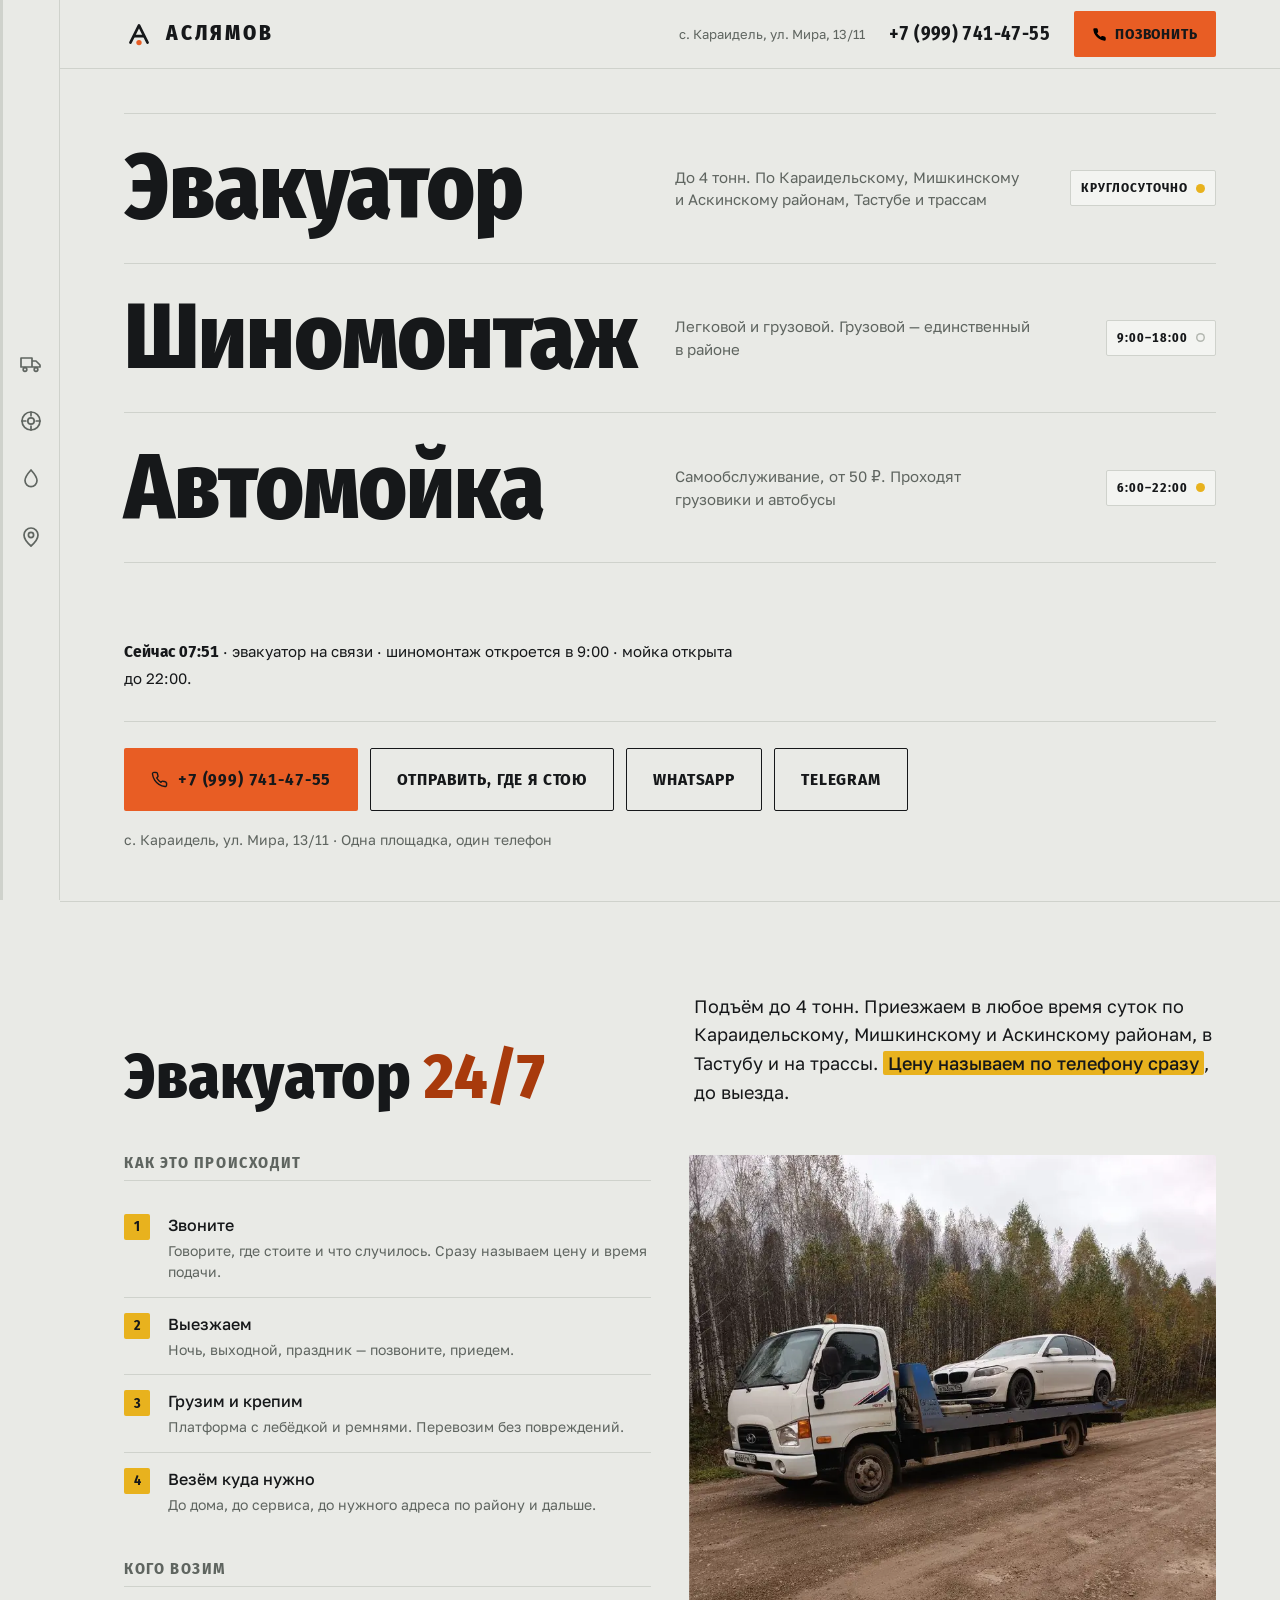
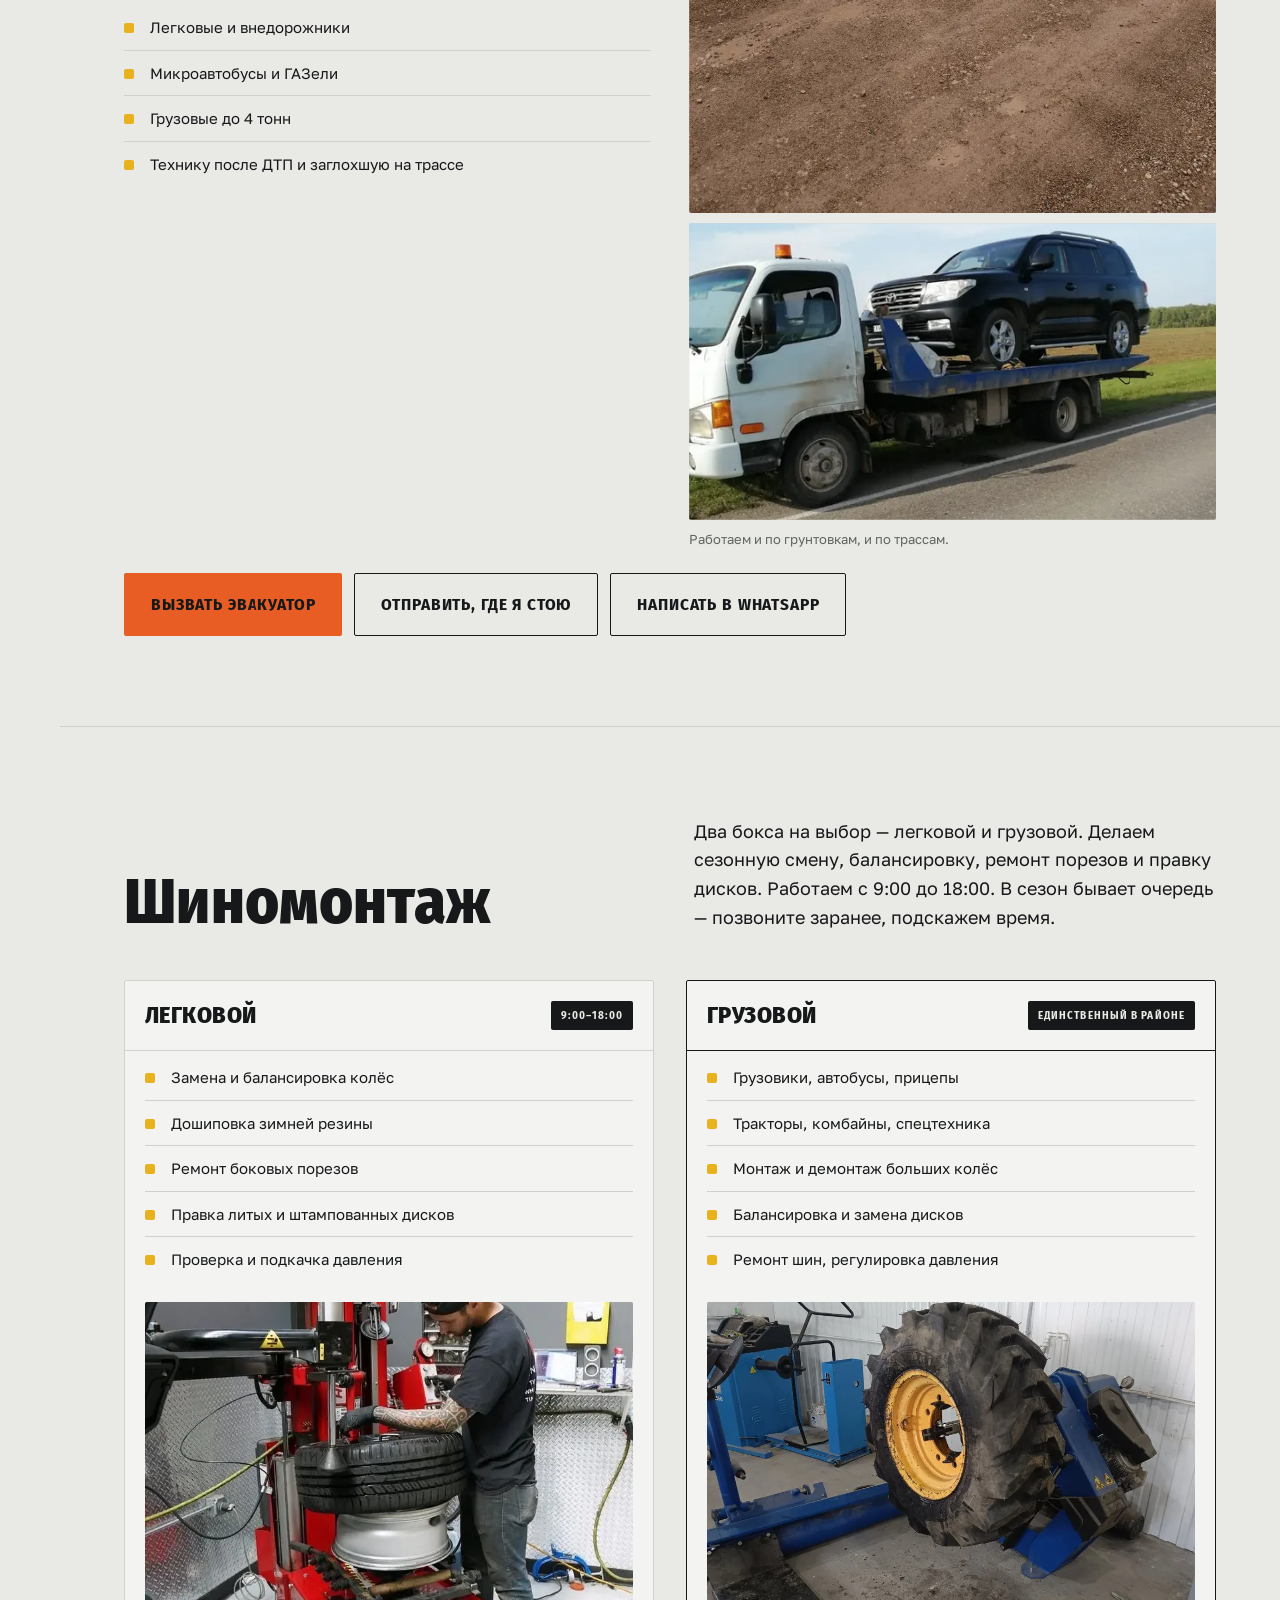
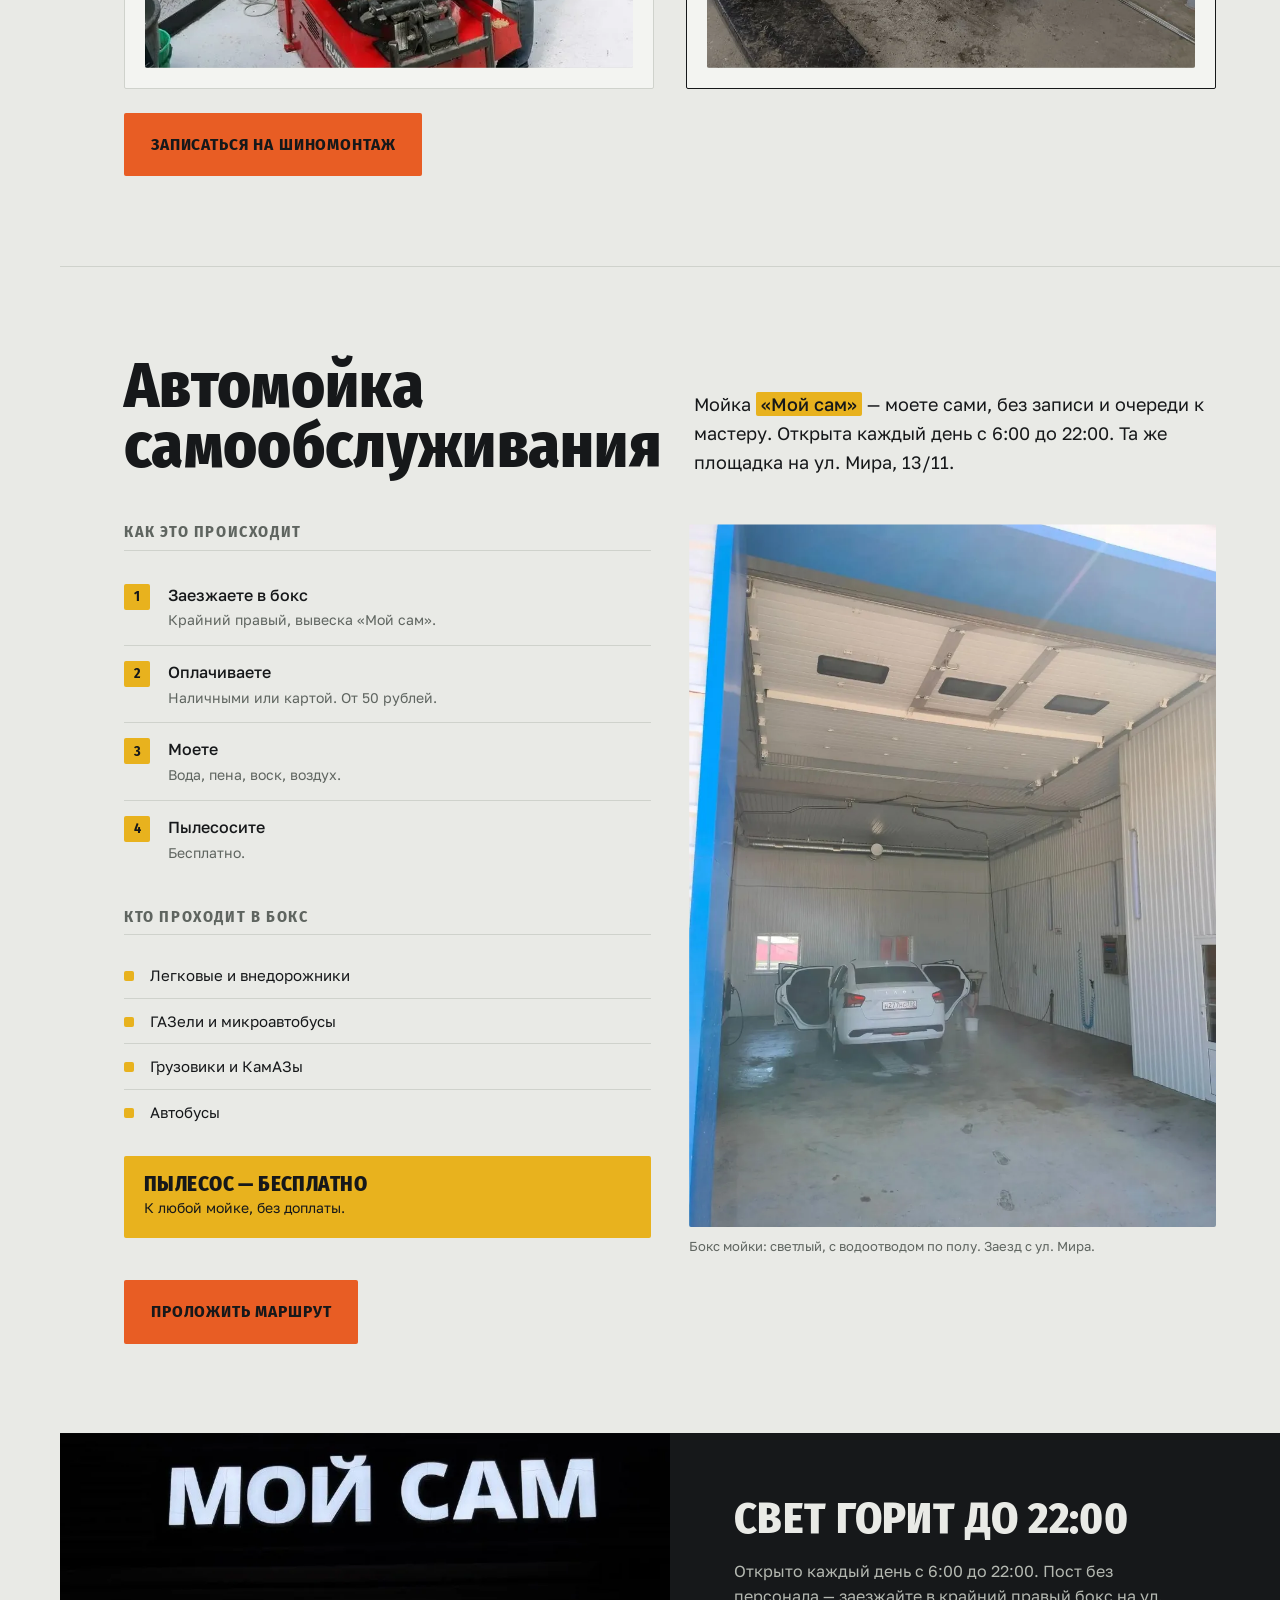
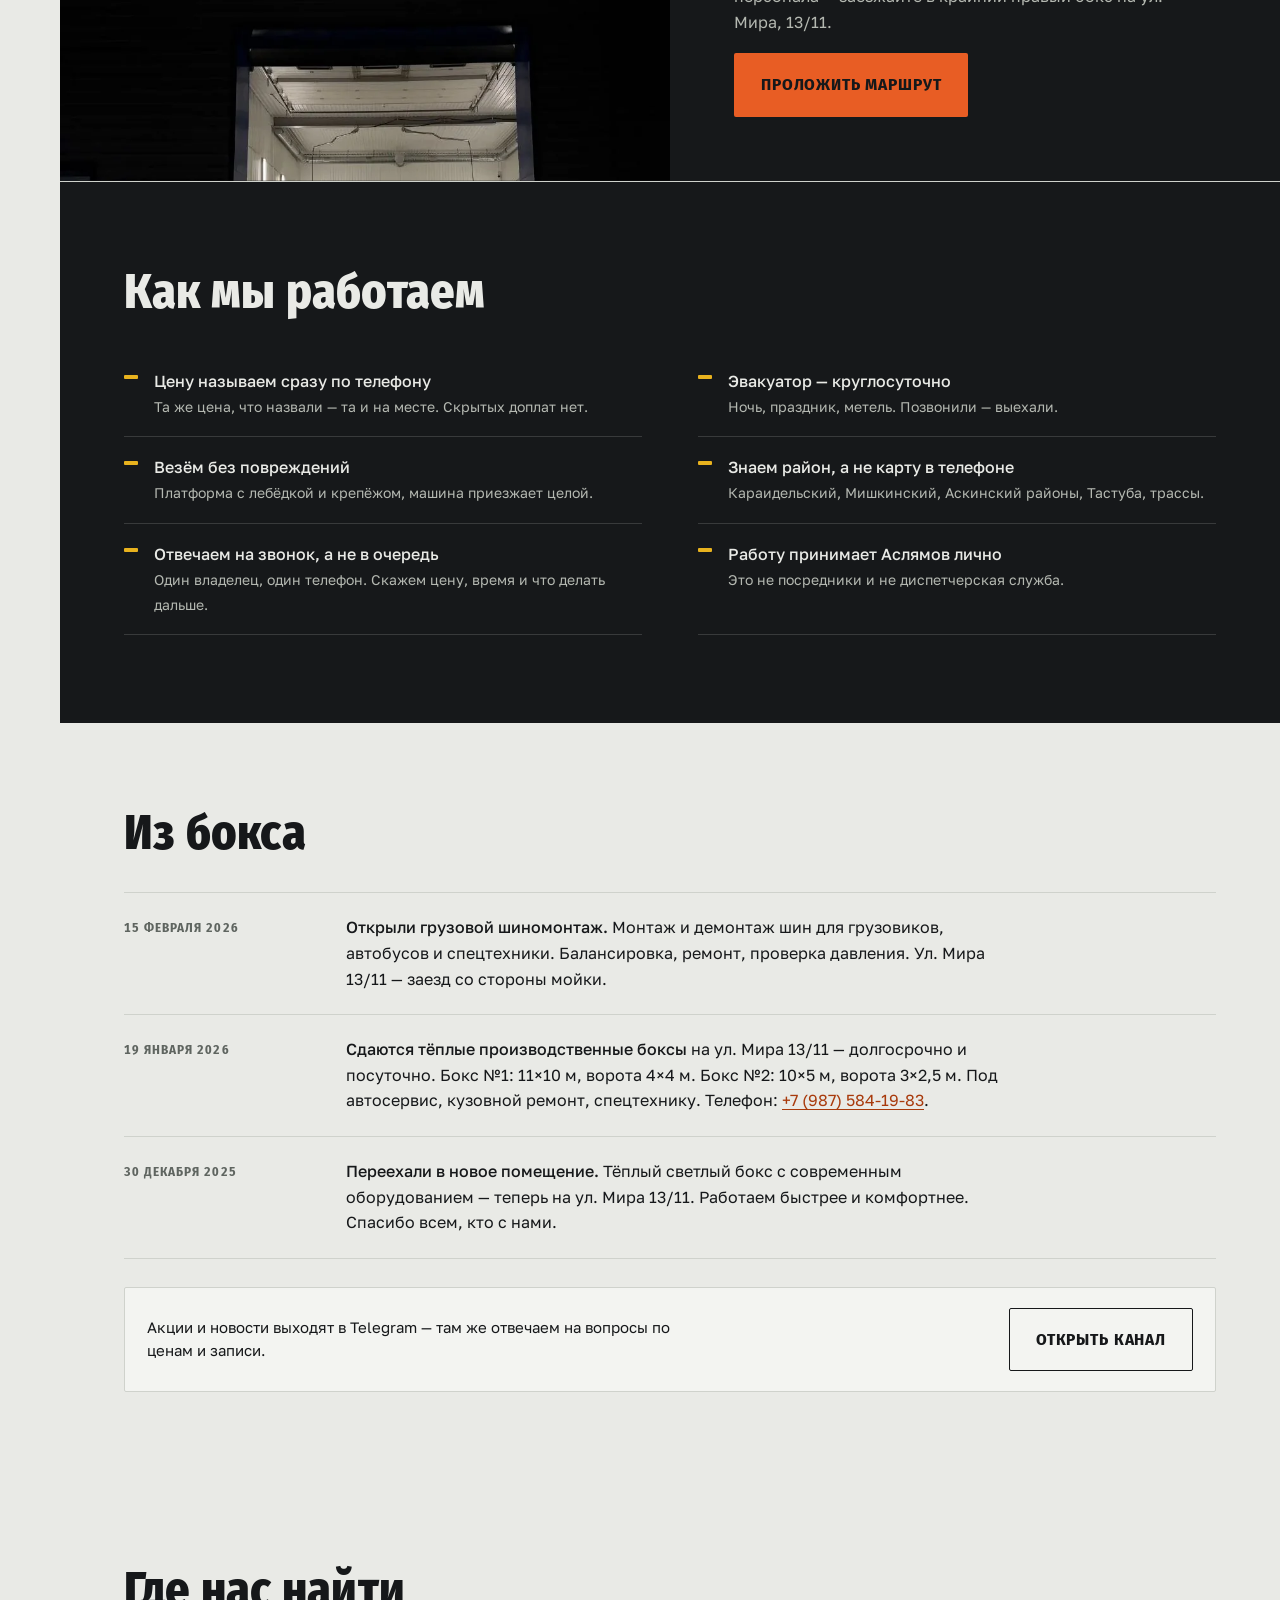
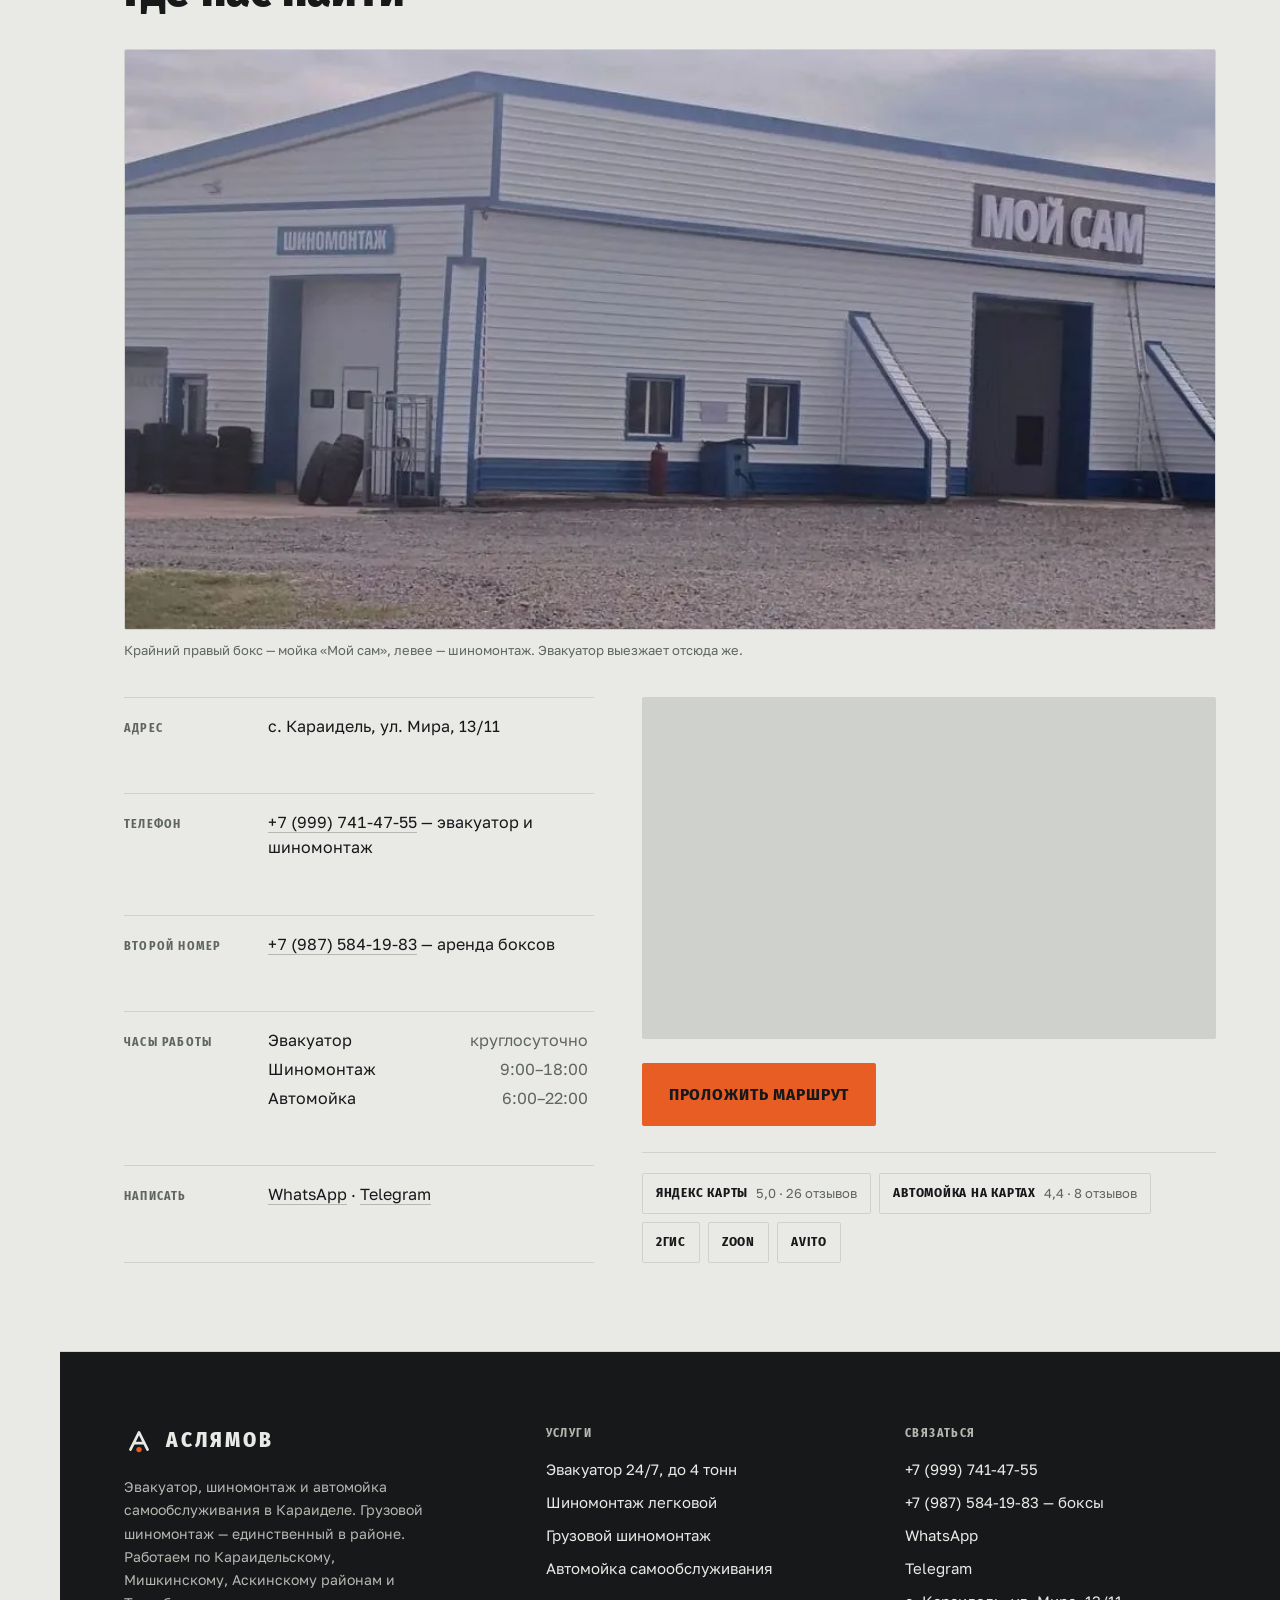
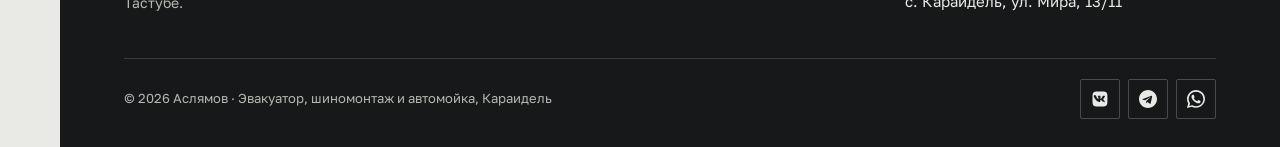
==== commit a583001f: "Кнопка «Отправить, где я стою» в первом экране и в блоке эвакуатора Клиентский код без зависимостей," ====
--- a/index.html
+++ b/index.html
@@ -30,6 +30,10 @@
 
 <style>
 *, *::before, *::after { box-sizing: border-box; margin: 0; padding: 0; }
+
+/* Атрибут hidden должен побеждать любой авторский display:
+   без этого .geo-send { display: flex } перебивает браузерное [hidden] */
+[hidden] { display: none !important; }
 
 :root {
   --pobelka:   #E9EAE6;
@@ -183,7 +187,10 @@
   grid-template-rows: repeat(3, auto);
   column-gap: 0;
 }
+/* display: contents убирает коробку, но размер задаём на самом h1:
+   слова его наследуют, и заголовок не остаётся с браузерным кеглем */
 .gate-h1, .gate-meta { display: contents; }
+.gate-h1 { font-size: clamp(2.35rem, 7.2vw, 6rem); }
 
 .gate-word, .gate-note, .plate-cell {
   display: flex; align-items: center;
@@ -192,7 +199,7 @@
 }
 .gate-word {
   font-family: var(--mark); font-weight: 800;
-  font-size: clamp(2.35rem, 7.2vw, 6rem);
+  font-size: inherit;
   line-height: 0.95; letter-spacing: -0.012em;
   padding-right: clamp(20px, 3vw, 48px);
 }
@@ -286,15 +293,31 @@
    кнопки обязаны быть видны сразу, а не наполовину спрятаны под ней. */
 @media (max-width: 899px) {
   .gate-in { min-height: 0; padding-top: 18px; padding-bottom: 22px; }
-  .gate-word, .gate-note, .plate-cell { padding-top: 12px; padding-bottom: 12px; }
+  .gate-word, .gate-note, .plate-cell { padding-top: 9px; padding-bottom: 9px; }
   .gate-word { padding-bottom: 4px; }
   .gate-note { padding-top: 0; }
   .gate-now { padding-top: 20px; }
-  .gate-foot { margin-top: 14px; padding-top: 14px; gap: 14px; }
+  .gate-foot { margin-top: 10px; padding-top: 10px; gap: 12px; }
   .gate-place span { display: none; }
-  /* звонок на телефоне дублировать не нужно: он всегда под рукой в нижней панели */
-  .gate-actions .btn--gruz { display: none; }
-}
+  /* Звонок на телефоне дублировать не нужно: он всегда под рукой в нижней панели.
+     Только прямой потомок — иначе правило спрячет и кнопку SMS в блоке геолокации. */
+  .gate-actions > .btn--gruz { display: none; }
+}
+
+/* ─── ГЕОЛОКАЦИЯ: «отправить, где я стою» ─────────────── */
+/* Без JS смысла в блоке нет: координаты взять неоткуда */
+.geo { display: none; gap: 12px; }
+.js .geo { display: grid; }
+/* Свёрнутый блок стоит в общем ряду кнопок и высоты не добавляет.
+   На всю ширину разворачивается только после определения места. */
+.gate-actions .geo.is-open, .find-actions .geo.is-open { flex: 1 1 100%; }
+.geo-out { font-size: 15px; line-height: 1.5; color: var(--rezina); max-width: 60ch; }
+.geo-send { display: flex; flex-wrap: wrap; gap: 12px; }
+/* Кнопка — это <button>, а не <a>: нужен курсор и сброс системного фона.
+   Кегль и капс берём из .btn, поэтому без шортката font — он бы их сбросил. */
+button.btn { cursor: pointer; background: transparent; font-family: var(--mark); font-weight: 700; }
+button.btn--gruz { background: var(--gruz); }
+button.btn:disabled { opacity: 0.6; cursor: default; }
 
 .btn {
   display: inline-flex; align-items: center; justify-content: center; gap: 10px;
@@ -632,6 +655,15 @@
           <svg width="17" height="17" viewBox="0 0 24 24"><path d="M22 16.9v3a2 2 0 0 1-2.2 2 19.8 19.8 0 0 1-8.6-3.1 19.5 19.5 0 0 1-6-6A19.8 19.8 0 0 1 2.1 4.2 2 2 0 0 1 4.1 2h3a2 2 0 0 1 2 1.7c.1 1 .4 1.9.7 2.8a2 2 0 0 1-.5 2.1L8.1 9.9a16 16 0 0 0 6 6l1-1a2 2 0 0 1 2.1-.4c.9.3 1.8.6 2.8.7a2 2 0 0 1 1.7 2z"/></svg>
           +7 (999) 741-47-55
         </a>
+        <div class="geo">
+          <button class="btn btn--line" type="button" data-geo-btn>Отправить, где я стою</button>
+          <p class="geo-out" data-geo-out role="status" hidden></p>
+          <div class="geo-send" data-geo-send hidden>
+            <a class="btn btn--gruz" data-geo-sms>Отправить SMS</a>
+            <a class="btn btn--line" data-geo-wa target="_blank" rel="noopener">В WhatsApp</a>
+          </div>
+        </div>
+
         <a class="btn btn--line" href="https://wa.me/79997414755" target="_blank" rel="noopener">WhatsApp</a>
         <a class="btn btn--line" href="https://t.me/evakuator_karaidel" target="_blank" rel="noopener">Telegram</a>
       </div>
@@ -685,6 +717,16 @@
 
     <div class="find-actions">
       <a class="btn btn--gruz" href="tel:+79997414755">Вызвать эвакуатор</a>
+
+      <div class="geo">
+        <button class="btn btn--line" type="button" data-geo-btn>Отправить, где я стою</button>
+        <p class="geo-out" data-geo-out role="status" hidden></p>
+        <div class="geo-send" data-geo-send hidden>
+          <a class="btn btn--gruz" data-geo-sms>Отправить SMS</a>
+          <a class="btn btn--line" data-geo-wa target="_blank" rel="noopener">В WhatsApp</a>
+        </div>
+      </div>
+
       <a class="btn btn--line" href="https://wa.me/79997414755" target="_blank" rel="noopener">Написать в WhatsApp</a>
     </div>
   </div>
@@ -1147,6 +1189,85 @@
   } else {
     [].forEach.call(imgs, show);
   }
+})();
+</script>
+
+<!-- ═══ ГЕОЛОКАЦИЯ: «ОТПРАВИТЬ, ГДЕ Я СТОЮ» ═══ -->
+<script>
+(function () {
+  'use strict';
+
+  var TEL = '+79997414755';
+  var YM_ID = 105880355;
+
+  function goal(name) { if (window.ym) { window.ym(YM_ID, 'reachGoal', name); } }
+
+  function geoInit(root) {
+    var btn  = root.querySelector('[data-geo-btn]');
+    var out  = root.querySelector('[data-geo-out]');
+    var send = root.querySelector('[data-geo-send]');
+    var sms  = root.querySelector('[data-geo-sms]');
+    var wa   = root.querySelector('[data-geo-wa]');
+    if (!btn) return;
+
+    /* Без геолокации кнопка только мешает: координаты взять неоткуда */
+    if (!('geolocation' in navigator)) { btn.hidden = true; return; }
+
+    function say(text) {
+      root.className += ' is-open';   /* разворачиваем блок на всю ширину ряда */
+      if (!out) return;
+      out.hidden = false;
+      out.textContent = text;
+    }
+
+    btn.addEventListener('click', function () {
+      btn.disabled = true;
+      say('Определяем место…');
+
+      navigator.geolocation.getCurrentPosition(function (pos) {
+        var lat = pos.coords.latitude.toFixed(6);
+        var lon = pos.coords.longitude.toFixed(6);
+        var acc = Math.round(pos.coords.accuracy);
+        /* В ссылке Яндекса порядок обратный привычному: сначала долгота */
+        var url = 'https://yandex.ru/maps/?pt=' + lon + ',' + lat + '&z=16&l=map';
+        var msg = 'Нужен эвакуатор. Я здесь: ' + url +
+                  ' (' + lat + ', ' + lon + ', точность ' + acc + ' м)';
+
+        /* iOS не разбирает «?» в sms-ссылке и понимает только «&body=» */
+        var isIOS = /iPad|iPhone|iPod/.test(navigator.userAgent) ||
+                    (navigator.platform === 'MacIntel' && navigator.maxTouchPoints > 1);
+        if (sms) sms.href = 'sms:' + TEL + (isIOS ? '&body=' : '?&body=') + encodeURIComponent(msg);
+        if (wa)  wa.href  = 'https://wa.me/' + TEL.slice(1) + '?text=' + encodeURIComponent(msg);
+
+        say('Место определено: ' + lat + ', ' + lon + ' (±' + acc + ' м). ' +
+            (acc > 300 ? 'Точность низкая — выйдите из машины и нажмите ещё раз. ' : '') +
+            'Отправьте сообщение или продиктуйте координаты по телефону.');
+
+        if (send) send.hidden = false;
+        btn.disabled = false;
+        btn.textContent = 'Определить ещё раз';
+        /* Результат появляется ниже кнопки и на телефоне уходит за экран —
+           показываем его сами, иначе человек нажмёт и ничего не увидит. */
+        if (out && out.scrollIntoView) {
+          var reduce = window.matchMedia &&
+                       window.matchMedia('(prefers-reduced-motion: reduce)').matches;
+          out.scrollIntoView({ block: 'center', behavior: reduce ? 'auto' : 'smooth' });
+        }
+        goal('geo_ok');
+      }, function (err) {
+        btn.disabled = false;
+        say(err && err.code === 1
+          ? 'Доступ к геолокации запрещён. Разрешите его в настройках браузера или позвоните.'
+          : 'Не получилось определить место. Попробуйте ещё раз или позвоните.');
+        goal('geo_fail');
+      }, { enableHighAccuracy: true, timeout: 20000, maximumAge: 0 });
+    });
+
+    if (sms) sms.addEventListener('click', function () { goal('geo_sms'); });
+    if (wa)  wa.addEventListener('click',  function () { goal('geo_wa'); });
+  }
+
+  [].forEach.call(document.querySelectorAll('.geo'), geoInit);
 })();
 </script>
 
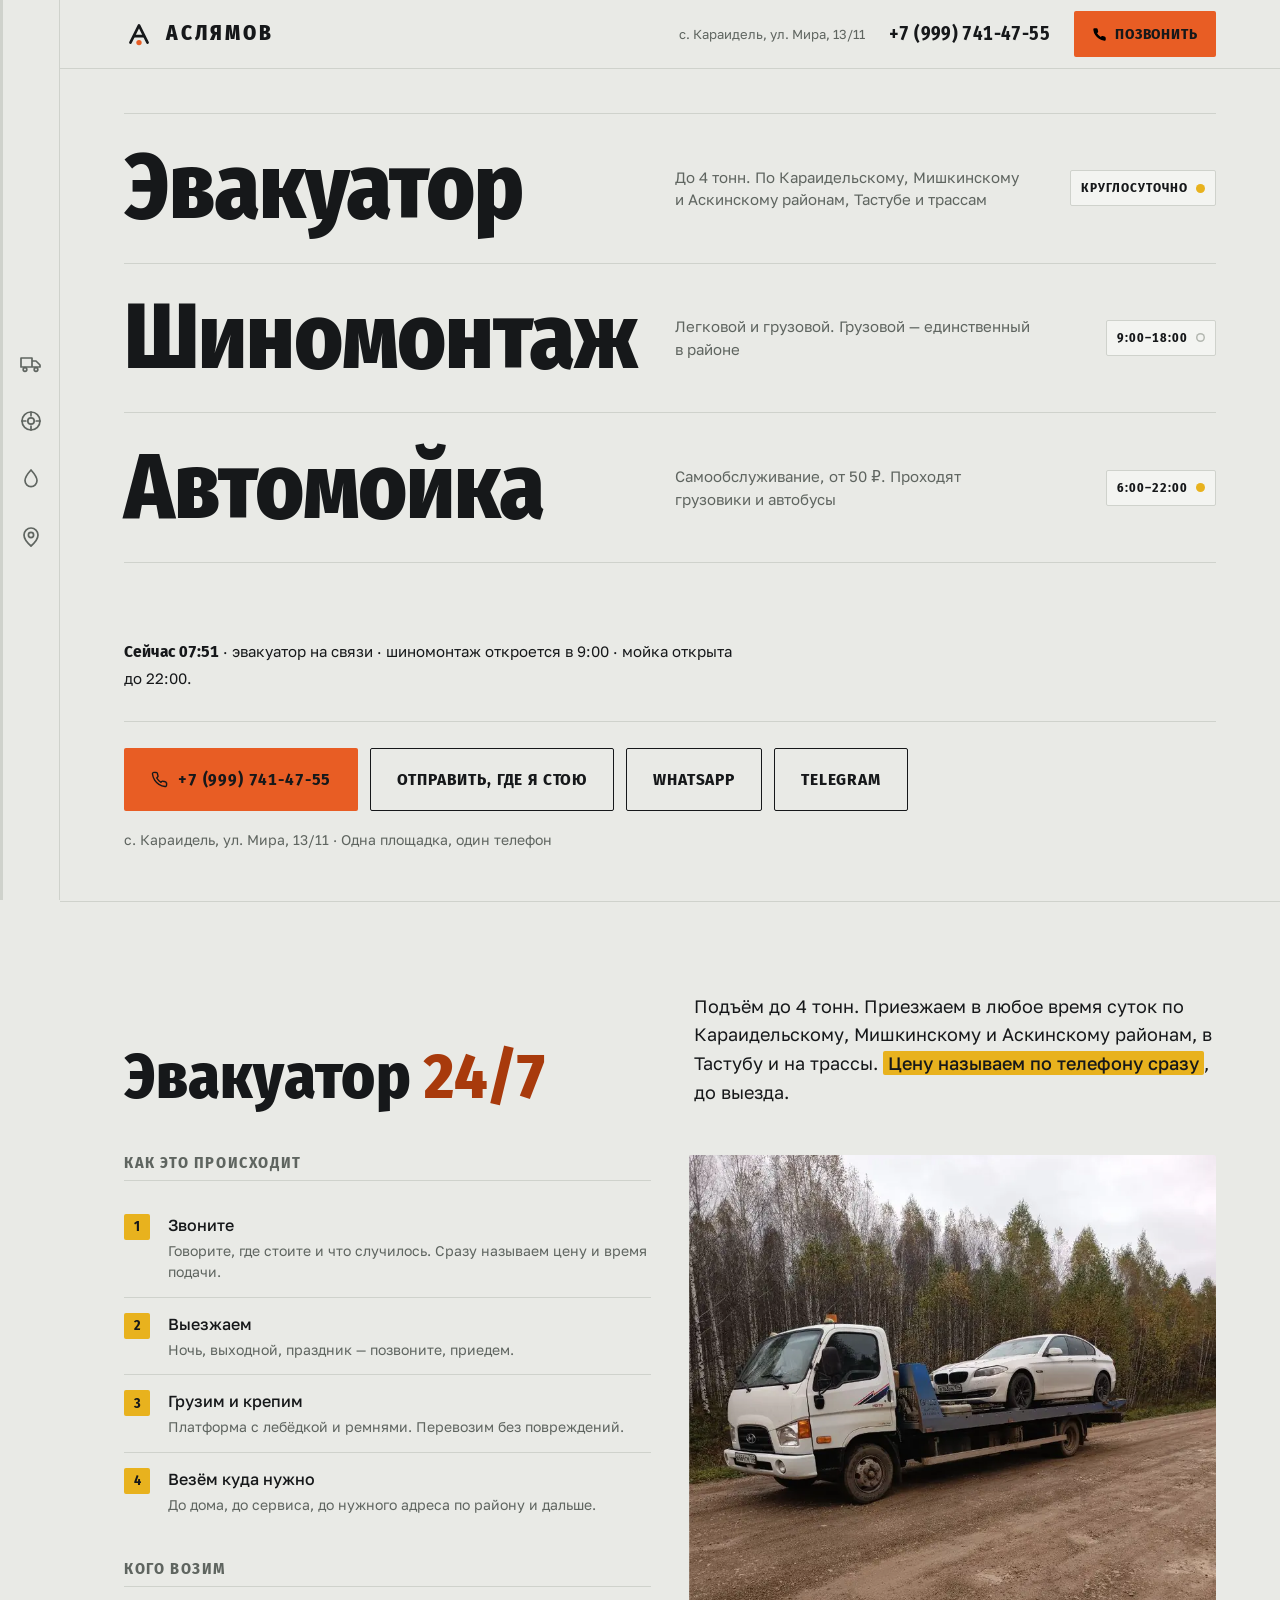
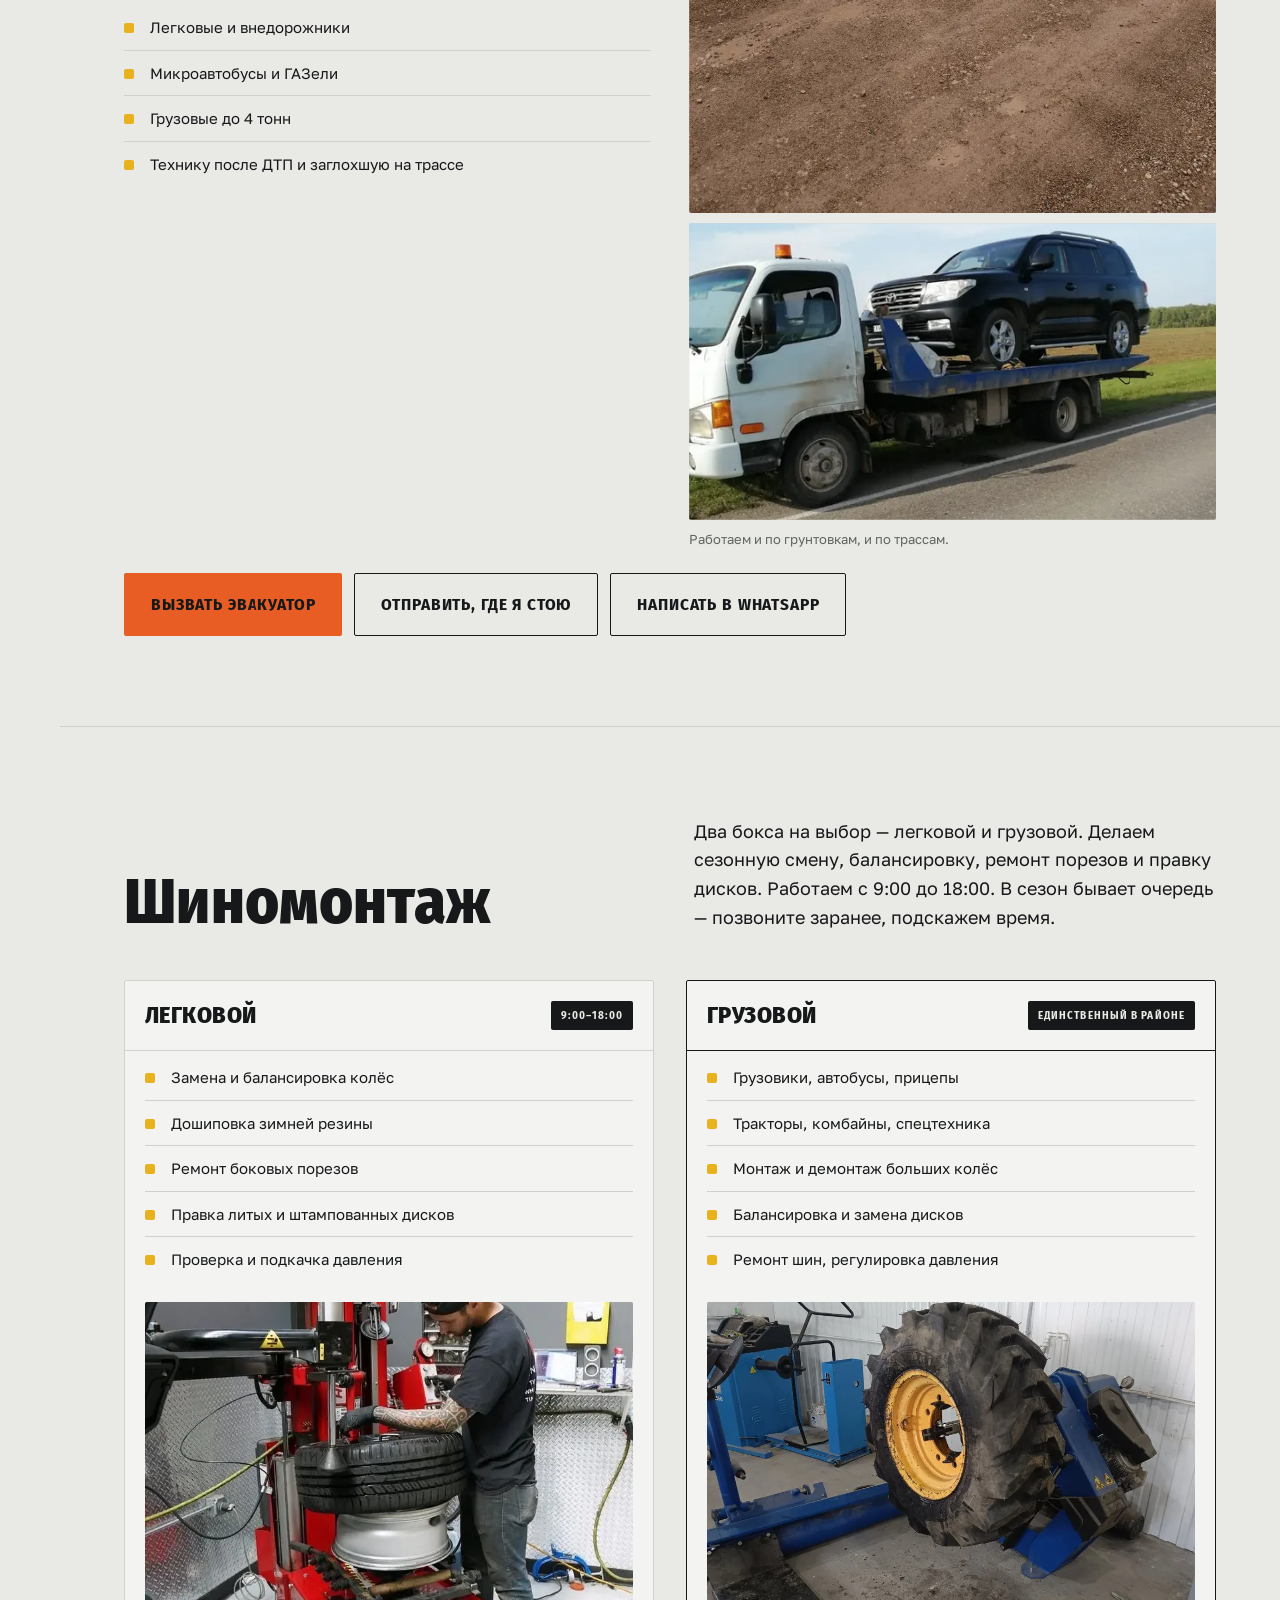
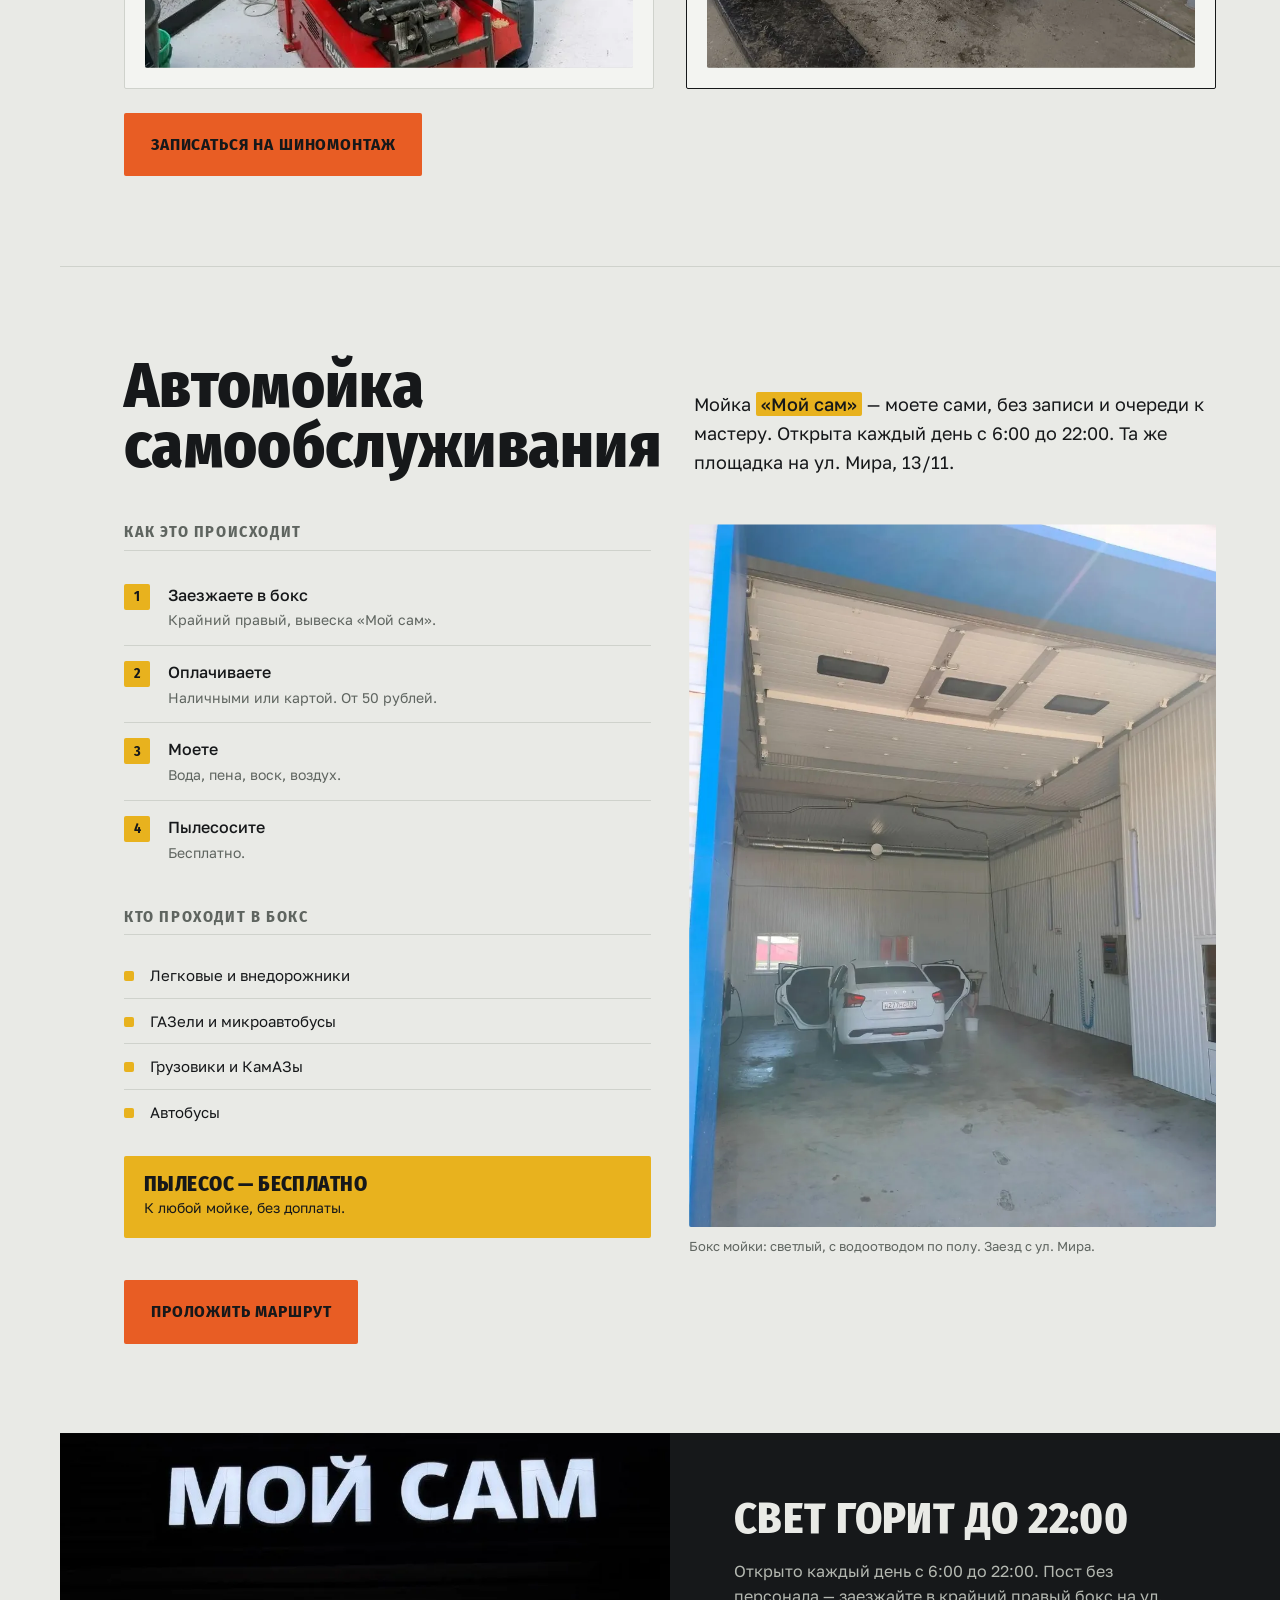
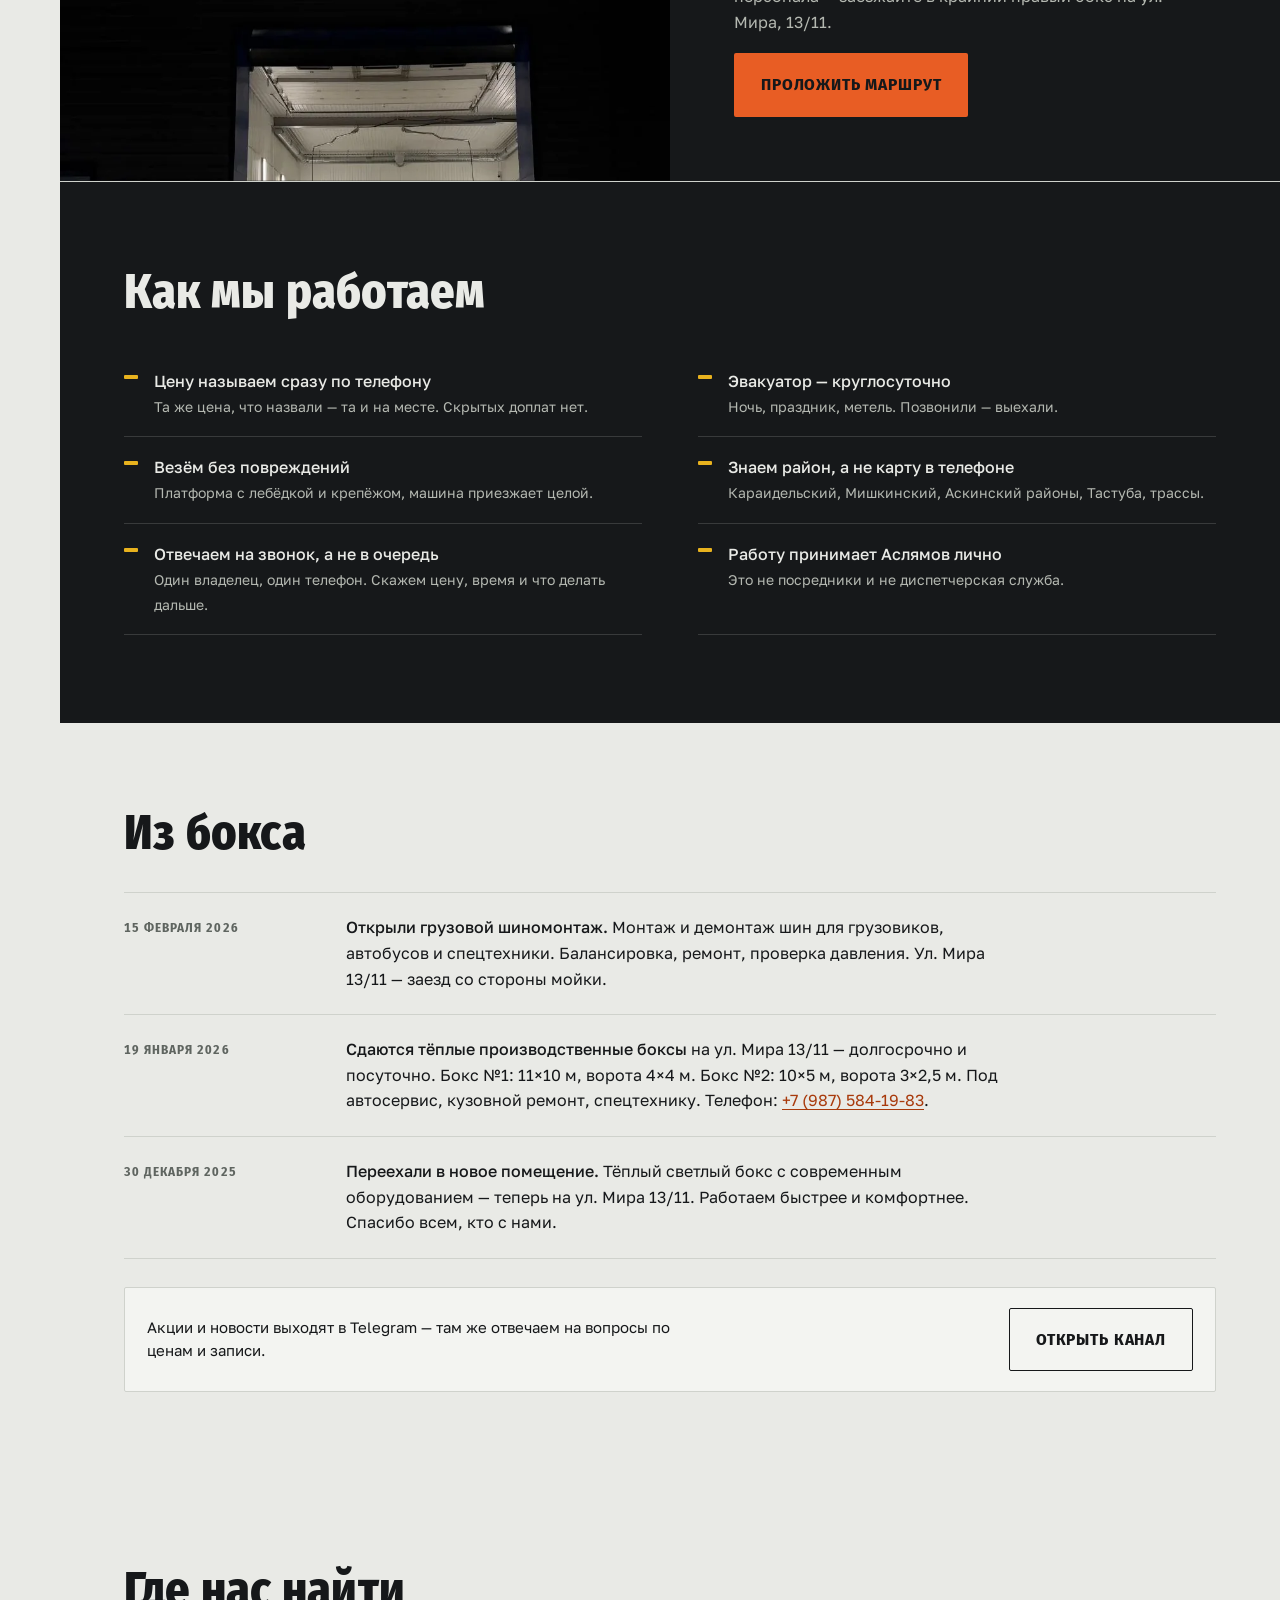
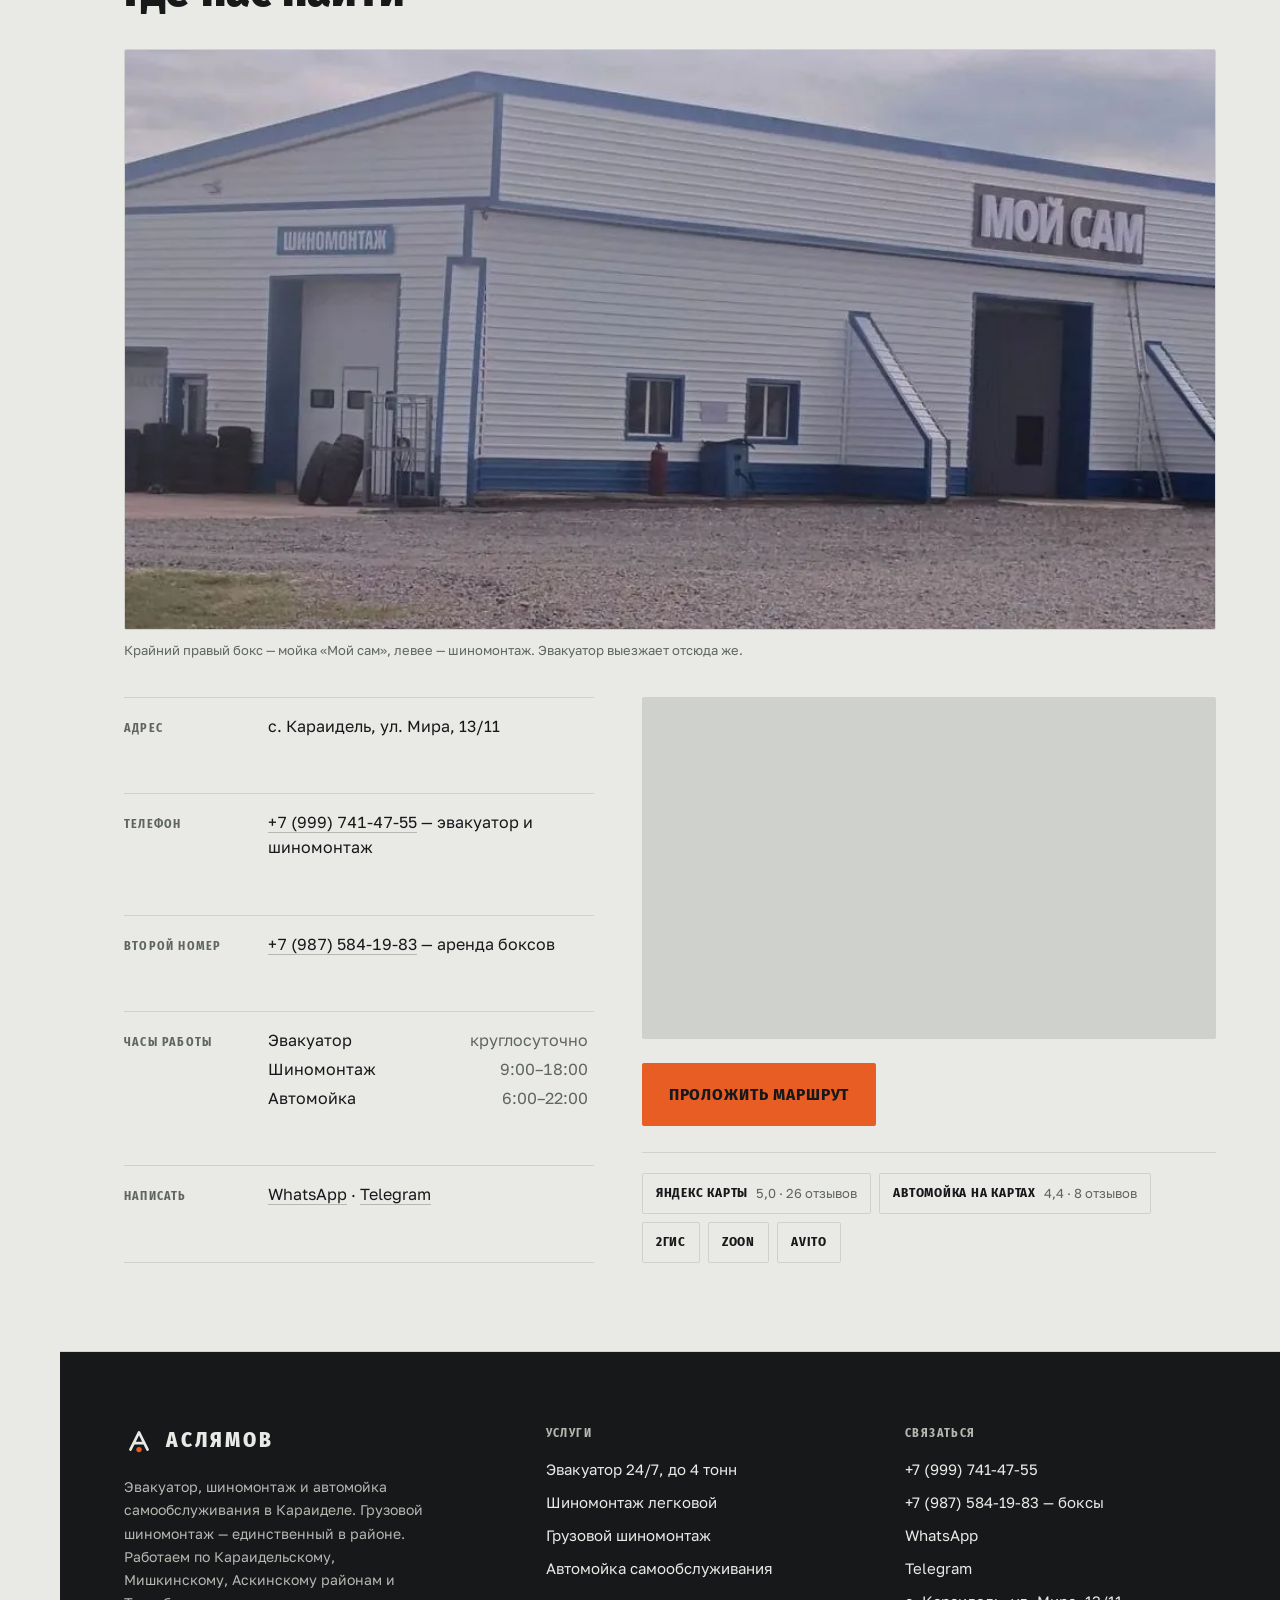
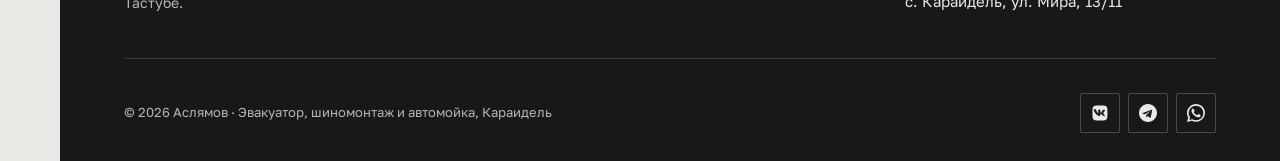
==== commit 97ce4737: "Кнопка установки приложения переехала в подвал В подвале появилась кнопка «Установить на телефон» (#" ====
--- a/index.html
+++ b/index.html
@@ -509,17 +509,6 @@
 .platforms a:hover { border-color: var(--rezina); }
 .platforms .star { color: var(--stal); font-family: var(--text); font-weight: 400; letter-spacing: 0; text-transform: none; }
 
-/* Установка приложения на телефон */
-.install { margin-top: 18px; padding-top: 18px; border-top: var(--rule); }
-.install-hint {
-  margin-top: 14px; padding: 18px 20px; border: 1px solid var(--beton); border-radius: 2px;
-  background: var(--pobelka-2); font-size: 14px; line-height: 1.6; max-width: 56ch;
-}
-.install-hint p + p, .install-hint ol + p { margin-top: 12px; }
-.install-hint b { font-weight: 500; }
-.install-hint ol { margin: 10px 0 0; padding-left: 20px; display: grid; gap: 8px; }
-.install-hint li { padding-left: 4px; }
-
 /* ─── ПОДВАЛ ────────────────────────────────────────── */
 .foot { background: var(--rezina); color: var(--pobelka); }
 .foot-in { max-width: 1280px; margin: 0 auto; padding: clamp(40px, 6vw, 72px) var(--pad) 28px; }
@@ -540,6 +529,12 @@
   display: flex; flex-wrap: wrap; gap: 14px; justify-content: space-between; align-items: center;
   font-size: 13px; color: var(--beton-2);
 }
+/* Установка приложения: в тёмном подвале рамка и текст — по побелке */
+.foot-pwa { flex: 1 1 100%; }
+.foot-pwa .btn--line { border-color: var(--pobelka); color: var(--pobelka); }
+.foot-pwa .btn--line:hover { background: var(--pobelka); color: var(--rezina); }
+#pwaIos { margin-top: 12px; font-size: 13px; line-height: 1.55; color: var(--beton-2); max-width: 56ch; }
+
 .foot-socials { display: flex; gap: 8px; }
 .foot-socials a {
   width: 40px; height: 40px; border: 1px solid rgba(233,234,230,0.24); border-radius: 2px;
@@ -965,20 +960,6 @@
           <a href="https://www.avito.ru/karaidel/predlozheniya_uslug/arenda_i_uslugi_gruzovogo_evakuatora_2260317660" target="_blank" rel="noopener">Avito</a>
         </div>
 
-        <div class="install" id="installBlock" hidden>
-          <button class="btn btn--line" id="installBtn" type="button">Установить приложение</button>
-          <div class="install-hint" id="installHint" hidden>
-            <p><b>Как поставить значок на экран</b></p>
-            <ol>
-              <li>Откройте сайт в обычном браузере — Chrome или Safari. Если вы сейчас в Telegram,
-                  WhatsApp или ВКонтакте, нажмите «⋯» и выберите «Открыть в браузере».</li>
-              <li>Android: меню «⋮» → «Установить приложение» (может называться
-                  «Добавить на главный экран»).<br>iPhone: «Поделиться» → «На экран „Домой“».</li>
-            </ol>
-            <p>Значок встанет рядом с остальными приложениями, а страница будет открываться
-               даже без интернета.</p>
-          </div>
-        </div>
       </div>
     </div>
   </div>
@@ -1026,6 +1007,11 @@
     </div>
 
     <div class="foot-bottom">
+      <div class="foot-pwa">
+        <button class="btn btn--line" type="button" id="pwaBtn" hidden>Установить на телефон</button>
+        <p id="pwaIos" hidden>На iPhone: «Поделиться» → «На экран „Домой“».</p>
+      </div>
+
       <span>© 2026 Аслямов · Эвакуатор, шиномонтаж и автомойка, Караидель</span>
       <div class="foot-socials">
         <a href="https://vk.com/id792775410" target="_blank" rel="noopener" title="ВКонтакте" aria-label="ВКонтакте">
@@ -1239,9 +1225,13 @@
         if (sms) sms.href = 'sms:' + TEL + (isIOS ? '&body=' : '?&body=') + encodeURIComponent(msg);
         if (wa)  wa.href  = 'https://wa.me/' + TEL.slice(1) + '?text=' + encodeURIComponent(msg);
 
-        say('Место определено: ' + lat + ', ' + lon + ' (±' + acc + ' м). ' +
+        /* Сайт не может отправить сообщение сам — он только готовит его.
+           Пишем это прямо, иначе человек нажимает кнопку и ждёт, что уже ушло. */
+        say('Координаты готовы: ' + lat + ', ' + lon + ' (±' + acc + ' м). ' +
             (acc > 300 ? 'Точность низкая — выйдите из машины и нажмите ещё раз. ' : '') +
-            'Отправьте сообщение или продиктуйте координаты по телефону.');
+            'Осталось отправить: выберите SMS или WhatsApp — откроется приложение ' +
+            'с готовым текстом на номер +7 (999) 741-47-55, там нажмите «Отправить». ' +
+            'Или продиктуйте координаты по телефону.');
 
         if (send) send.hidden = false;
         btn.disabled = false;
@@ -1296,60 +1286,52 @@
     });
   }
 
-  var block = document.getElementById('installBlock');
-  var btn = document.getElementById('installBtn');
-  var hint = document.getElementById('installHint');
-  if (!block || !btn) return;
-
-  var standalone =
-    (window.matchMedia && window.matchMedia('(display-mode: standalone)').matches) ||
-    window.navigator.standalone === true;
-  if (standalone) return;   /* уже открыто как приложение — предлагать нечего */
-
   var deferred = null;
+  var pwaBtn = document.getElementById('pwaBtn');
+  var pwaHint = document.getElementById('pwaIos');
+  if (!pwaBtn) return;
 
   window.addEventListener('beforeinstallprompt', function (e) {
     e.preventDefault();
     deferred = e;
-    block.hidden = false;
-    btn.textContent = 'Установить приложение';
+    pwaBtn.hidden = false;
+    pwaBtn.textContent = 'Установить на телефон';
   });
 
-  window.addEventListener('appinstalled', function () {
-    block.hidden = true;
-    deferred = null;
+  pwaBtn.addEventListener('click', function () {
+    if (!deferred) { if (pwaHint) pwaHint.hidden = !pwaHint.hidden; return; }
+    deferred.prompt();
+    deferred.userChoice.then(function (r) {
+      if (window.ym) { window.ym(105880355, 'reachGoal', 'pwa_' + r.outcome); }
+      deferred = null;
+      pwaBtn.hidden = true;
+    });
   });
 
-  var ua = navigator.userAgent;
-  var isIOS = /iPad|iPhone|iPod/.test(ua) ||
+  window.addEventListener('appinstalled', function () { pwaBtn.hidden = true; });
+
+  var standalone = window.navigator.standalone ||
+    (window.matchMedia && window.matchMedia('(display-mode: standalone)').matches);
+  if (standalone) return;   /* уже открыто как приложение — предлагать нечего */
+
+  // iPhone: своя инструкция, установку из кода Apple не разрешает
+  var isIos = /iphone|ipad|ipod/i.test(navigator.userAgent) ||
               (navigator.platform === 'MacIntel' && navigator.maxTouchPoints > 1);
-  var isAndroid = /Android/.test(ua);
-  var isMobile = isIOS || isAndroid || /Mobi/.test(ua);
-
-  /* На телефоне блок показывается всегда, даже если событие установки не пришло.
-     Встроенные браузеры Telegram, WhatsApp и ВКонтакте его не шлют никогда —
-     раньше кнопка в них просто исчезала, и человек не понимал, что делать.
-     Теперь при отсутствии события кнопка раскрывает инструкцию. */
+
+  /* Встроенные браузеры Telegram, WhatsApp и ВКонтакте событие установки
+     не шлют никогда. Раньше кнопка в них просто не появлялась, и человек
+     не понимал, что делать. Поэтому на телефоне показываем её всегда,
+     а по нажатию раскрываем инструкцию. */
+  var isMobile = isIos || /Android/.test(navigator.userAgent) || /Mobi/.test(navigator.userAgent);
   if (isMobile) {
-    block.hidden = false;
-    if (isIOS) {
-      btn.textContent = 'Установить на iPhone';
-    } else {
-      btn.textContent = 'Как установить приложение';
+    pwaBtn.hidden = false;
+    if (pwaHint) {
+      pwaHint.textContent = isIos
+        ? 'На iPhone: «Поделиться» → «На экран „Домой“».'
+        : 'В меню браузера «⋮» выберите «Установить приложение». Если сайт открыт ' +
+          'в Telegram или WhatsApp, сначала нажмите «⋯» → «Открыть в браузере».';
     }
   }
-
-  btn.addEventListener('click', function () {
-    if (deferred) {
-      deferred.prompt();
-      deferred.userChoice.then(function () {
-        deferred = null;
-        block.hidden = true;
-      });
-      return;
-    }
-    if (hint) hint.hidden = !hint.hidden;
-  });
 })();
 </script>
 
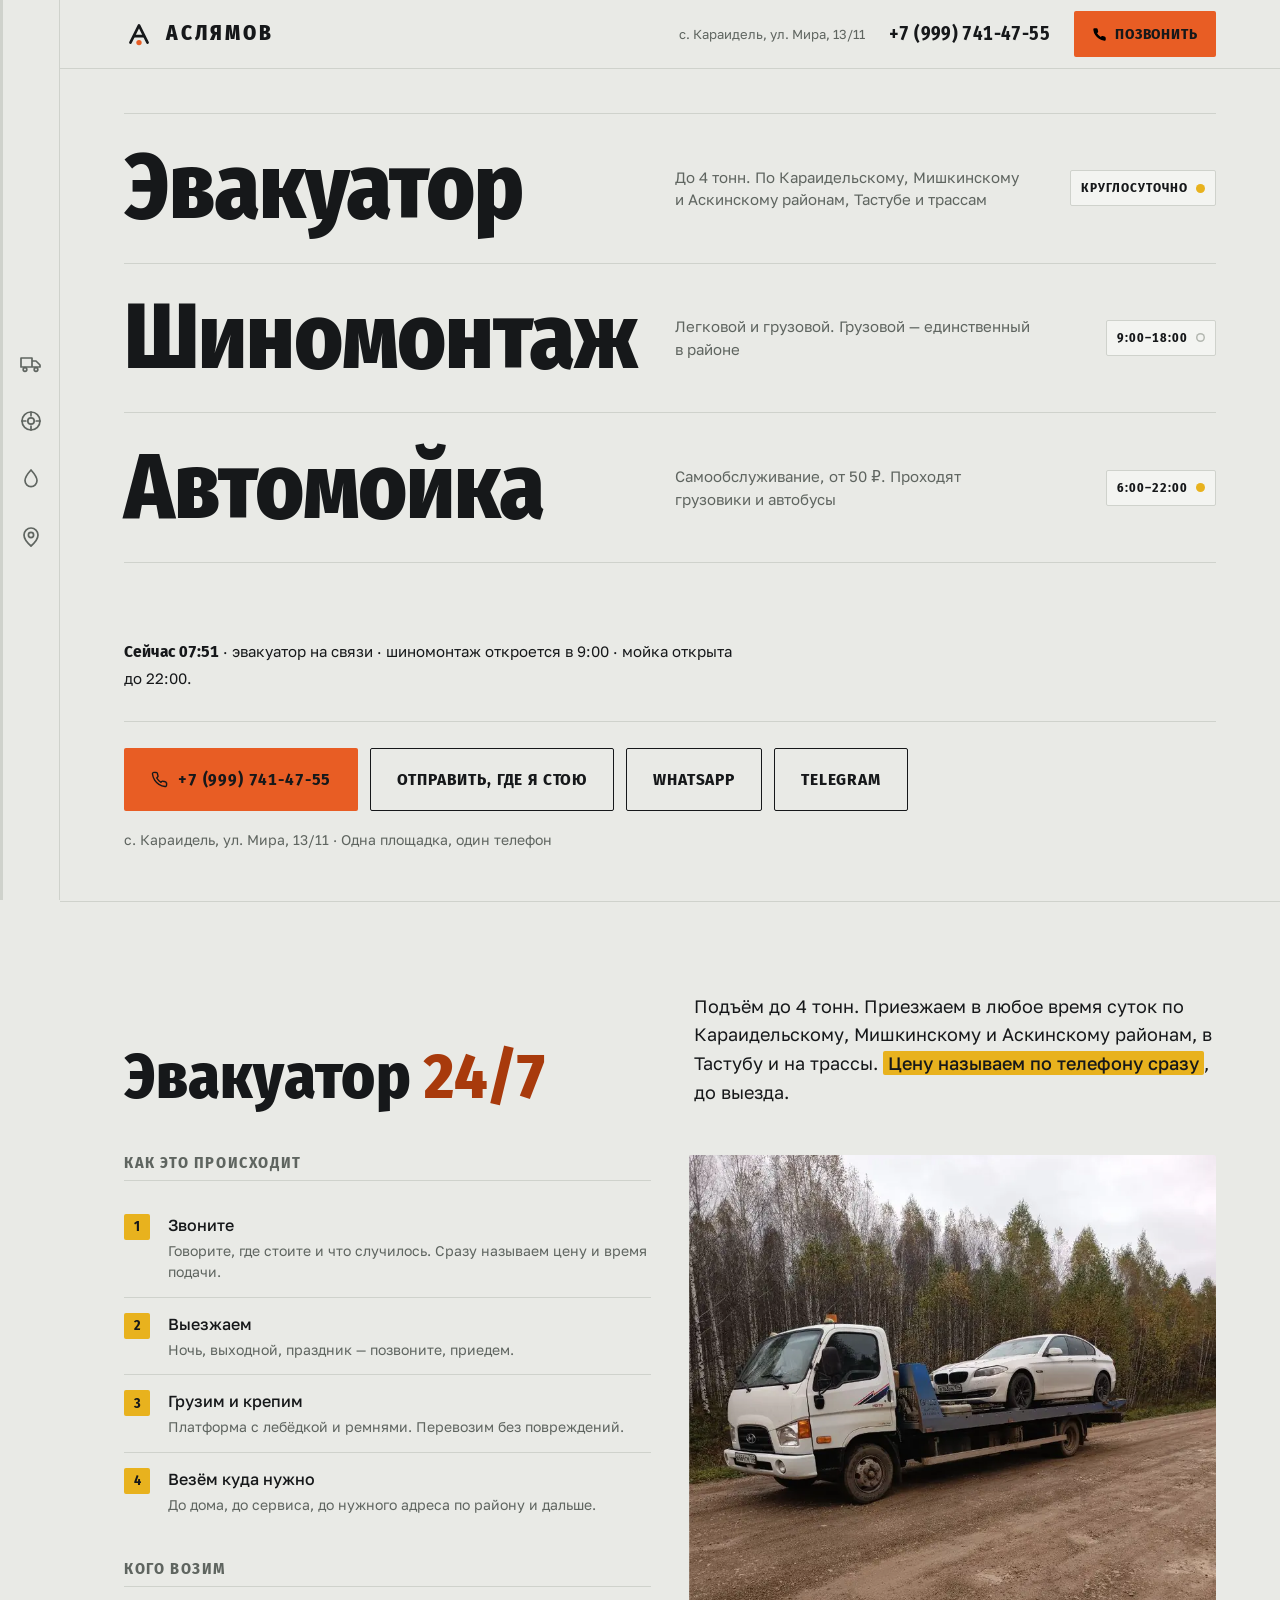
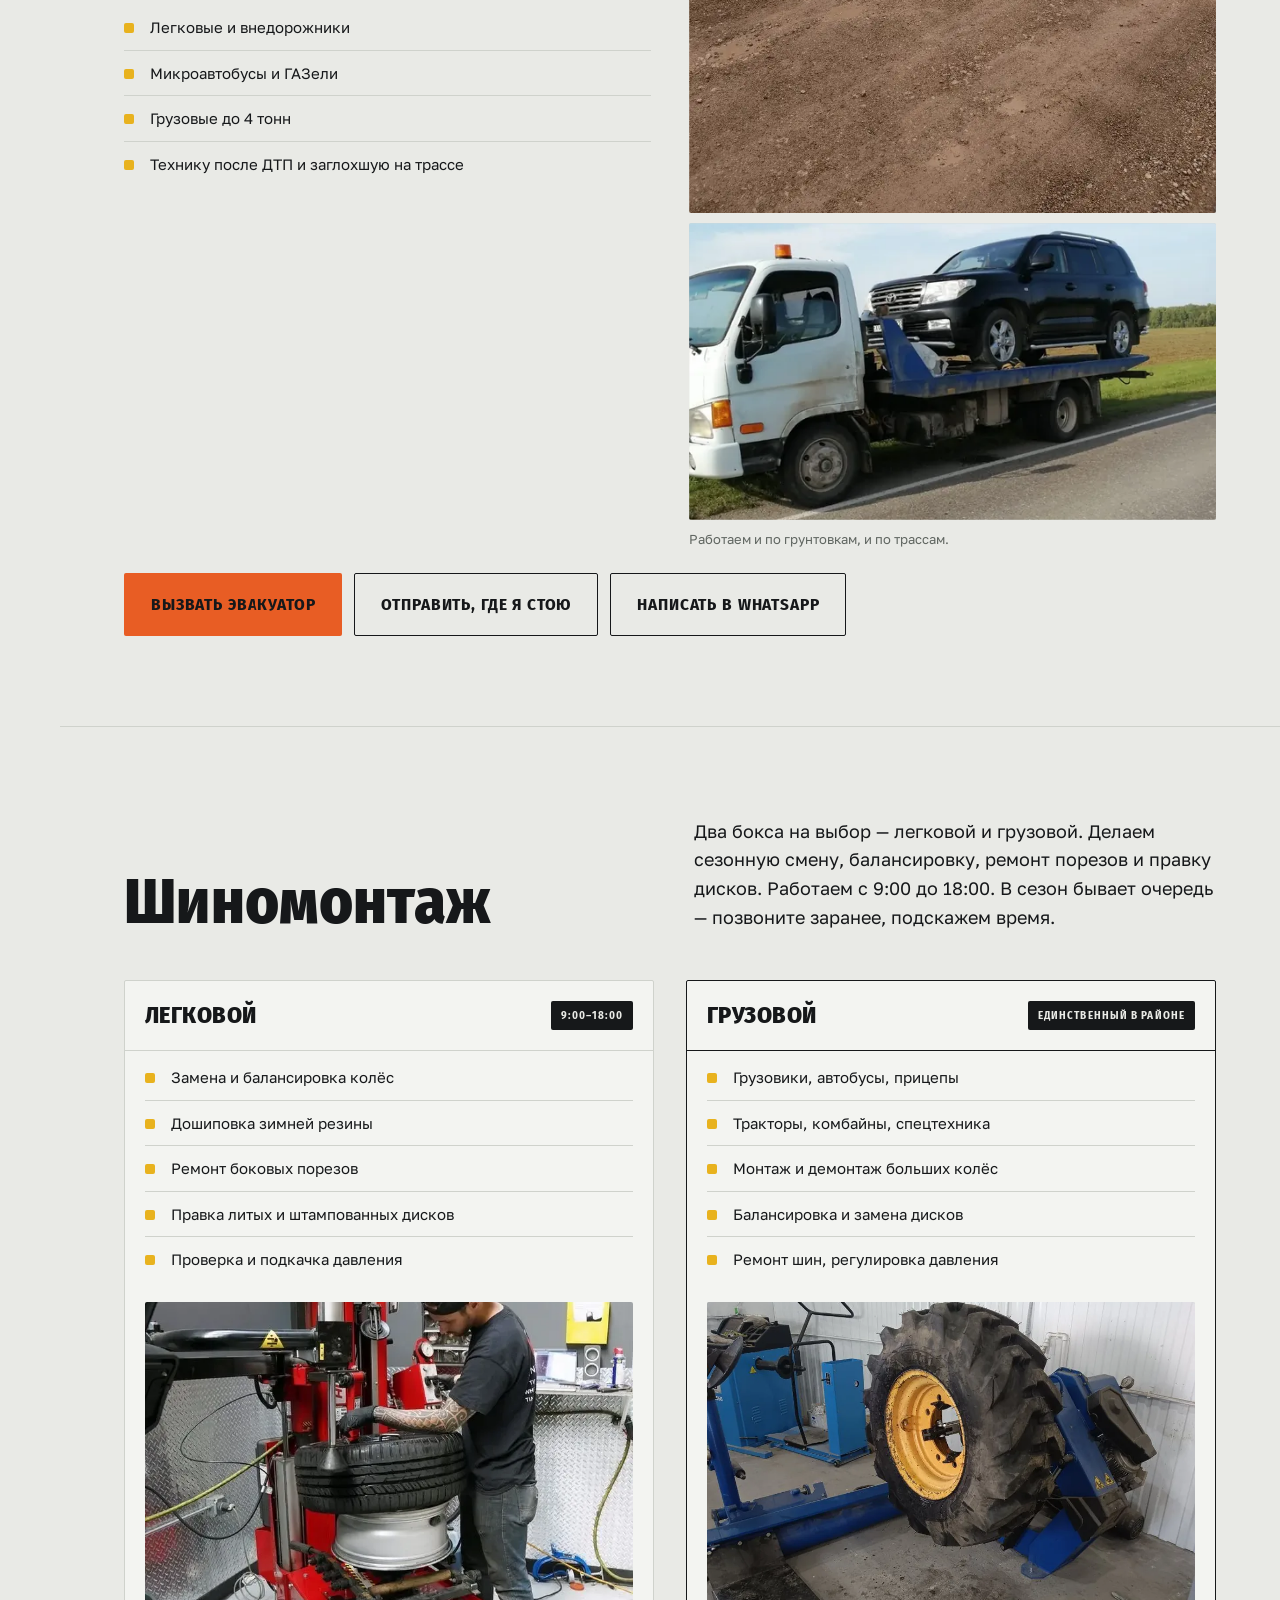
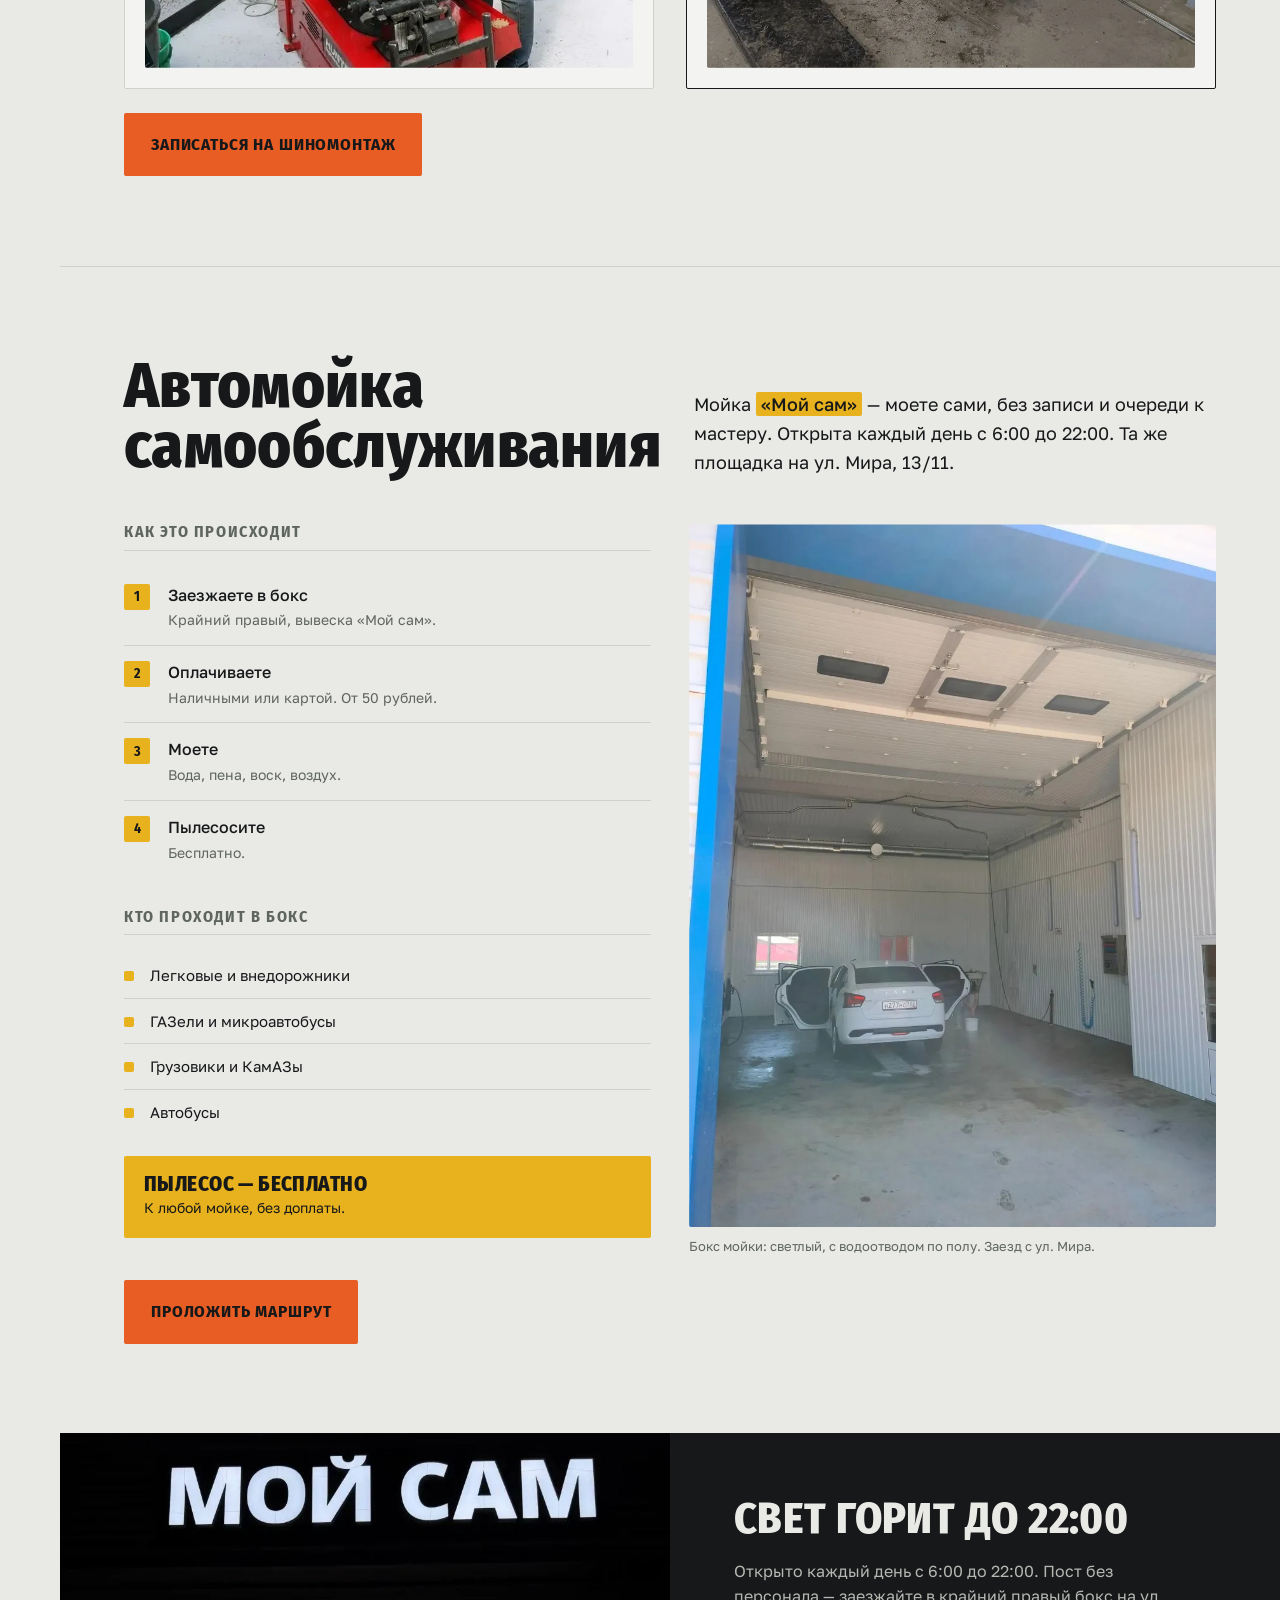
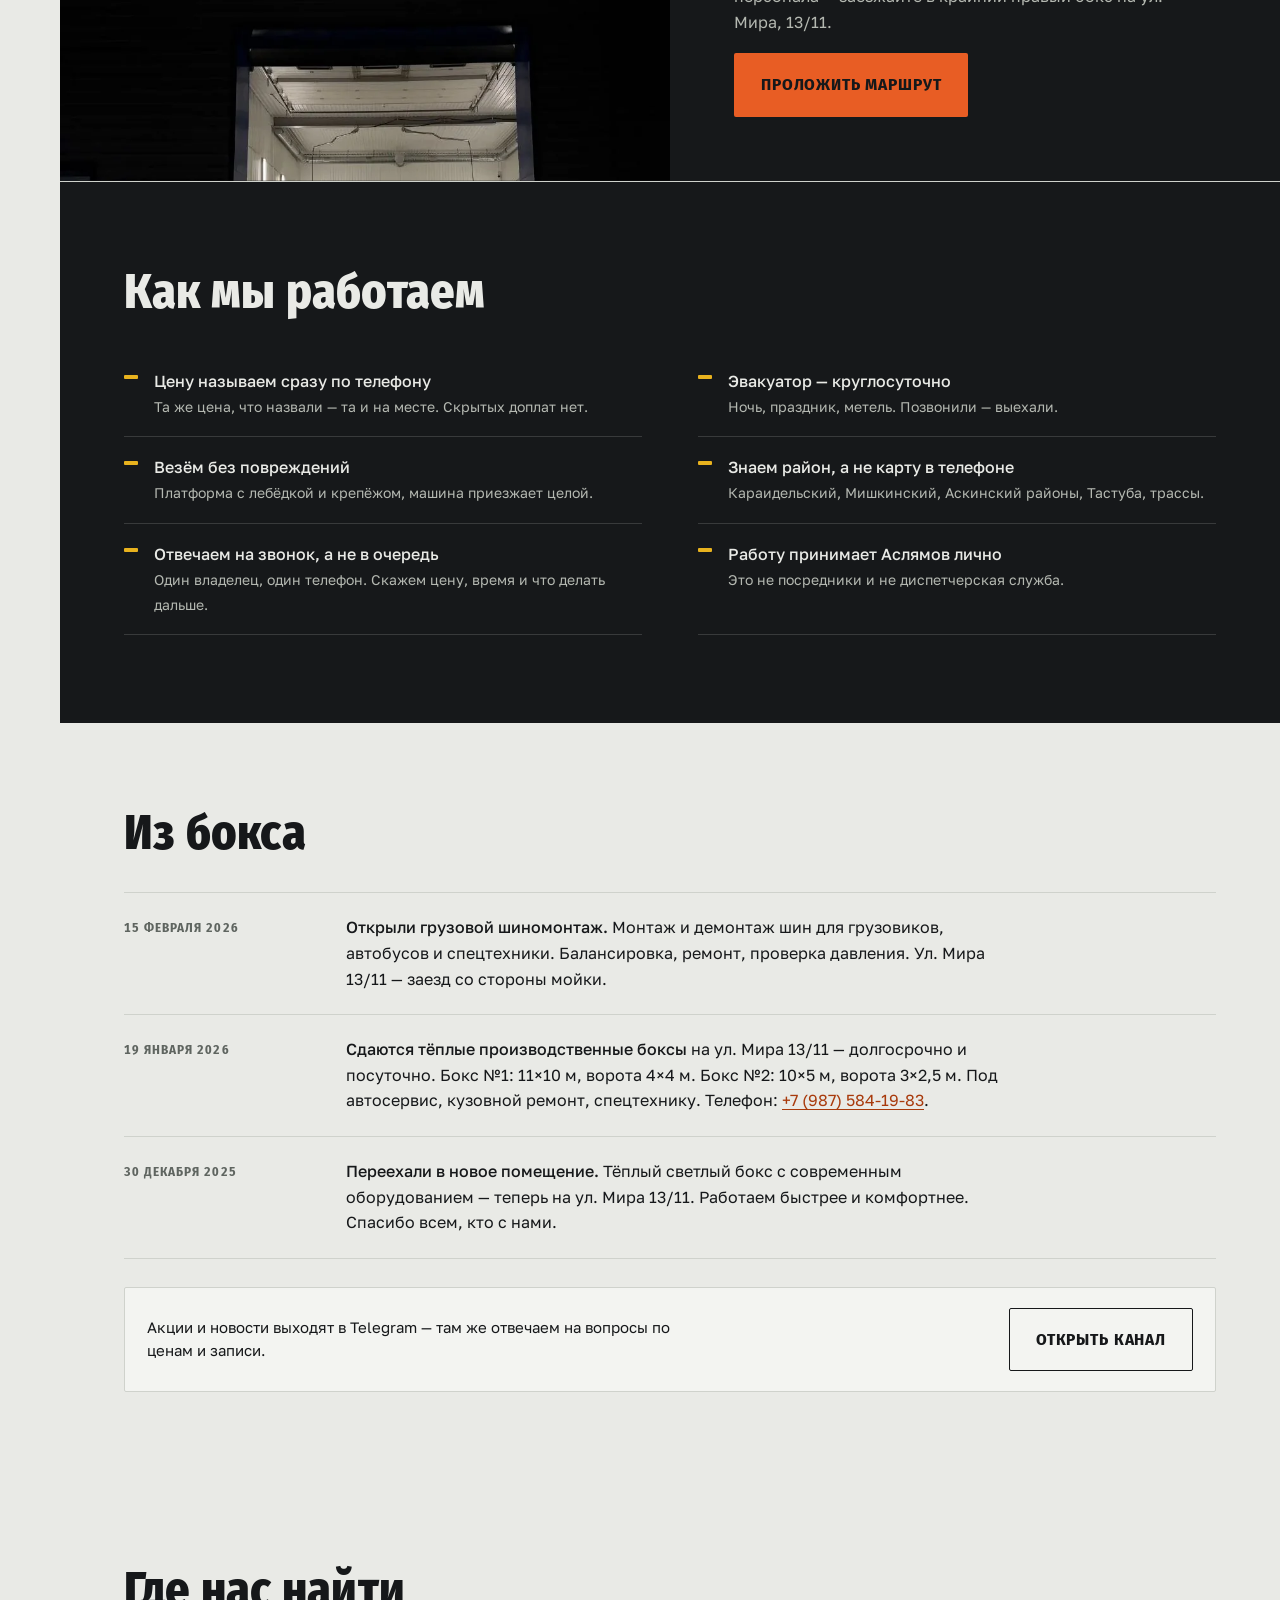
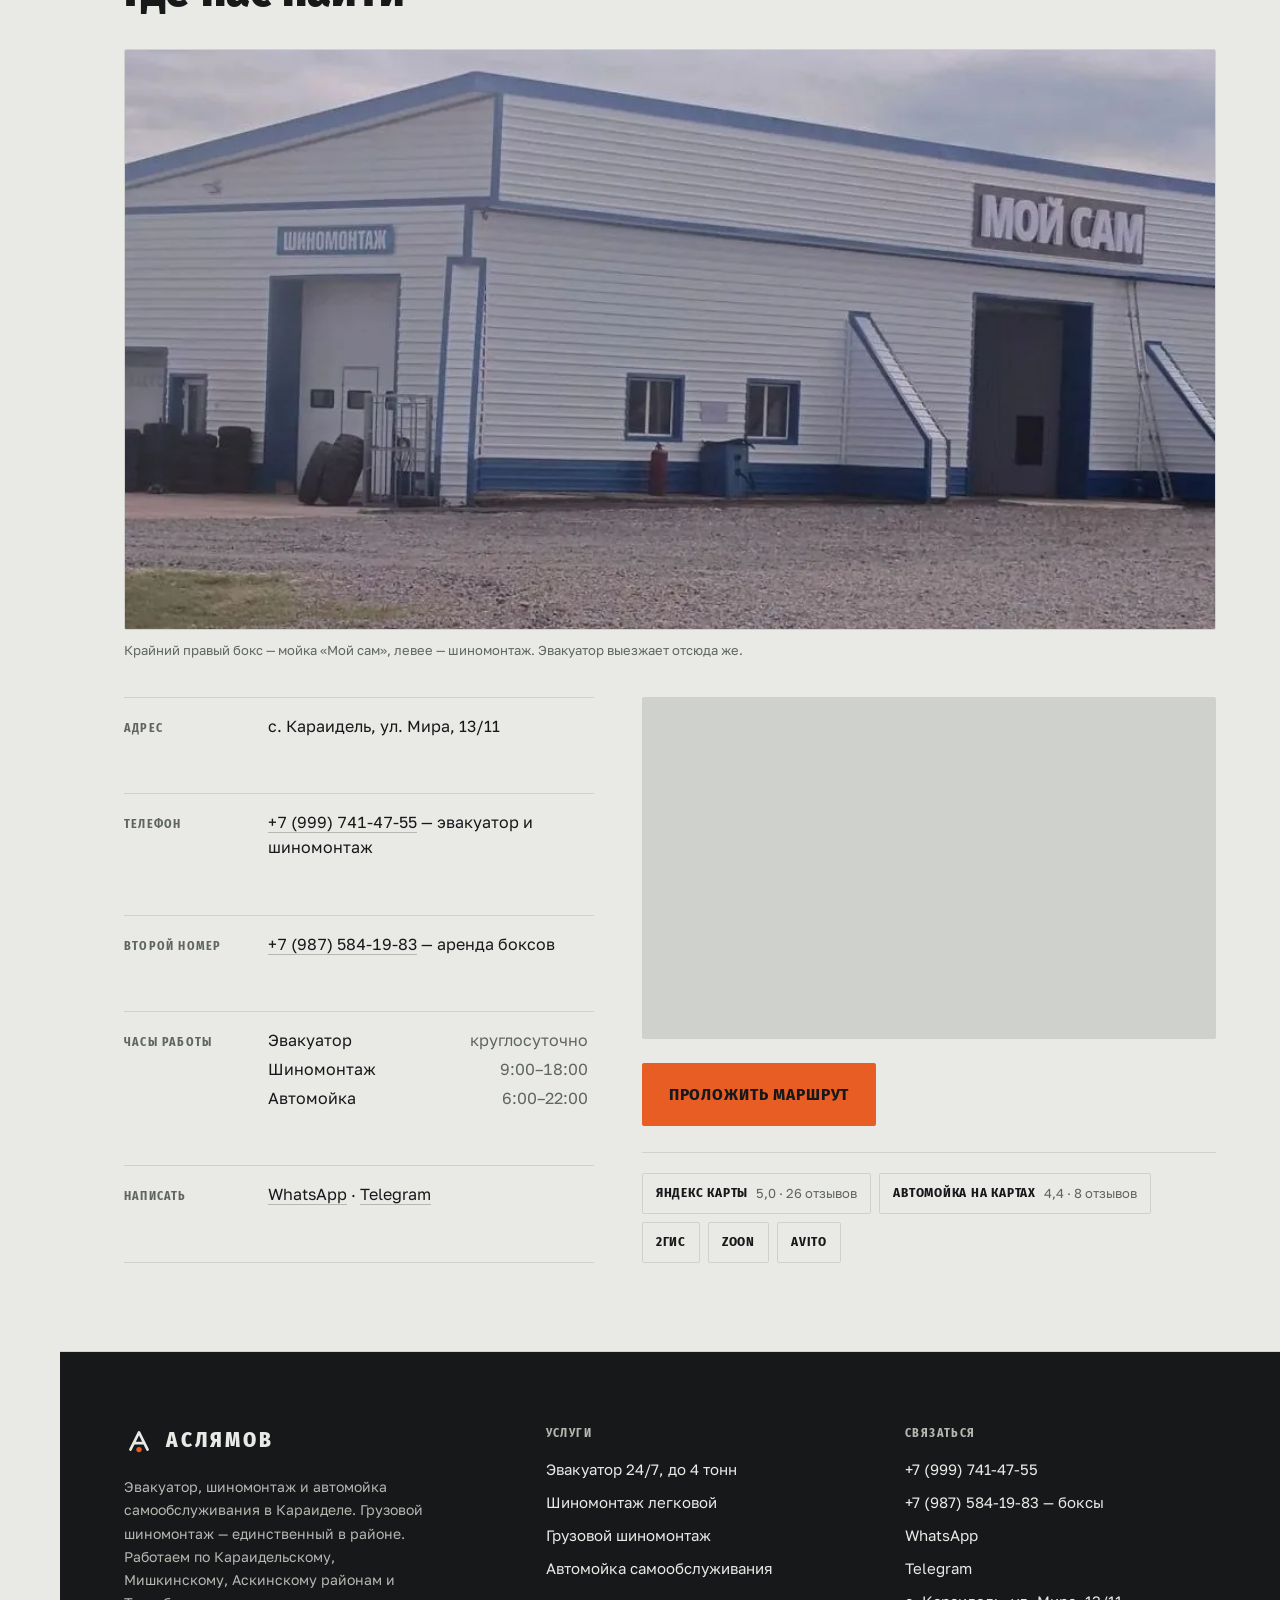
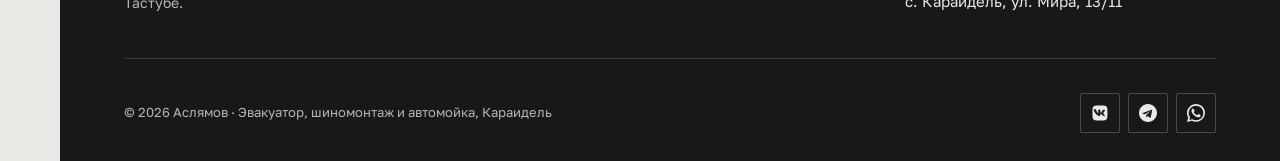
==== commit e0ade198: "Установка приложения: каждое нажатие даёт видимый результат Кнопка в подвале иногда не делала ничего" ====
--- a/index.html
+++ b/index.html
@@ -533,7 +533,7 @@
 .foot-pwa { flex: 1 1 100%; }
 .foot-pwa .btn--line { border-color: var(--pobelka); color: var(--pobelka); }
 .foot-pwa .btn--line:hover { background: var(--pobelka); color: var(--rezina); }
-#pwaIos { margin-top: 12px; font-size: 13px; line-height: 1.55; color: var(--beton-2); max-width: 56ch; }
+#pwaStatus { margin-top: 12px; font-size: 13px; line-height: 1.55; color: var(--beton-2); max-width: 56ch; }
 
 .foot-socials { display: flex; gap: 8px; }
 .foot-socials a {
@@ -1009,7 +1009,7 @@
     <div class="foot-bottom">
       <div class="foot-pwa">
         <button class="btn btn--line" type="button" id="pwaBtn" hidden>Установить на телефон</button>
-        <p id="pwaIos" hidden>На iPhone: «Поделиться» → «На экран „Домой“».</p>
+        <p id="pwaStatus" role="status" hidden></p>
       </div>
 
       <span>© 2026 Аслямов · Эвакуатор, шиномонтаж и автомойка, Караидель</span>
@@ -1286,52 +1286,82 @@
     });
   }
 
+  /* Кнопка установки. Правило одно: любое нажатие оставляет текст на экране.
+     Молча выйти из обработчика нельзя — иначе человек нажимает и не понимает,
+     сработало ли. Поэтому в ветке без сохранённого события всегда показываем
+     инструкцию под платформу, а не прячемся. */
+  var pwaBtn = document.getElementById('pwaBtn');
+  var pwaStatus = document.getElementById('pwaStatus');
+  if (!pwaBtn || !pwaStatus) return;
+
+  function say(text) {
+    pwaStatus.hidden = false;
+    pwaStatus.textContent = text;
+  }
+
+  var ua = navigator.userAgent;
+  var isIos = /iphone|ipad|ipod/i.test(ua) ||
+              (navigator.platform === 'MacIntel' && navigator.maxTouchPoints > 1);
+  /* Встроенные браузеры мессенджеров: установку не предлагают вообще */
+  var inApp = /Telegram|WhatsApp|Instagram|FBAN|FBAV|FB_IAB|VKAndroid|VKClient|OKAndroid/i.test(ua);
+  var isMobile = isIos || /Android/.test(ua) || /Mobi/.test(ua);
+
+  /* Уже открыто как приложение — ни кнопки, ни подсказок */
+  var standalone = window.navigator.standalone ||
+    (window.matchMedia && window.matchMedia('(display-mode: standalone)').matches);
+  if (standalone) return;
+
+  function instruction() {
+    var parts = [];
+    if (inApp) parts.push('Откройте сайт в Chrome: ⋮ → Открыть в браузере.');
+    parts.push(isIos
+      ? 'На iPhone: «Поделиться» → «На экран „Домой“».'
+      : 'В меню браузера «⋮» выберите «Установить приложение».');
+    parts.push('Значок встанет рядом с остальными приложениями, а страница будет открываться даже без интернета.');
+    return parts.join(' ');
+  }
+
   var deferred = null;
-  var pwaBtn = document.getElementById('pwaBtn');
-  var pwaHint = document.getElementById('pwaIos');
-  if (!pwaBtn) return;
 
   window.addEventListener('beforeinstallprompt', function (e) {
     e.preventDefault();
     deferred = e;
     pwaBtn.hidden = false;
-    pwaBtn.textContent = 'Установить на телефон';
   });
 
+  window.addEventListener('appinstalled', function () {
+    deferred = null;
+    pwaBtn.hidden = true;
+    say('Установлено. Значок «Аслямов» на главном экране.');
+  });
+
+  if (isMobile) pwaBtn.hidden = false;
+
   pwaBtn.addEventListener('click', function () {
-    if (!deferred) { if (pwaHint) pwaHint.hidden = !pwaHint.hidden; return; }
-    deferred.prompt();
-    deferred.userChoice.then(function (r) {
-      if (window.ym) { window.ym(105880355, 'reachGoal', 'pwa_' + r.outcome); }
-      deferred = null;
-      pwaBtn.hidden = true;
+    var pending = deferred;
+    deferred = null;   /* повторно то же событие не сработает — дальше инструкция */
+
+    if (!pending) { say(instruction()); return; }
+
+    try {
+      pending.prompt();
+    } catch (err) {
+      say(instruction());
+      return;
+    }
+
+    if (!pending.userChoice) { say(instruction()); return; }
+
+    pending.userChoice.then(function (r) {
+      var outcome = r && r.outcome;
+      say(outcome === 'accepted'
+        ? 'Устанавливается. Значок появится на главном экране в течение минуты.'
+        : 'Установка отменена. Поставить можно через меню браузера: ⋮ → Установить приложение.');
+      if (window.ym) { window.ym(105880355, 'reachGoal', 'pwa_' + outcome); }
+    })['catch'](function () {
+      say(instruction());
     });
   });
-
-  window.addEventListener('appinstalled', function () { pwaBtn.hidden = true; });
-
-  var standalone = window.navigator.standalone ||
-    (window.matchMedia && window.matchMedia('(display-mode: standalone)').matches);
-  if (standalone) return;   /* уже открыто как приложение — предлагать нечего */
-
-  // iPhone: своя инструкция, установку из кода Apple не разрешает
-  var isIos = /iphone|ipad|ipod/i.test(navigator.userAgent) ||
-              (navigator.platform === 'MacIntel' && navigator.maxTouchPoints > 1);
-
-  /* Встроенные браузеры Telegram, WhatsApp и ВКонтакте событие установки
-     не шлют никогда. Раньше кнопка в них просто не появлялась, и человек
-     не понимал, что делать. Поэтому на телефоне показываем её всегда,
-     а по нажатию раскрываем инструкцию. */
-  var isMobile = isIos || /Android/.test(navigator.userAgent) || /Mobi/.test(navigator.userAgent);
-  if (isMobile) {
-    pwaBtn.hidden = false;
-    if (pwaHint) {
-      pwaHint.textContent = isIos
-        ? 'На iPhone: «Поделиться» → «На экран „Домой“».'
-        : 'В меню браузера «⋮» выберите «Установить приложение». Если сайт открыт ' +
-          'в Telegram или WhatsApp, сначала нажмите «⋯» → «Открыть в браузере».';
-    }
-  }
 })();
 </script>
 
